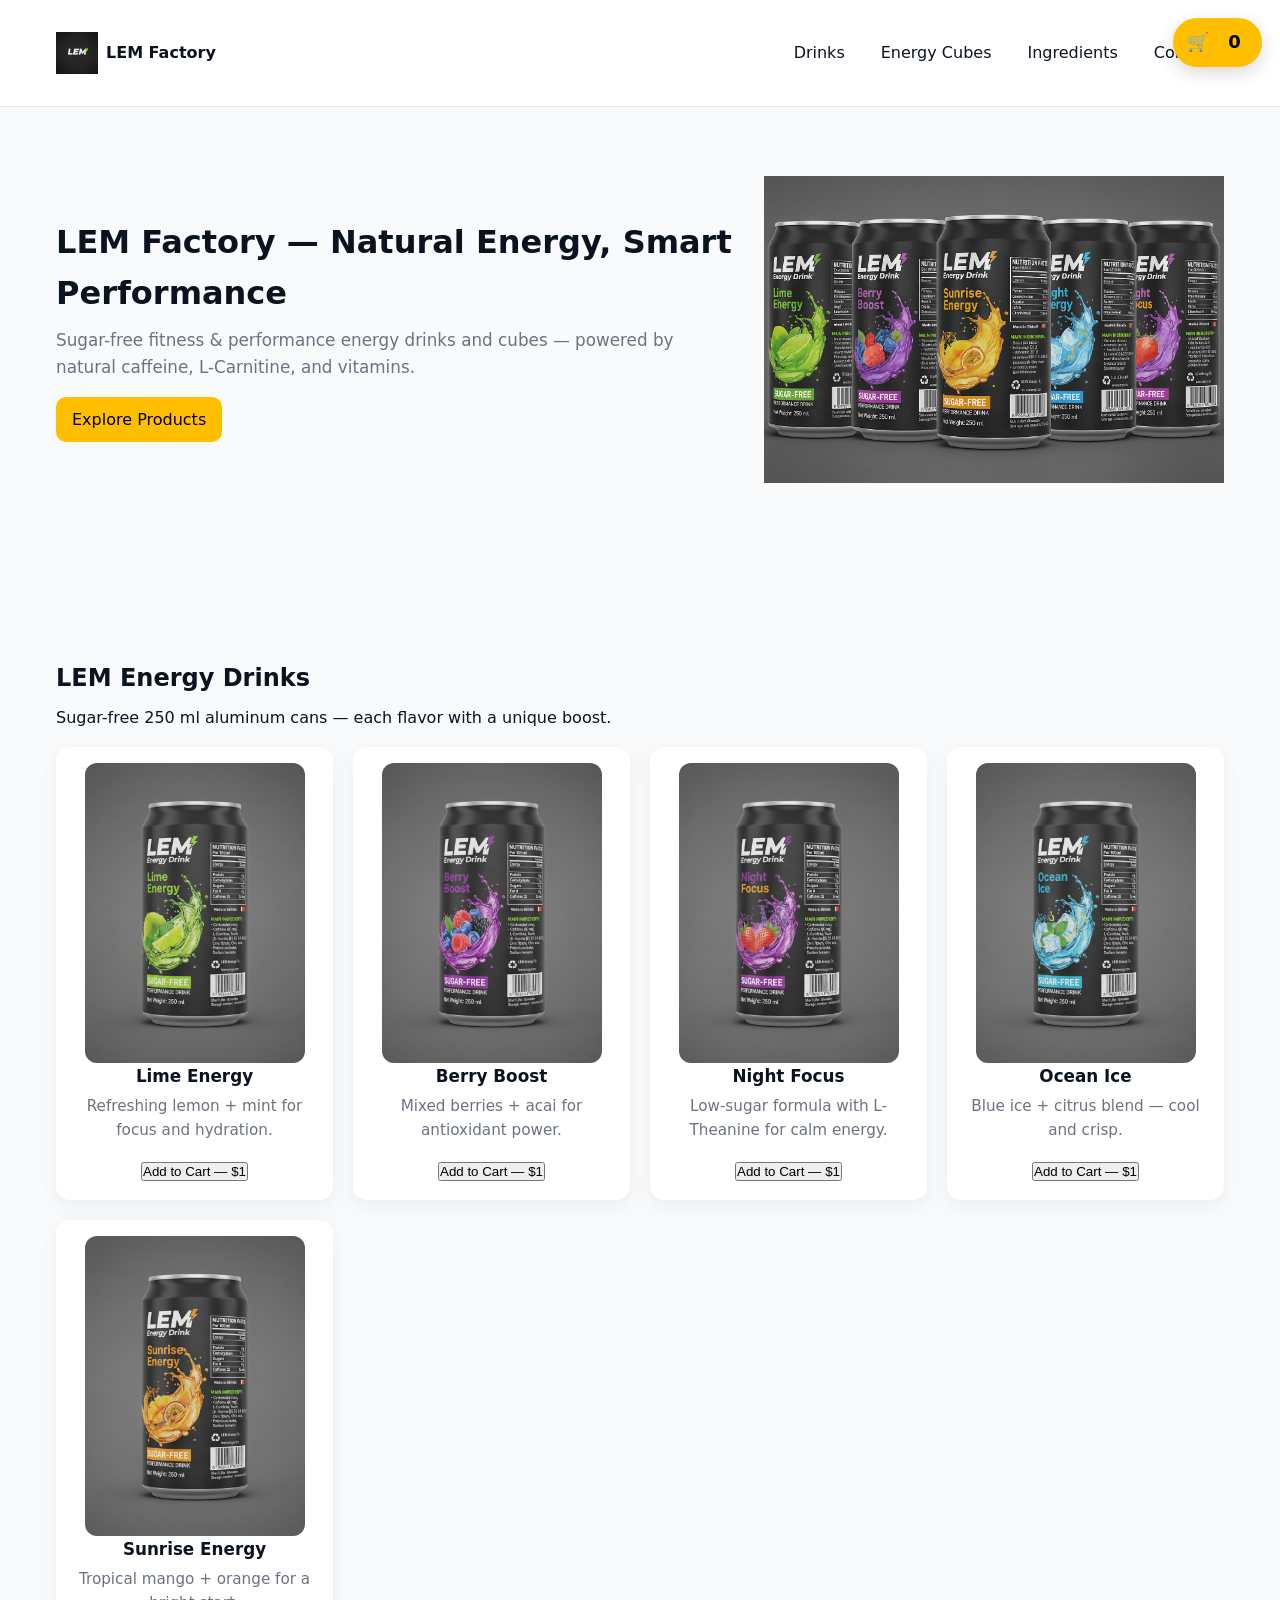
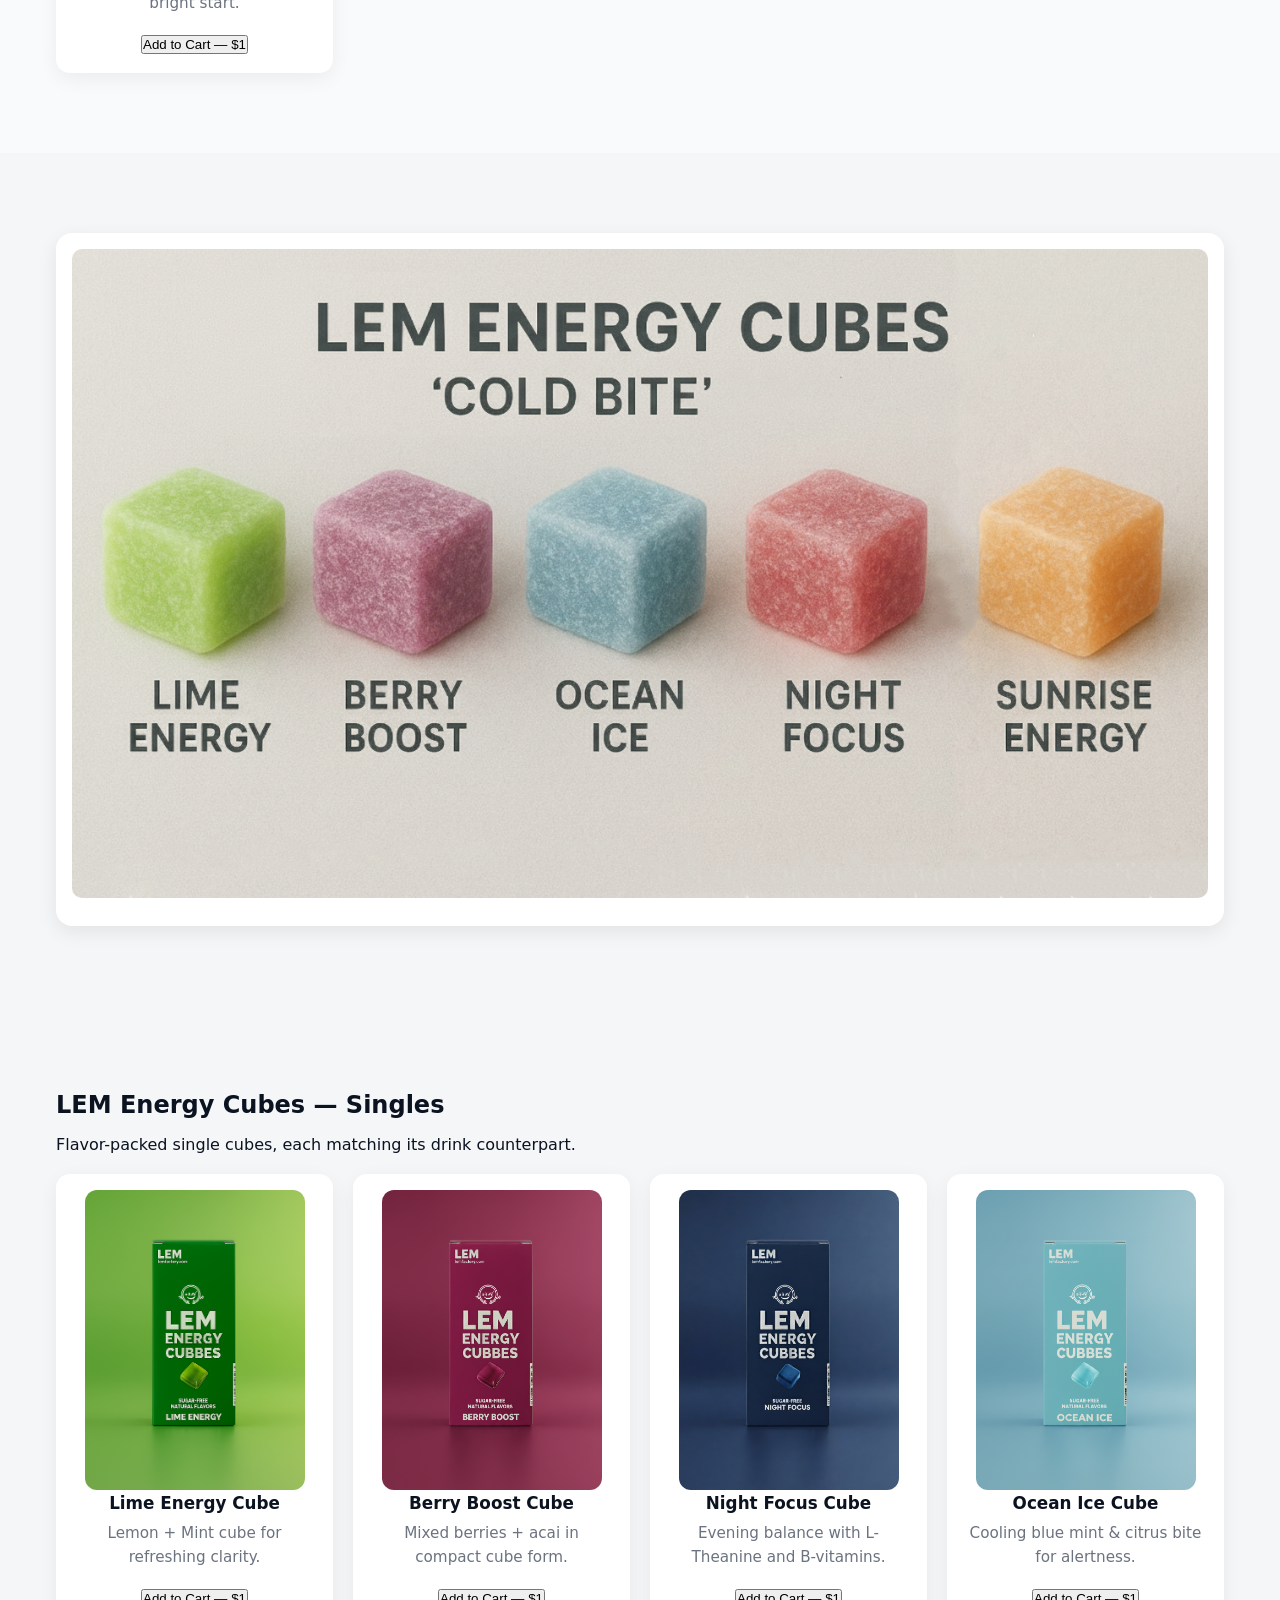
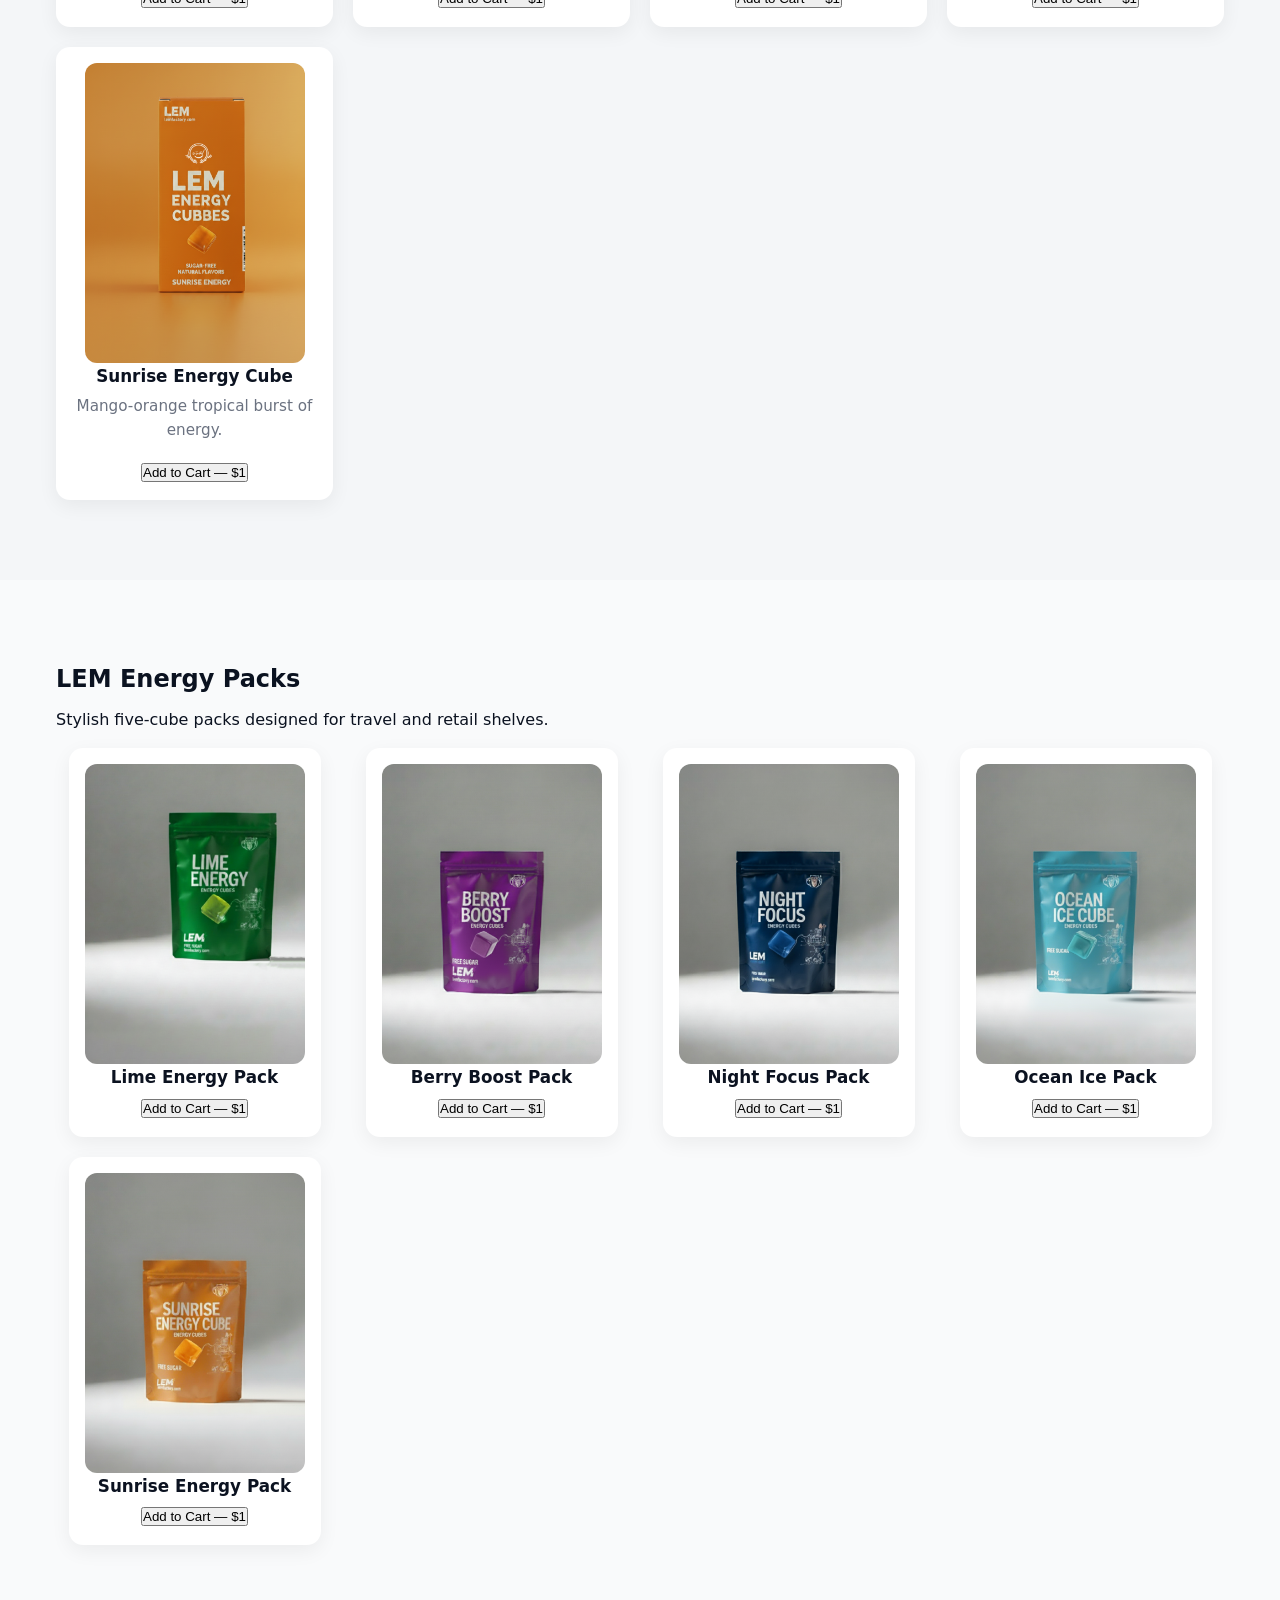
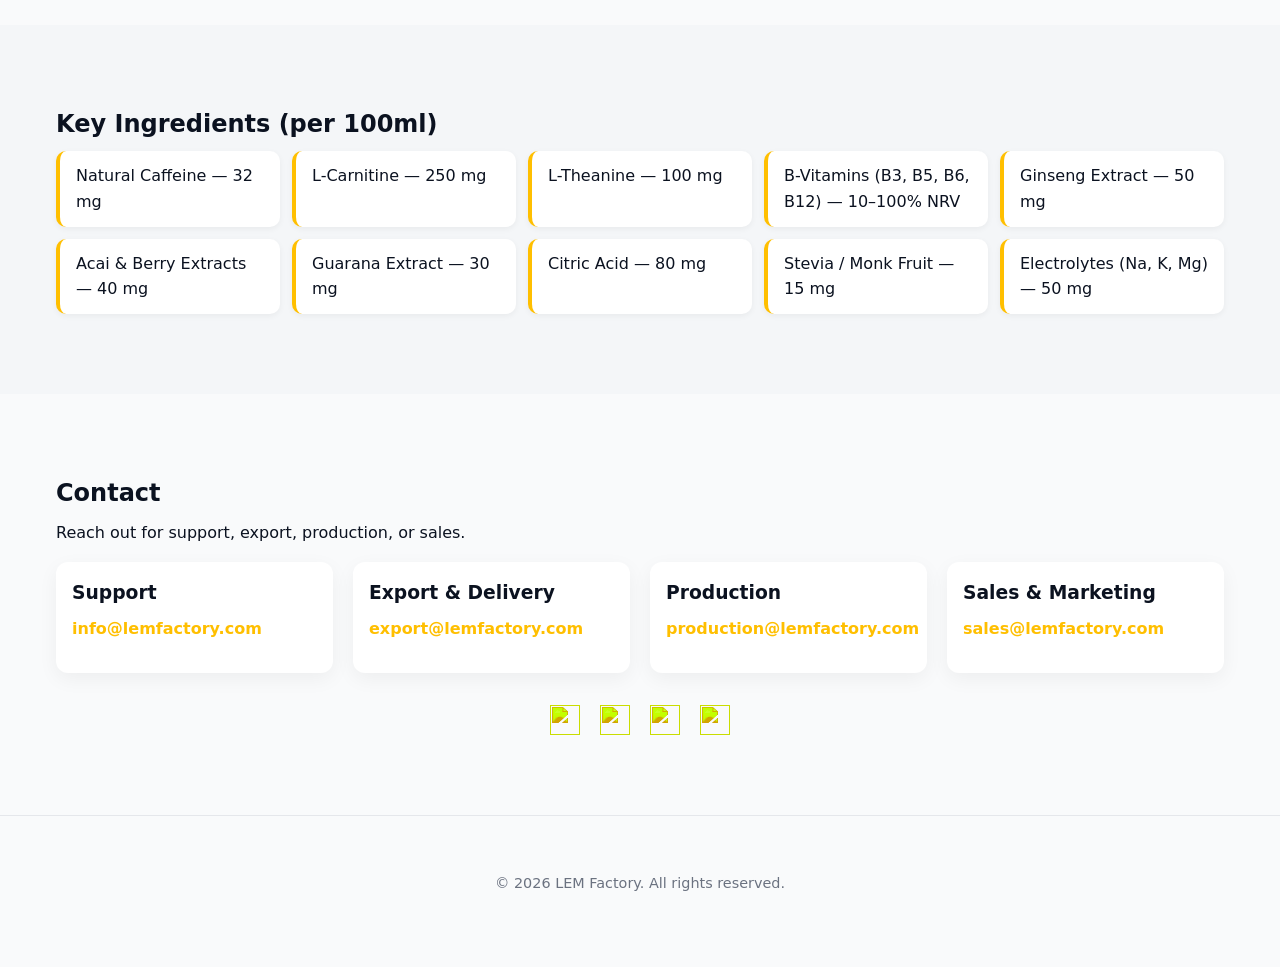
==== index.html @ 266d55ca "Update index.html" ====
<!doctype html>
<html lang="en">
<head>
  <meta charset="utf-8" />
  <meta name="viewport" content="width=device-width,initial-scale=1" />
  <title>LEM Factory — Energy Drinks & Cubes</title>
  <meta name="description" content="LEM Factory — sugar-free fitness & performance energy drinks and cubes. Natural energy powered by caffeine, L-Carnitine, and B-vitamins." />

  <!-- ===== META PIXEL (place in <head>) ===== -->
  <script>
  !function(f,b,e,v,n,t,s)
  {if(f.fbq)return;n=f.fbq=function(){n.callMethod?
  n.callMethod.apply(n,arguments):n.queue.push(arguments)};
  if(!f._fbq)f._fbq=n;n.push=n;n.loaded=!0;n.version='2.0';
  n.queue=[];t=b.createElement(e);t.async=!0;
  t.src=v;s=b.getElementsByTagName(e)[0];
  s.parentNode.insertBefore(t,s)}(window, document,'script',
  'https://connect.facebook.net/en_US/fbevents.js');
  fbq('init', '785081037921589'); 
  fbq('track', 'PageView');
  </script>
  <noscript>
    <img height="1" width="1" style="display:none"
      src="https://www.facebook.com/tr?id=785081037921589&ev=PageView&noscript=1"/>
  </noscript>
  <!-- ===== END META PIXEL ===== -->

  <!-- ===== GOOGLE ANALYTICS GA4 (CORRECT) ===== -->
  <script async src="https://www.googletagmanager.com/gtag/js?id=G-0323KWZJW9"></script>
  <script>
    window.dataLayer = window.dataLayer || [];
    function gtag(){dataLayer.push(arguments);}
    gtag('js', new Date());
    gtag('config', 'G-0323KWZJW9');
  </script>
  <!-- ===== END GA4 ===== -->

  <link rel="stylesheet" href="styles.css" />
</head>

<body>

  <!-- Floating Cart Counter -->
  <div id="cart-icon" title="View cart" style="position:fixed;right:18px;top:18px;z-index:1200;background:#ffbf00;padding:10px 14px;border-radius:24px;box-shadow:0 6px 18px rgba(0,0,0,0.15);cursor:pointer">
    🛒 <span id="cart-count">0</span>
  </div>

  <!-- Fixed Header -->
  <header class="site-header fixed">
    <div class="container header-inner">
      <a class="brand" href="#home">
        <img src="LemLogo.png" alt="LEM Factory logo" class="logo" />
        <span class="brand-text">LEM Factory</span>
      </a>
      <button id="nav-toggle" aria-expanded="false" aria-controls="main-nav" class="nav-toggle">☰</button>
      <nav id="main-nav" class="nav">
        <ul>
          <li><a href="#drinks">Drinks</a></li>
          <li><a href="#cubes">Energy Cubes</a></li>
          <li><a href="#ingredients">Ingredients</a></li>
          <li><a href="#contact">Contact</a></li>
        </ul>
      </nav>
    </div>
  </header>

  <main>

    <!-- Hero -->
    <section class="hero" id="home">
      <div class="container hero-grid">
        <div class="hero-copy">
          <h1>LEM Factory — Natural Energy, Smart Performance</h1>
          <p class="lead">Sugar-free fitness & performance energy drinks and cubes — powered by natural caffeine, L-Carnitine, and vitamins.</p>
          <a href="#drinks" class="btn primary">Explore Products</a>
        </div>
        <div class="hero-media">
          <img src="All.png" alt="All LEM Energy Drinks" />
        </div>
      </div>
    </section>

    <!-- Drinks -->
    <section class="section" id="drinks">
      <div class="container">
        <h2>LEM Energy Drinks</h2>
        <p class="muted">Sugar-free 250 ml aluminum cans — each flavor with a unique boost.</p>

        <div class="cards-grid center">

          <article class="card">
            <img src="Lime Energy.png" alt="Lime Energy"/>
            <h3>Lime Energy</h3>
            <p>Refreshing lemon + mint for focus and hydration.</p>
            <button class="add-btn" data-product="Lime Energy" data-price="1.00">Add to Cart — $1</button>
          </article>

          <article class="card">
            <img src="Berry Boost.png" alt="Berry Boost"/>
            <h3>Berry Boost</h3>
            <p>Mixed berries + acai for antioxidant power.</p>
            <button class="add-btn" data-product="Berry Boost" data-price="1.00">Add to Cart — $1</button>
          </article>

          <article class="card">
            <img src="Night Focus.png" alt="Night Focus"/>
            <h3>Night Focus</h3>
            <p>Low-sugar formula with L-Theanine for calm energy.</p>
            <button class="add-btn" data-product="Night Focus" data-price="1.00">Add to Cart — $1</button>
          </article>

          <article class="card">
            <img src="Ocean Ice.png" alt="Ocean Ice"/>
            <h3>Ocean Ice</h3>
            <p>Blue ice + citrus blend — cool and crisp.</p>
            <button class="add-btn" data-product="Ocean Ice" data-price="1.00">Add to Cart — $1</button>
          </article>

          <article class="card">
            <img src="Sunrise Energy.png" alt="Sunrise Energy"/>
            <h3>Sunrise Energy</h3>
            <p>Tropical mango + orange for a bright start.</p>
            <button class="add-btn" data-product="Sunrise Energy" data-price="1.00">Add to Cart — $1</button>
          </article>

        </div>
      </div>
    </section>

    <!-- Eaten Cube Banner -->
    <section class="section alt banner-section">
      <div class="container">
        <div class="card large">
          <img src="allflavours.png" alt="LEM Energy Cubes - All Flavours" />
        </div>
      </div>
    </section>

    <!-- Single Cubes -->
    <section class="section alt" id="cubes">
      <div class="container">
        <h2>LEM Energy Cubes — Singles</h2>
        <p class="muted">Flavor-packed single cubes, each matching its drink counterpart.</p>

        <div class="cards-grid center">

          <article class="card">
            <img src="single lime cubes.png" alt="Lime Cube"/>
            <h3>Lime Energy Cube</h3>
            <p>Lemon + Mint cube for refreshing clarity.</p>
            <button class="add-btn" data-product="Lime Energy Cube" data-price="1.00">Add to Cart — $1</button>
          </article>

          <article class="card">
            <img src="single berry cubes.png" alt="Berry Cube"/>
            <h3>Berry Boost Cube</h3>
            <p>Mixed berries + acai in compact cube form.</p>
            <button class="add-btn" data-product="Berry Boost Cube" data-price="1.00">Add to Cart — $1</button>
          </article>

          <article class="card">
            <img src="single night cubes.png" alt="Night Focus Cube"/>
            <h3>Night Focus Cube</h3>
            <p>Evening balance with L-Theanine and B-vitamins.</p>
            <button class="add-btn" data-product="Night Focus Cube" data-price="1.00">Add to Cart — $1</button>
          </article>

          <article class="card">
            <img src="single ocean ice cubes.png" alt="Ocean Ice Cube"/>
            <h3>Ocean Ice Cube</h3>
            <p>Cooling blue mint & citrus bite for alertness.</p>
            <button class="add-btn" data-product="Ocean Ice Cube" data-price="1.00">Add to Cart — $1</button>
          </article>

          <article class="card">
            <img src="single sun cubes.png" alt="Sunrise Cube"/>
            <h3>Sunrise Energy Cube</h3>
            <p>Mango-orange tropical burst of energy.</p>
            <button class="add-btn" data-product="Sunrise Energy Cube" data-price="1.00">Add to Cart — $1</button>
          </article>

        </div>
      </div>
    </section>

    <!-- Packs -->
    <section class="section" id="packs">
      <div class="container">
        <h2>LEM Energy Packs</h2>
        <p class="muted">Stylish five-cube packs designed for travel and retail shelves.</p>

        <div class="cards-grid center">

          <article class="card">
            <img src="Lim Energy Cube.png" alt="Lime Energy Pack"/>
            <h3>Lime Energy Pack</h3>
            <button class="add-btn" data-product="Lime Energy Pack" data-price="1.00">Add to Cart — $1</button>
          </article>

          <article class="card">
            <img src="Berry Boost Cube.png" alt="Berry Boost Pack"/>
            <h3>Berry Boost Pack</h3>
            <button class="add-btn" data-product="Berry Boost Pack" data-price="1.00">Add to Cart — $1</button>
          </article>

          <article class="card">
            <img src="Night Focus Cube.png" alt="Night Focus Pack"/>
            <h3>Night Focus Pack</h3>
            <button class="add-btn" data-product="Night Focus Pack" data-price="1.00">Add to Cart — $1</button>
          </article>

          <article class="card">
            <img src="Ocean Ice Cube.png" alt="Ocean Ice Pack"/>
            <h3>Ocean Ice Pack</h3>
            <button class="add-btn" data-product="Ocean Ice Pack" data-price="1.00">Add to Cart — $1</button>
          </article>

          <article class="card">
            <img src="Sunrise Energy Cube.png" alt="Sunrise Energy Pack"/>
            <h3>Sunrise Energy Pack</h3>
            <button class="add-btn" data-product="Sunrise Energy Pack" data-price="1.00">Add to Cart — $1</button>
          </article>

        </div>
      </div>
    </section>

    <!-- INGREDIENTS -->
    <section class="section alt" id="ingredients">
      <div class="container">
        <h2>Key Ingredients (per 100ml)</h2>
        <ul class="ingredients-list">
          <li>Natural Caffeine — 32 mg</li>
          <li>L-Carnitine — 250 mg</li>
          <li>L-Theanine — 100 mg</li>
          <li>B-Vitamins (B3, B5, B6, B12) — 10–100% NRV</li>
          <li>Ginseng Extract — 50 mg</li>
          <li>Acai & Berry Extracts — 40 mg</li>
          <li>Guarana Extract — 30 mg</li>
          <li>Citric Acid — 80 mg</li>
          <li>Stevia / Monk Fruit — 15 mg</li>
          <li>Electrolytes (Na, K, Mg) — 50 mg</li>
        </ul>
      </div>
    </section>

    <!-- CONTACT -->
    <section class="section" id="contact">
      <div class="container">
        <h2>Contact</h2>
        <p>Reach out for support, export, production, or sales.</p>

        <div class="contact-grid">
          <div class="contact-card">
            <h3>Support</h3>
            <p><a href="mailto:info@lemfactory.com">info@lemfactory.com</a></p>
          </div>

          <div class="contact-card">
            <h3>Export & Delivery</h3>
            <p><a href="mailto:export@lemfactory.com">export@lemfactory.com</a></p>
          </div>

          <div class="contact-card">
            <h3>Production</h3>
            <p><a href="mailto:production@lemfactory.com">production@lemfactory.com</a></p>
          </div>

          <div class="contact-card">
            <h3>Sales & Marketing</h3>
            <p><a href="mailto:sales@lemfactory.com">sales@lemfactory.com</a></p>
          </div>
        </div>

        <div class="social">
          <a href="https://www.tiktok.com/@lemfactory" target="_blank"><img src="https://cdn.jsdelivr.net/gh/simple-icons/simple-icons/icons/tiktok.svg"></a>
          <a href="https://www.instagram.com/lemfactory" target="_blank"><img src="https://cdn.jsdelivr.net/gh/simple-icons/simple-icons/icons/instagram.svg"></a>
          <a href="https://x.com/lemfactory" target="_blank"><img src="https://cdn.jsdelivr.net/gh/simple-icons/simple-icons/icons/x.svg"></a>
          <a href="https://www.youtube.com/@lem_factory" target="_blank"><img src="https://cdn.jsdelivr.net/gh/simple-icons/simple-icons/icons/youtube.svg"></a>
        </div>
      </div>
    </section>

  </main>

  <footer class="site-footer">
    <div class="container footer-inner">
      <p>&copy; <span id="year"></span> LEM Factory. All rights reserved.</p>
    </div>
  </footer>

  <div id="lightbox" class="lightbox">
    <img id="lightbox-img" src="" alt="">
  </div>

  <script src="script.js"></script>
</body>
</html>
---- styles.css ----
:root {
  --bg: #f9fafb;
  --card: #ffffff;
  --muted: #6b7280;
  --accent: #ffbf00;
  --text: #0b1220;
  --max-width: 1200px;
  --radius: 14px;
  --gap: 1.25rem;
}

/* === Base === */
* { box-sizing: border-box; margin: 0; padding: 0; }
body {
  font-family: 'Inter', system-ui, sans-serif;
  background: var(--bg);
  color: var(--text);
  line-height: 1.6;
  padding-top: 80px; /* prevent content hiding under header */
}
h1, h2, h3 { margin-bottom: 0.5rem; font-weight: 700; }
p { margin-bottom: 1rem; }
img { max-width: 100%; display: block; }

/* === Layout === */
.container {
  max-width: var(--max-width);
  margin: 0 auto;
  padding: 2rem 1rem;
}
.section { padding: 3rem 0; }
.section.alt { background: #f4f6f8; }
.cards-grid {
  display: grid;
  grid-template-columns: repeat(auto-fit, minmax(220px, 1fr));
  gap: var(--gap);
}

/* === Fixed Header === */
.site-header.fixed {
  position: fixed;
  top: 0;
  left: 0;
  width: 100%;
  background: #fff;
  border-bottom: 1px solid #e2e8f0;
  z-index: 1000;
}
.header-inner {
  display: flex;
  align-items: center;
  justify-content: space-between;
}
.brand {
  display: flex;
  align-items: center;
  text-decoration: none;
  color: var(--text);
  font-weight: 700;
  gap: 0.5rem;
}
.brand .logo { width: 42px; height: 42px; }
.nav ul {
  display: flex;
  list-style: none;
  gap: 1.25rem;
}
.nav a {
  text-decoration: none;
  color: var(--text);
  font-weight: 500;
  padding: 0.25rem 0.5rem;
  border-radius: 8px;
}
.nav a:hover { background: #f2f2f2; }
.nav-toggle { display: none; }

/* === Hero === */
.hero {
  padding: 4rem 0;
}
.hero-grid {
  display: grid;
  grid-template-columns: 1fr 460px;
  align-items: center;
  gap: 2rem;
}
.hero-copy h1 { font-size: 2rem; }
.lead { color: var(--muted); font-size: 1.05rem; }

/* === Cards === */
.card {
  background: var(--card);
  border-radius: var(--radius);
  padding: 1rem;
  box-shadow: 0 6px 20px rgba(0,0,0,0.06);
  text-align: center;
  transition: transform 0.3s ease, box-shadow 0.3s ease;
}
.card img {
  border-radius: 10px;
  margin-bottom: 0.75rem;
  height: 180px;
  object-fit: cover;
  transition: transform 0.3s ease, box-shadow 0.3s ease;
}
.card:hover img {
  transform: scale(1.08);
  box-shadow: 0 10px 30px rgba(0,0,0,0.1);
  cursor: pointer;
}
.card h3 { margin-bottom: 0.25rem; font-size: 1.05rem; }
.card p { color: var(--muted); font-size: 0.95rem; }

/* === Large Banner (Eaten Product Image) === */
.banner-section .card.large {
  width: 100%;
  border-radius: 16px;
  overflow: hidden;
  box-shadow: 0 6px 20px rgba(0,0,0,0.08);
}
.banner-section .card.large img {
  width: 100%;
  height: auto;
  object-fit: cover;
  display: block;
}

/* === Ingredients === */
.ingredients-list {
  list-style: none;
  padding: 0;
  display: grid;
  grid-template-columns: repeat(auto-fit, minmax(220px, 1fr));
  gap: 0.75rem;
}
.ingredients-list li {
  background: #fff;
  border-radius: 10px;
  padding: 0.75rem 1rem;
  box-shadow: 0 2px 6px rgba(0,0,0,0.05);
  border-left: 4px solid var(--accent);
  transition: transform 0.2s ease;
}
.ingredients-list li:hover {
  transform: translateY(-3px);
}

/* === Buttons === */
.btn {
  display: inline-block;
  padding: 0.6rem 1rem;
  border-radius: 10px;
  text-decoration: none;
  border: 0;
  cursor: pointer;
}
.btn.primary {
  background: var(--accent);
  color: #000;
}
.btn.primary:hover {
  background: #e0aa00;
}

/* === Contact & Social === */
.contact-grid {
  display: grid;
  grid-template-columns: repeat(auto-fit, minmax(220px, 1fr));
  gap: var(--gap);
  margin-top: 1rem;
}
.contact-card {
  background: #fff;
  border-radius: 12px;
  padding: 1rem;
  box-shadow: 0 6px 20px rgba(0,0,0,0.05);
}
.contact-card a {
  color: var(--accent);
  text-decoration: none;
  font-weight: 600;
}
.contact-card a:hover { text-decoration: underline; }

.social {
  margin-top: 2rem;
  display: flex;
  justify-content: center;
  gap: 1.25rem;
}
.social img {
  width: 30px;
  height: 30px;
  transition: transform 0.3s ease;
  filter: invert(0.1) sepia(1) saturate(6) hue-rotate(15deg);
}
.social img:hover {
  transform: scale(1.2);
  filter: brightness(1.1);
}

/* === Footer === */
.site-footer {
  background: #f9fafb;
  padding: 1.5rem 0;
  text-align: center;
  font-size: 0.9rem;
  color: var(--muted);
  border-top: 1px solid #e5e7eb;
}

/* === Responsive === */
@media (max-width: 900px) {
  .hero-grid { grid-template-columns: 1fr; text-align: center; }
  .hero-media img { max-width: 320px; margin: 0 auto; }
  .nav-toggle {
    display: block;
    background: none;
    border: 0;
    font-size: 1.5rem;
  }
  .nav {
    position: absolute;
    right: 1rem;
    top: 70px;
    background: #fff;
    padding: 1rem;
    border-radius: 12px;
    box-shadow: 0 10px 30px rgba(0,0,0,0.1);
    display: none;
  }
  .nav[aria-hidden="false"] { display: block; }
  .nav ul { flex-direction: column; gap: 0.75rem; }
}

/* Centered cards */
.cards-grid.center {
  justify-items: center;
  text-align: center;
}
.cards-grid.center .card img {
  margin: 0 auto;
  display: block;
  width: 220px;
  height: 300px;
  object-fit: cover;
  border-radius: 12px;
}

/* Lightbox (click-to-zoom preview) */
.lightbox {
  display: none;
  position: fixed;
  top: 0; left: 0;
  width: 100%; height: 100%;
  background: rgba(0,0,0,0.85);
  justify-content: center;
  align-items: center;
  z-index: 2000;
}
.lightbox img {
  max-width: 90%;
  max-height: 90%;
  border-radius: 16px;
  box-shadow: 0 10px 40px rgba(0,0,0,0.3);
  animation: fadeIn 0.3s ease;
}
@keyframes fadeIn { from { opacity: 0; } to { opacity: 1; } }
/* Fix allflavours.png large display */
.banner-box {
  width: 100%;
  height: 420px;
  display: flex;
  justify-content: center;
  align-items: center;
  overflow: hidden;
}

.banner-box img {
  width: 100%;
  height: 100%;
  object-fit: cover;
}
/* Cart button in header */
.header-controls { display:flex; align-items:center; gap:1rem; }
.cart-btn {
  background: transparent;
  border: 0;
  font-size: 1.05rem;
  cursor: pointer;
  position: relative;
}
#cart-count {
  background: var(--accent);
  color: #000;
  padding: 0 .45rem;
  border-radius: 10px;
  margin-left: .35rem;
  font-weight:700;
}

/* Cart modal */
.cart-modal {
  display: none;
  position: fixed;
  inset: 0;
  background: rgba(0,0,0,0.45);
  justify-content: center;
  align-items: center;
  z-index: 3000;
}
.cart-modal .cart-panel {
  width: 420px;
  max-width: calc(100% - 40px);
  background: #fff;
  border-radius: 12px;
  padding: 1rem 1.25rem;
  box-shadow: 0 20px 60px rgba(0,0,0,0.2);
}
.cart-close { float: right; border: 0; background: none; font-size: 1.1rem; cursor: pointer; }
.cart-row { display:flex; justify-content:space-between; align-items:center; padding: .5rem 0; border-bottom: 1px solid #f1f1f1; }
.cart-row-left { max-width:60%; }
.cart-title { font-weight:700; }
.cart-sku { font-size: .85rem; color: var(--muted); }
.cart-row-right { display:flex; align-items:center; gap:.6rem; }
.qty { min-width: 28px; text-align:center; display:inline-block; }
.qty-plus, .qty-minus {
  background:#eee; border:0; border-radius:6px; padding:4px 8px; cursor:pointer;
}
.line-price { font-weight:700; margin-left:.5rem; }

/* Cart summary and actions */
.cart-summary { margin-top: .75rem; display:flex; justify-content:space-between; font-weight:600; color:var(--muted); }
.cart-actions { margin-top: .75rem; display:flex; gap:.5rem; justify-content:flex-end; }
/* Floating Cart Icon */
#cart-icon {
  position: fixed;
  top: 110px;
  right: 20px;
  background: #ffbf00;
  padding: 10px 15px;
  border-radius: 40px;
  font-size: 18px;
  font-weight: bold;
  cursor: pointer;
  z-index: 2000;
  box-shadow: 0 4px 12px rgba(0,0,0,0.2);
}

#cart-icon:hover {
  background: #e0aa00;
}

#cart-count {
  font-weight: 700;
  margin-left: 5px;
}
/* Floating Cart Icon */
#cart-icon {
  position: fixed;
  top: 110px;
  right: 20px;
  background: #ffbf00;
  padding: 10px 15px;
  border-radius: 40px;
  font-size: 18px;
  font-weight: bold;
  cursor: pointer;
  z-index: 3000;
  box-shadow: 0 4px 12px rgba(0,0,0,0.2);
}

#cart-icon:hover {
  background: #e0aa00;
}

#cart-count {
  font-weight: bold;
  margin-left: 5px;
}
/* Floating Cart Icon (ensure visible) */
#cart-icon {
  position: fixed;
  top: 110px;
  right: 20px;
  background: #ffbf00;
  padding: 10px 15px;
  border-radius: 40px;
  font-size: 18px;
  font-weight: bold;
  cursor: pointer;
  z-index: 3000;
  box-shadow: 0 4px 12px rgba(0,0,0,0.18);
}
#cart-icon:hover { background: #e0aa00; }
#cart-count { font-weight: 700; margin-left: 6px; }

/* Small toast style (optional) */
.temp-toast { pointer-events: none; }
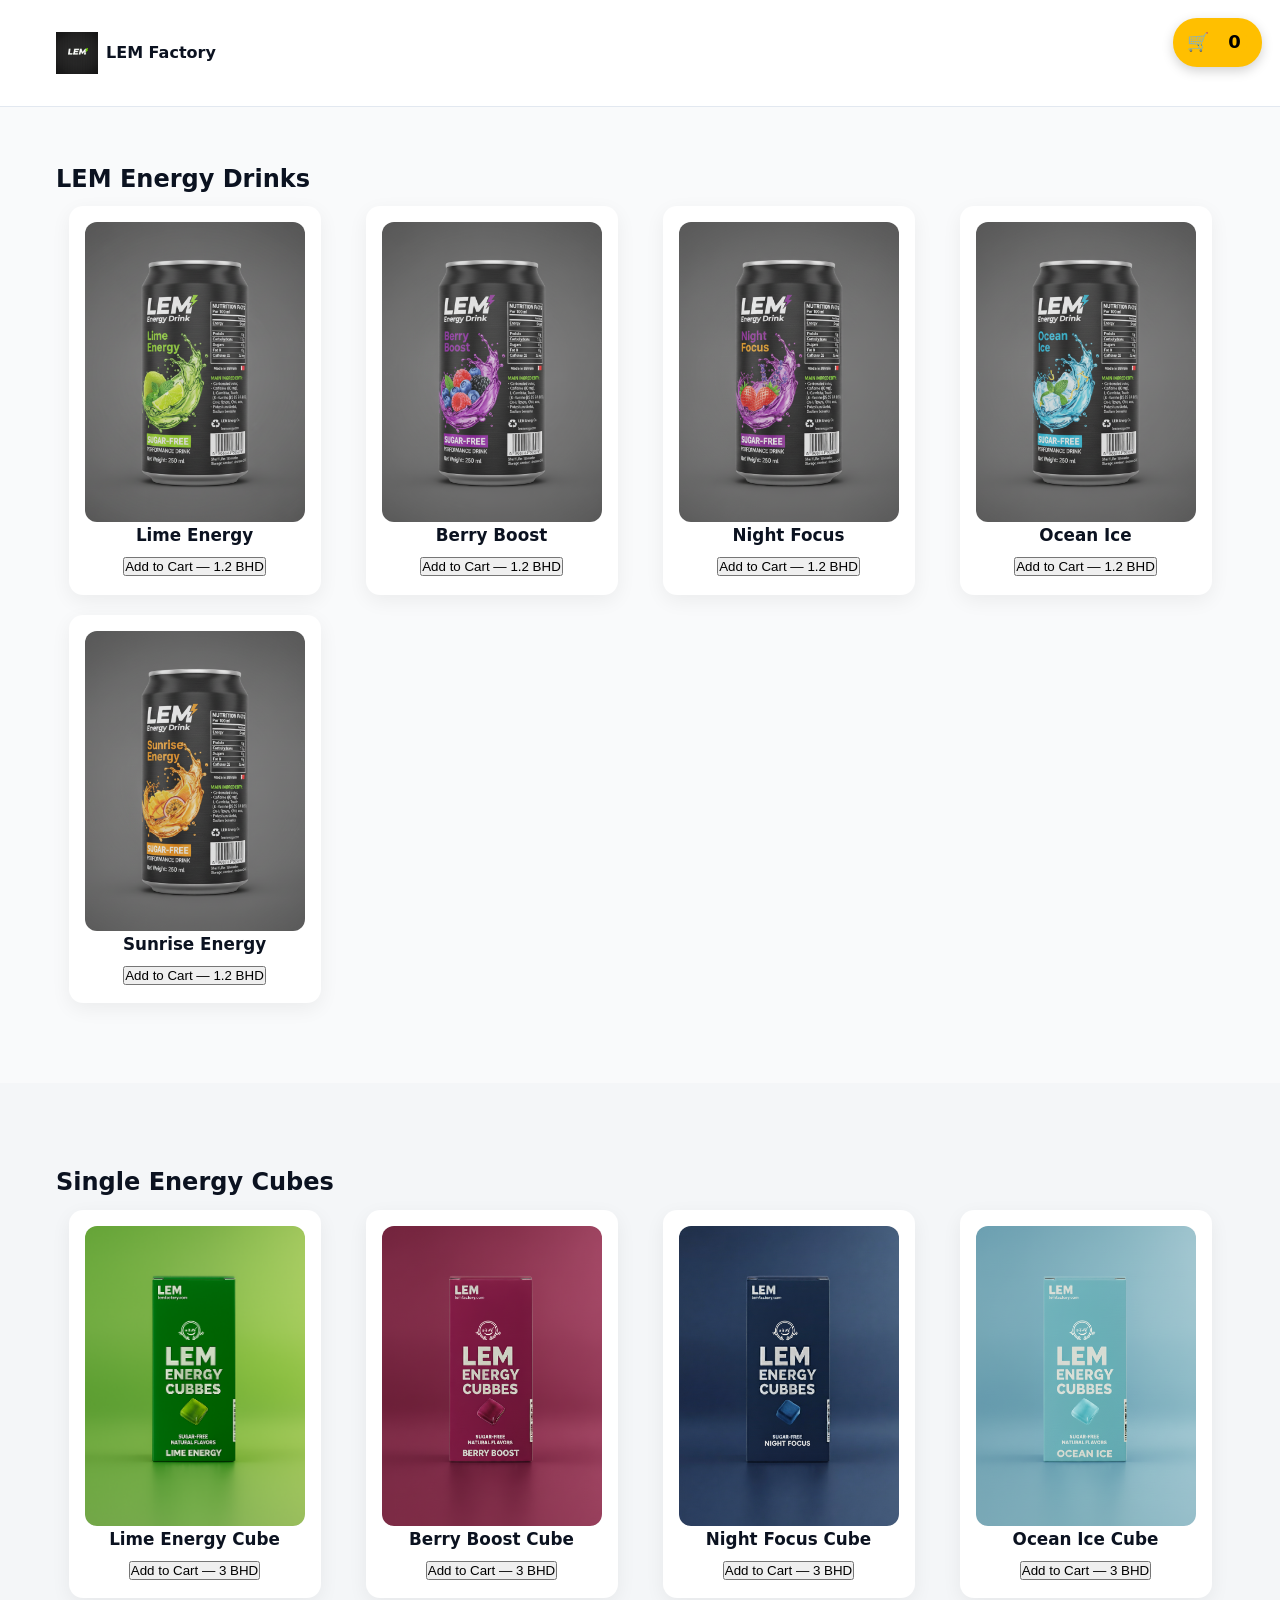
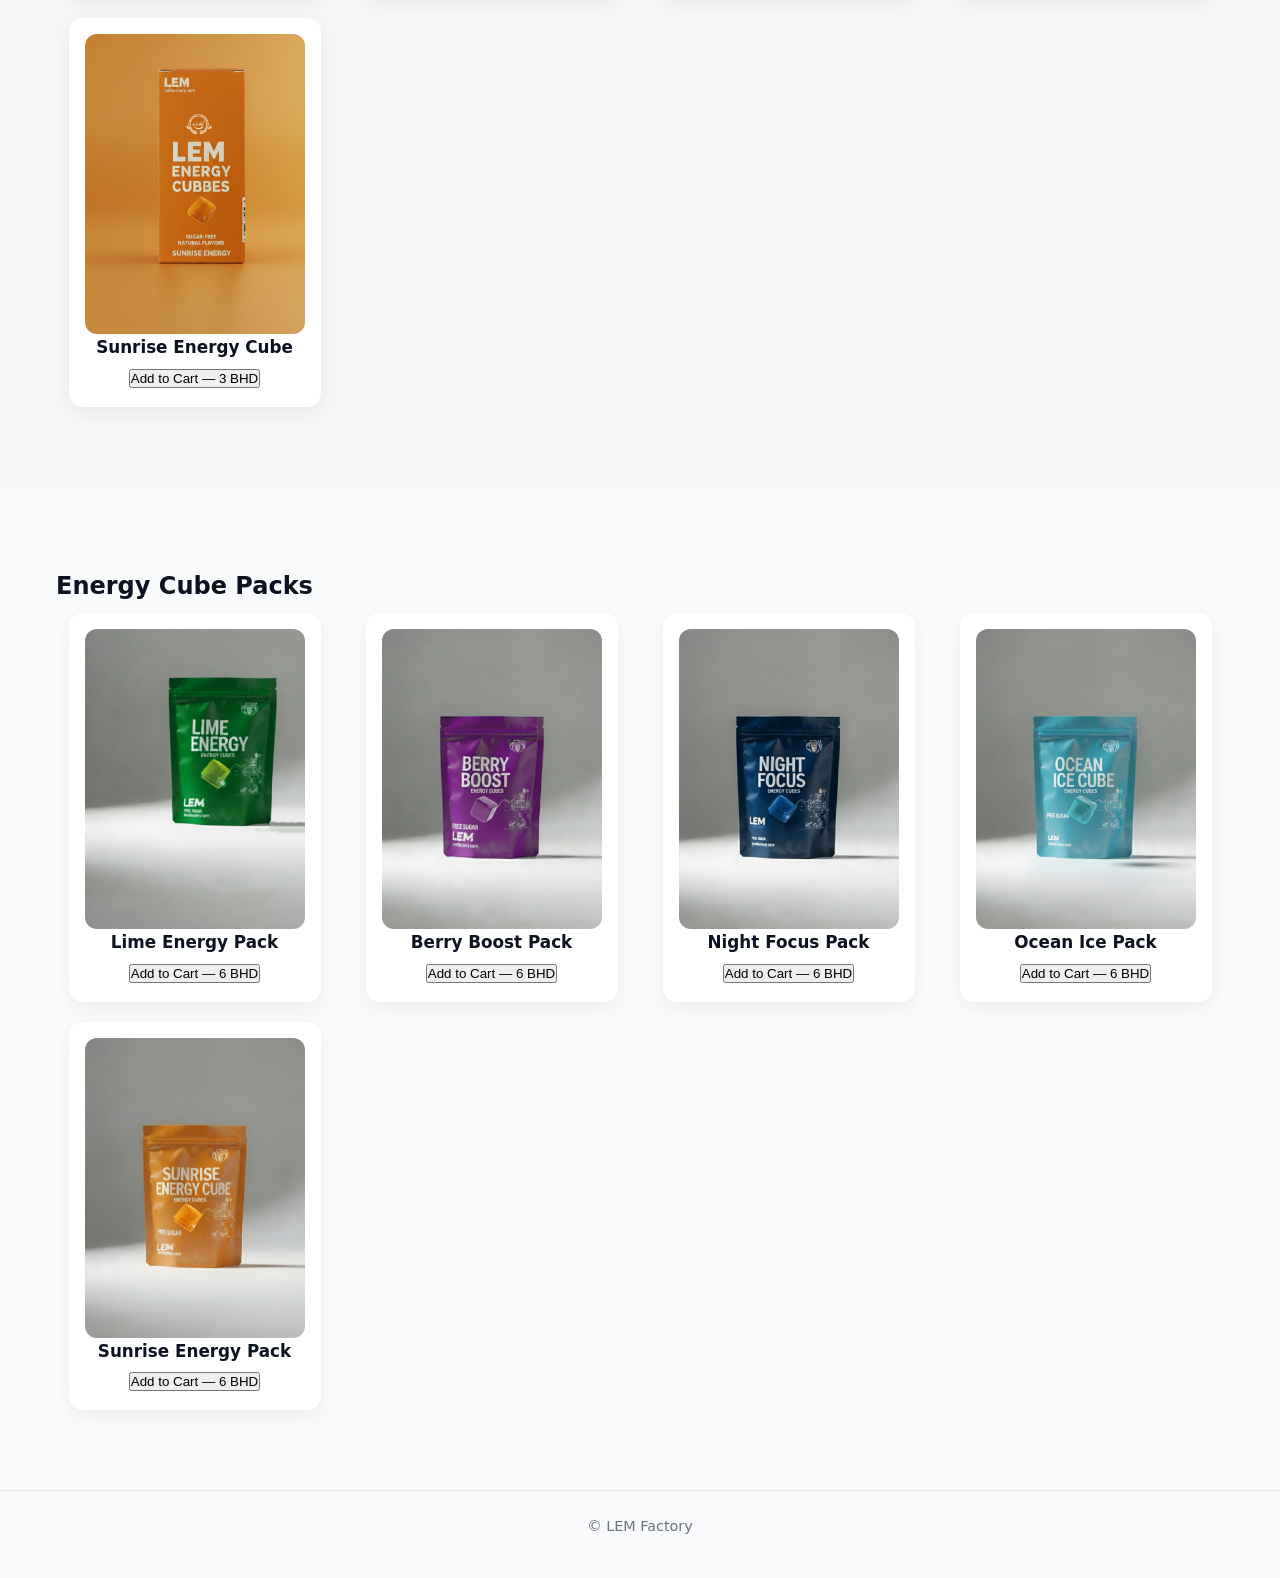
==== commit 122fb084: "Refactor index.html structure and update meta description Updated the description meta tag and modif" ====
--- a/index.html
+++ b/index.html
@@ -4,9 +4,10 @@
   <meta charset="utf-8" />
   <meta name="viewport" content="width=device-width,initial-scale=1" />
   <title>LEM Factory — Energy Drinks & Cubes</title>
-  <meta name="description" content="LEM Factory — sugar-free fitness & performance energy drinks and cubes. Natural energy powered by caffeine, L-Carnitine, and B-vitamins." />
-
-  <!-- ===== META PIXEL (place in <head>) ===== -->
+
+  <meta name="description" content="LEM Factory — sugar-free fitness & performance energy drinks and cubes." />
+
+  <!-- ===== META PIXEL ===== -->
   <script>
   !function(f,b,e,v,n,t,s)
   {if(f.fbq)return;n=f.fbq=function(){n.callMethod?
@@ -16,283 +17,200 @@
   t.src=v;s=b.getElementsByTagName(e)[0];
   s.parentNode.insertBefore(t,s)}(window, document,'script',
   'https://connect.facebook.net/en_US/fbevents.js');
-  fbq('init', '785081037921589'); 
+  fbq('init', '785081037921589');
   fbq('track', 'PageView');
   </script>
-  <noscript>
-    <img height="1" width="1" style="display:none"
-      src="https://www.facebook.com/tr?id=785081037921589&ev=PageView&noscript=1"/>
-  </noscript>
-  <!-- ===== END META PIXEL ===== -->
-
-  <!-- ===== GOOGLE ANALYTICS GA4 (CORRECT) ===== -->
+
+  <!-- ===== GA4 ===== -->
   <script async src="https://www.googletagmanager.com/gtag/js?id=G-0323KWZJW9"></script>
   <script>
     window.dataLayer = window.dataLayer || [];
     function gtag(){dataLayer.push(arguments);}
     gtag('js', new Date());
-    gtag('config', 'G-0323KWZJW9');
+    gtag('config', 'G-0323KWZJW9', { currency: 'BHD' });
   </script>
-  <!-- ===== END GA4 ===== -->
 
   <link rel="stylesheet" href="styles.css" />
 </head>
 
 <body>
 
-  <!-- Floating Cart Counter -->
-  <div id="cart-icon" title="View cart" style="position:fixed;right:18px;top:18px;z-index:1200;background:#ffbf00;padding:10px 14px;border-radius:24px;box-shadow:0 6px 18px rgba(0,0,0,0.15);cursor:pointer">
-    🛒 <span id="cart-count">0</span>
+<!-- CART ICON -->
+<div id="cart-icon" style="position:fixed;right:18px;top:18px;background:#ffbf00;padding:10px 14px;border-radius:24px;cursor:pointer;z-index:1200">
+  🛒 <span id="cart-count">0</span>
+</div>
+
+<header class="site-header fixed">
+  <div class="container header-inner">
+    <a class="brand" href="#home">
+      <img src="LemLogo.png" class="logo" />
+      <span class="brand-text">LEM Factory</span>
+    </a>
   </div>
-
-  <!-- Fixed Header -->
-  <header class="site-header fixed">
-    <div class="container header-inner">
-      <a class="brand" href="#home">
-        <img src="LemLogo.png" alt="LEM Factory logo" class="logo" />
-        <span class="brand-text">LEM Factory</span>
-      </a>
-      <button id="nav-toggle" aria-expanded="false" aria-controls="main-nav" class="nav-toggle">☰</button>
-      <nav id="main-nav" class="nav">
-        <ul>
-          <li><a href="#drinks">Drinks</a></li>
-          <li><a href="#cubes">Energy Cubes</a></li>
-          <li><a href="#ingredients">Ingredients</a></li>
-          <li><a href="#contact">Contact</a></li>
-        </ul>
-      </nav>
-    </div>
-  </header>
-
-  <main>
-
-    <!-- Hero -->
-    <section class="hero" id="home">
-      <div class="container hero-grid">
-        <div class="hero-copy">
-          <h1>LEM Factory — Natural Energy, Smart Performance</h1>
-          <p class="lead">Sugar-free fitness & performance energy drinks and cubes — powered by natural caffeine, L-Carnitine, and vitamins.</p>
-          <a href="#drinks" class="btn primary">Explore Products</a>
-        </div>
-        <div class="hero-media">
-          <img src="All.png" alt="All LEM Energy Drinks" />
-        </div>
-      </div>
-    </section>
-
-    <!-- Drinks -->
-    <section class="section" id="drinks">
-      <div class="container">
-        <h2>LEM Energy Drinks</h2>
-        <p class="muted">Sugar-free 250 ml aluminum cans — each flavor with a unique boost.</p>
-
-        <div class="cards-grid center">
-
-          <article class="card">
-            <img src="Lime Energy.png" alt="Lime Energy"/>
-            <h3>Lime Energy</h3>
-            <p>Refreshing lemon + mint for focus and hydration.</p>
-            <button class="add-btn" data-product="Lime Energy" data-price="1.00">Add to Cart — $1</button>
-          </article>
-
-          <article class="card">
-            <img src="Berry Boost.png" alt="Berry Boost"/>
-            <h3>Berry Boost</h3>
-            <p>Mixed berries + acai for antioxidant power.</p>
-            <button class="add-btn" data-product="Berry Boost" data-price="1.00">Add to Cart — $1</button>
-          </article>
-
-          <article class="card">
-            <img src="Night Focus.png" alt="Night Focus"/>
-            <h3>Night Focus</h3>
-            <p>Low-sugar formula with L-Theanine for calm energy.</p>
-            <button class="add-btn" data-product="Night Focus" data-price="1.00">Add to Cart — $1</button>
-          </article>
-
-          <article class="card">
-            <img src="Ocean Ice.png" alt="Ocean Ice"/>
-            <h3>Ocean Ice</h3>
-            <p>Blue ice + citrus blend — cool and crisp.</p>
-            <button class="add-btn" data-product="Ocean Ice" data-price="1.00">Add to Cart — $1</button>
-          </article>
-
-          <article class="card">
-            <img src="Sunrise Energy.png" alt="Sunrise Energy"/>
-            <h3>Sunrise Energy</h3>
-            <p>Tropical mango + orange for a bright start.</p>
-            <button class="add-btn" data-product="Sunrise Energy" data-price="1.00">Add to Cart — $1</button>
-          </article>
-
-        </div>
-      </div>
-    </section>
-
-    <!-- Eaten Cube Banner -->
-    <section class="section alt banner-section">
-      <div class="container">
-        <div class="card large">
-          <img src="allflavours.png" alt="LEM Energy Cubes - All Flavours" />
-        </div>
-      </div>
-    </section>
-
-    <!-- Single Cubes -->
-    <section class="section alt" id="cubes">
-      <div class="container">
-        <h2>LEM Energy Cubes — Singles</h2>
-        <p class="muted">Flavor-packed single cubes, each matching its drink counterpart.</p>
-
-        <div class="cards-grid center">
-
-          <article class="card">
-            <img src="single lime cubes.png" alt="Lime Cube"/>
-            <h3>Lime Energy Cube</h3>
-            <p>Lemon + Mint cube for refreshing clarity.</p>
-            <button class="add-btn" data-product="Lime Energy Cube" data-price="1.00">Add to Cart — $1</button>
-          </article>
-
-          <article class="card">
-            <img src="single berry cubes.png" alt="Berry Cube"/>
-            <h3>Berry Boost Cube</h3>
-            <p>Mixed berries + acai in compact cube form.</p>
-            <button class="add-btn" data-product="Berry Boost Cube" data-price="1.00">Add to Cart — $1</button>
-          </article>
-
-          <article class="card">
-            <img src="single night cubes.png" alt="Night Focus Cube"/>
-            <h3>Night Focus Cube</h3>
-            <p>Evening balance with L-Theanine and B-vitamins.</p>
-            <button class="add-btn" data-product="Night Focus Cube" data-price="1.00">Add to Cart — $1</button>
-          </article>
-
-          <article class="card">
-            <img src="single ocean ice cubes.png" alt="Ocean Ice Cube"/>
-            <h3>Ocean Ice Cube</h3>
-            <p>Cooling blue mint & citrus bite for alertness.</p>
-            <button class="add-btn" data-product="Ocean Ice Cube" data-price="1.00">Add to Cart — $1</button>
-          </article>
-
-          <article class="card">
-            <img src="single sun cubes.png" alt="Sunrise Cube"/>
-            <h3>Sunrise Energy Cube</h3>
-            <p>Mango-orange tropical burst of energy.</p>
-            <button class="add-btn" data-product="Sunrise Energy Cube" data-price="1.00">Add to Cart — $1</button>
-          </article>
-
-        </div>
-      </div>
-    </section>
-
-    <!-- Packs -->
-    <section class="section" id="packs">
-      <div class="container">
-        <h2>LEM Energy Packs</h2>
-        <p class="muted">Stylish five-cube packs designed for travel and retail shelves.</p>
-
-        <div class="cards-grid center">
-
-          <article class="card">
-            <img src="Lim Energy Cube.png" alt="Lime Energy Pack"/>
-            <h3>Lime Energy Pack</h3>
-            <button class="add-btn" data-product="Lime Energy Pack" data-price="1.00">Add to Cart — $1</button>
-          </article>
-
-          <article class="card">
-            <img src="Berry Boost Cube.png" alt="Berry Boost Pack"/>
-            <h3>Berry Boost Pack</h3>
-            <button class="add-btn" data-product="Berry Boost Pack" data-price="1.00">Add to Cart — $1</button>
-          </article>
-
-          <article class="card">
-            <img src="Night Focus Cube.png" alt="Night Focus Pack"/>
-            <h3>Night Focus Pack</h3>
-            <button class="add-btn" data-product="Night Focus Pack" data-price="1.00">Add to Cart — $1</button>
-          </article>
-
-          <article class="card">
-            <img src="Ocean Ice Cube.png" alt="Ocean Ice Pack"/>
-            <h3>Ocean Ice Pack</h3>
-            <button class="add-btn" data-product="Ocean Ice Pack" data-price="1.00">Add to Cart — $1</button>
-          </article>
-
-          <article class="card">
-            <img src="Sunrise Energy Cube.png" alt="Sunrise Energy Pack"/>
-            <h3>Sunrise Energy Pack</h3>
-            <button class="add-btn" data-product="Sunrise Energy Pack" data-price="1.00">Add to Cart — $1</button>
-          </article>
-
-        </div>
-      </div>
-    </section>
-
-    <!-- INGREDIENTS -->
-    <section class="section alt" id="ingredients">
-      <div class="container">
-        <h2>Key Ingredients (per 100ml)</h2>
-        <ul class="ingredients-list">
-          <li>Natural Caffeine — 32 mg</li>
-          <li>L-Carnitine — 250 mg</li>
-          <li>L-Theanine — 100 mg</li>
-          <li>B-Vitamins (B3, B5, B6, B12) — 10–100% NRV</li>
-          <li>Ginseng Extract — 50 mg</li>
-          <li>Acai & Berry Extracts — 40 mg</li>
-          <li>Guarana Extract — 30 mg</li>
-          <li>Citric Acid — 80 mg</li>
-          <li>Stevia / Monk Fruit — 15 mg</li>
-          <li>Electrolytes (Na, K, Mg) — 50 mg</li>
-        </ul>
-      </div>
-    </section>
-
-    <!-- CONTACT -->
-    <section class="section" id="contact">
-      <div class="container">
-        <h2>Contact</h2>
-        <p>Reach out for support, export, production, or sales.</p>
-
-        <div class="contact-grid">
-          <div class="contact-card">
-            <h3>Support</h3>
-            <p><a href="mailto:info@lemfactory.com">info@lemfactory.com</a></p>
-          </div>
-
-          <div class="contact-card">
-            <h3>Export & Delivery</h3>
-            <p><a href="mailto:export@lemfactory.com">export@lemfactory.com</a></p>
-          </div>
-
-          <div class="contact-card">
-            <h3>Production</h3>
-            <p><a href="mailto:production@lemfactory.com">production@lemfactory.com</a></p>
-          </div>
-
-          <div class="contact-card">
-            <h3>Sales & Marketing</h3>
-            <p><a href="mailto:sales@lemfactory.com">sales@lemfactory.com</a></p>
-          </div>
-        </div>
-
-        <div class="social">
-          <a href="https://www.tiktok.com/@lemfactory" target="_blank"><img src="https://cdn.jsdelivr.net/gh/simple-icons/simple-icons/icons/tiktok.svg"></a>
-          <a href="https://www.instagram.com/lemfactory" target="_blank"><img src="https://cdn.jsdelivr.net/gh/simple-icons/simple-icons/icons/instagram.svg"></a>
-          <a href="https://x.com/lemfactory" target="_blank"><img src="https://cdn.jsdelivr.net/gh/simple-icons/simple-icons/icons/x.svg"></a>
-          <a href="https://www.youtube.com/@lem_factory" target="_blank"><img src="https://cdn.jsdelivr.net/gh/simple-icons/simple-icons/icons/youtube.svg"></a>
-        </div>
-      </div>
-    </section>
-
-  </main>
-
-  <footer class="site-footer">
-    <div class="container footer-inner">
-      <p>&copy; <span id="year"></span> LEM Factory. All rights reserved.</p>
-    </div>
-  </footer>
-
-  <div id="lightbox" class="lightbox">
-    <img id="lightbox-img" src="" alt="">
-  </div>
-
-  <script src="script.js"></script>
+</header>
+
+<main>
+
+<!-- ================= DRINKS ================= -->
+<section class="section" id="drinks">
+<div class="container">
+<h2>LEM Energy Drinks</h2>
+
+<div class="cards-grid center">
+
+<article class="card">
+<img src="Lime Energy.png">
+<h3>Lime Energy</h3>
+<button class="add-btn" data-product="Lime Energy" data-price="1.2">
+Add to Cart — 1.2 BHD
+</button>
+</article>
+
+<article class="card">
+<img src="Berry Boost.png">
+<h3>Berry Boost</h3>
+<button class="add-btn" data-product="Berry Boost" data-price="1.2">
+Add to Cart — 1.2 BHD
+</button>
+</article>
+
+<article class="card">
+<img src="Night Focus.png">
+<h3>Night Focus</h3>
+<button class="add-btn" data-product="Night Focus" data-price="1.2">
+Add to Cart — 1.2 BHD
+</button>
+</article>
+
+<article class="card">
+<img src="Ocean Ice.png">
+<h3>Ocean Ice</h3>
+<button class="add-btn" data-product="Ocean Ice" data-price="1.2">
+Add to Cart — 1.2 BHD
+</button>
+</article>
+
+<article class="card">
+<img src="Sunrise Energy.png">
+<h3>Sunrise Energy</h3>
+<button class="add-btn" data-product="Sunrise Energy" data-price="1.2">
+Add to Cart — 1.2 BHD
+</button>
+</article>
+
+</div>
+</div>
+</section>
+
+<!-- ================= SINGLE CUBES ================= -->
+<section class="section alt" id="cubes">
+<div class="container">
+<h2>Single Energy Cubes</h2>
+
+<div class="cards-grid center">
+
+<article class="card">
+<img src="single lime cubes.png">
+<h3>Lime Energy Cube</h3>
+<button class="add-btn" data-product="Lime Energy Cube" data-price="3">
+Add to Cart — 3 BHD
+</button>
+</article>
+
+<article class="card">
+<img src="single berry cubes.png">
+<h3>Berry Boost Cube</h3>
+<button class="add-btn" data-product="Berry Boost Cube" data-price="3">
+Add to Cart — 3 BHD
+</button>
+</article>
+
+<article class="card">
+<img src="single night cubes.png">
+<h3>Night Focus Cube</h3>
+<button class="add-btn" data-product="Night Focus Cube" data-price="3">
+Add to Cart — 3 BHD
+</button>
+</article>
+
+<article class="card">
+<img src="single ocean ice cubes.png">
+<h3>Ocean Ice Cube</h3>
+<button class="add-btn" data-product="Ocean Ice Cube" data-price="3">
+Add to Cart — 3 BHD
+</button>
+</article>
+
+<article class="card">
+<img src="single sun cubes.png">
+<h3>Sunrise Energy Cube</h3>
+<button class="add-btn" data-product="Sunrise Energy Cube" data-price="3">
+Add to Cart — 3 BHD
+</button>
+</article>
+
+</div>
+</div>
+</section>
+
+<!-- ================= PACKS ================= -->
+<section class="section" id="packs">
+<div class="container">
+<h2>Energy Cube Packs</h2>
+
+<div class="cards-grid center">
+
+<article class="card">
+<img src="Lim Energy Cube.png">
+<h3>Lime Energy Pack</h3>
+<button class="add-btn" data-product="Lime Energy Pack" data-price="6">
+Add to Cart — 6 BHD
+</button>
+</article>
+
+<article class="card">
+<img src="Berry Boost Cube.png">
+<h3>Berry Boost Pack</h3>
+<button class="add-btn" data-product="Berry Boost Pack" data-price="6">
+Add to Cart — 6 BHD
+</button>
+</article>
+
+<article class="card">
+<img src="Night Focus Cube.png">
+<h3>Night Focus Pack</h3>
+<button class="add-btn" data-product="Night Focus Pack" data-price="6">
+Add to Cart — 6 BHD
+</button>
+</article>
+
+<article class="card">
+<img src="Ocean Ice Cube.png">
+<h3>Ocean Ice Pack</h3>
+<button class="add-btn" data-product="Ocean Ice Pack" data-price="6">
+Add to Cart — 6 BHD
+</button>
+</article>
+
+<article class="card">
+<img src="Sunrise Energy Cube.png">
+<h3>Sunrise Energy Pack</h3>
+<button class="add-btn" data-product="Sunrise Energy Pack" data-price="6">
+Add to Cart — 6 BHD
+</button>
+</article>
+
+</div>
+</div>
+</section>
+
+</main>
+
+<footer class="site-footer">
+<p>© LEM Factory</p>
+</footer>
+
+<script src="script.js"></script>
+
 </body>
 </html>
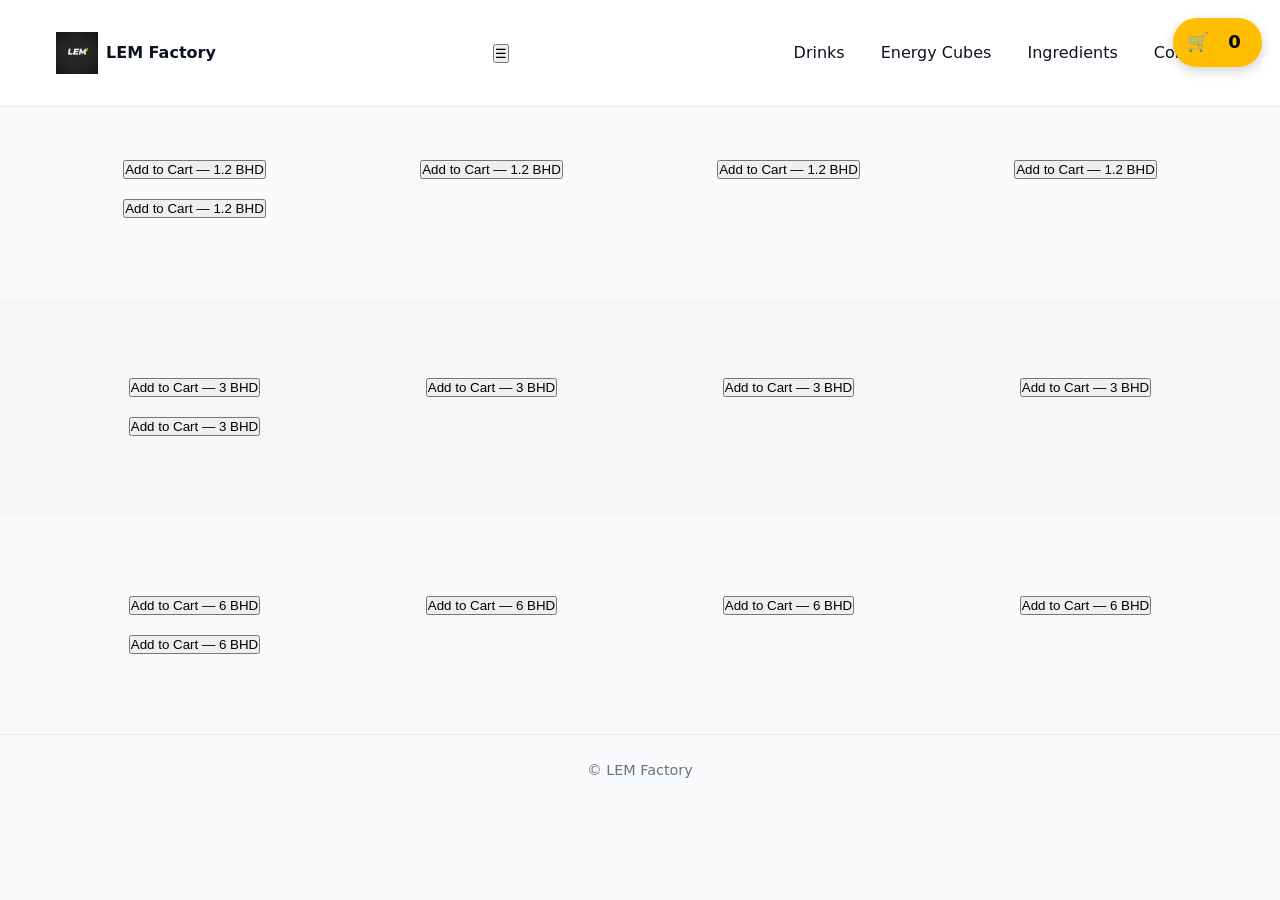
==== commit f1c76096: "Update index.html" ====
--- a/index.html
+++ b/index.html
@@ -4,10 +4,9 @@
   <meta charset="utf-8" />
   <meta name="viewport" content="width=device-width,initial-scale=1" />
   <title>LEM Factory — Energy Drinks & Cubes</title>
+  <meta name="description" content="LEM Factory — sugar-free fitness & performance energy drinks and cubes. Natural energy powered by caffeine, L-Carnitine, and B-vitamins." />
 
-  <meta name="description" content="LEM Factory — sugar-free fitness & performance energy drinks and cubes." />
-
-  <!-- ===== META PIXEL ===== -->
+  <!-- META PIXEL -->
   <script>
   !function(f,b,e,v,n,t,s)
   {if(f.fbq)return;n=f.fbq=function(){n.callMethod?
@@ -21,13 +20,13 @@
   fbq('track', 'PageView');
   </script>
 
-  <!-- ===== GA4 ===== -->
+  <!-- GA4 -->
   <script async src="https://www.googletagmanager.com/gtag/js?id=G-0323KWZJW9"></script>
   <script>
     window.dataLayer = window.dataLayer || [];
     function gtag(){dataLayer.push(arguments);}
     gtag('js', new Date());
-    gtag('config', 'G-0323KWZJW9', { currency: 'BHD' });
+    gtag('config', 'G-0323KWZJW9');
   </script>
 
   <link rel="stylesheet" href="styles.css" />
@@ -35,9 +34,8 @@
 
 <body>
 
-<!-- CART ICON -->
-<div id="cart-icon" style="position:fixed;right:18px;top:18px;background:#ffbf00;padding:10px 14px;border-radius:24px;cursor:pointer;z-index:1200">
-  🛒 <span id="cart-count">0</span>
+<div id="cart-icon" style="position:fixed;right:18px;top:18px;z-index:1200;background:#ffbf00;padding:10px 14px;border-radius:24px;cursor:pointer">
+🛒 <span id="cart-count">0</span>
 </div>
 
 <header class="site-header fixed">
@@ -46,161 +44,56 @@
       <img src="LemLogo.png" class="logo" />
       <span class="brand-text">LEM Factory</span>
     </a>
+    <button id="nav-toggle">☰</button>
+    <nav class="nav">
+      <ul>
+        <li><a href="#drinks">Drinks</a></li>
+        <li><a href="#cubes">Energy Cubes</a></li>
+        <li><a href="#ingredients">Ingredients</a></li>
+        <li><a href="#contact">Contact</a></li>
+      </ul>
+    </nav>
   </div>
 </header>
 
 <main>
 
-<!-- ================= DRINKS ================= -->
+<!-- DRINKS -->
 <section class="section" id="drinks">
-<div class="container">
-<h2>LEM Energy Drinks</h2>
+<div class="container cards-grid center">
 
-<div class="cards-grid center">
+<button class="add-btn" data-product="Lime Energy" data-price="1.2">Add to Cart — 1.2 BHD</button>
+<button class="add-btn" data-product="Berry Boost" data-price="1.2">Add to Cart — 1.2 BHD</button>
+<button class="add-btn" data-product="Night Focus" data-price="1.2">Add to Cart — 1.2 BHD</button>
+<button class="add-btn" data-product="Ocean Ice" data-price="1.2">Add to Cart — 1.2 BHD</button>
+<button class="add-btn" data-product="Sunrise Energy" data-price="1.2">Add to Cart — 1.2 BHD</button>
 
-<article class="card">
-<img src="Lime Energy.png">
-<h3>Lime Energy</h3>
-<button class="add-btn" data-product="Lime Energy" data-price="1.2">
-Add to Cart — 1.2 BHD
-</button>
-</article>
-
-<article class="card">
-<img src="Berry Boost.png">
-<h3>Berry Boost</h3>
-<button class="add-btn" data-product="Berry Boost" data-price="1.2">
-Add to Cart — 1.2 BHD
-</button>
-</article>
-
-<article class="card">
-<img src="Night Focus.png">
-<h3>Night Focus</h3>
-<button class="add-btn" data-product="Night Focus" data-price="1.2">
-Add to Cart — 1.2 BHD
-</button>
-</article>
-
-<article class="card">
-<img src="Ocean Ice.png">
-<h3>Ocean Ice</h3>
-<button class="add-btn" data-product="Ocean Ice" data-price="1.2">
-Add to Cart — 1.2 BHD
-</button>
-</article>
-
-<article class="card">
-<img src="Sunrise Energy.png">
-<h3>Sunrise Energy</h3>
-<button class="add-btn" data-product="Sunrise Energy" data-price="1.2">
-Add to Cart — 1.2 BHD
-</button>
-</article>
-
-</div>
 </div>
 </section>
 
-<!-- ================= SINGLE CUBES ================= -->
+<!-- SINGLE CUBES -->
 <section class="section alt" id="cubes">
-<div class="container">
-<h2>Single Energy Cubes</h2>
+<div class="container cards-grid center">
 
-<div class="cards-grid center">
+<button class="add-btn" data-product="Lime Energy Cube" data-price="3">Add to Cart — 3 BHD</button>
+<button class="add-btn" data-product="Berry Boost Cube" data-price="3">Add to Cart — 3 BHD</button>
+<button class="add-btn" data-product="Night Focus Cube" data-price="3">Add to Cart — 3 BHD</button>
+<button class="add-btn" data-product="Ocean Ice Cube" data-price="3">Add to Cart — 3 BHD</button>
+<button class="add-btn" data-product="Sunrise Energy Cube" data-price="3">Add to Cart — 3 BHD</button>
 
-<article class="card">
-<img src="single lime cubes.png">
-<h3>Lime Energy Cube</h3>
-<button class="add-btn" data-product="Lime Energy Cube" data-price="3">
-Add to Cart — 3 BHD
-</button>
-</article>
-
-<article class="card">
-<img src="single berry cubes.png">
-<h3>Berry Boost Cube</h3>
-<button class="add-btn" data-product="Berry Boost Cube" data-price="3">
-Add to Cart — 3 BHD
-</button>
-</article>
-
-<article class="card">
-<img src="single night cubes.png">
-<h3>Night Focus Cube</h3>
-<button class="add-btn" data-product="Night Focus Cube" data-price="3">
-Add to Cart — 3 BHD
-</button>
-</article>
-
-<article class="card">
-<img src="single ocean ice cubes.png">
-<h3>Ocean Ice Cube</h3>
-<button class="add-btn" data-product="Ocean Ice Cube" data-price="3">
-Add to Cart — 3 BHD
-</button>
-</article>
-
-<article class="card">
-<img src="single sun cubes.png">
-<h3>Sunrise Energy Cube</h3>
-<button class="add-btn" data-product="Sunrise Energy Cube" data-price="3">
-Add to Cart — 3 BHD
-</button>
-</article>
-
-</div>
 </div>
 </section>
 
-<!-- ================= PACKS ================= -->
+<!-- PACKS -->
 <section class="section" id="packs">
-<div class="container">
-<h2>Energy Cube Packs</h2>
+<div class="container cards-grid center">
 
-<div class="cards-grid center">
+<button class="add-btn" data-product="Lime Energy Pack" data-price="6">Add to Cart — 6 BHD</button>
+<button class="add-btn" data-product="Berry Boost Pack" data-price="6">Add to Cart — 6 BHD</button>
+<button class="add-btn" data-product="Night Focus Pack" data-price="6">Add to Cart — 6 BHD</button>
+<button class="add-btn" data-product="Ocean Ice Pack" data-price="6">Add to Cart — 6 BHD</button>
+<button class="add-btn" data-product="Sunrise Energy Pack" data-price="6">Add to Cart — 6 BHD</button>
 
-<article class="card">
-<img src="Lim Energy Cube.png">
-<h3>Lime Energy Pack</h3>
-<button class="add-btn" data-product="Lime Energy Pack" data-price="6">
-Add to Cart — 6 BHD
-</button>
-</article>
-
-<article class="card">
-<img src="Berry Boost Cube.png">
-<h3>Berry Boost Pack</h3>
-<button class="add-btn" data-product="Berry Boost Pack" data-price="6">
-Add to Cart — 6 BHD
-</button>
-</article>
-
-<article class="card">
-<img src="Night Focus Cube.png">
-<h3>Night Focus Pack</h3>
-<button class="add-btn" data-product="Night Focus Pack" data-price="6">
-Add to Cart — 6 BHD
-</button>
-</article>
-
-<article class="card">
-<img src="Ocean Ice Cube.png">
-<h3>Ocean Ice Pack</h3>
-<button class="add-btn" data-product="Ocean Ice Pack" data-price="6">
-Add to Cart — 6 BHD
-</button>
-</article>
-
-<article class="card">
-<img src="Sunrise Energy Cube.png">
-<h3>Sunrise Energy Pack</h3>
-<button class="add-btn" data-product="Sunrise Energy Pack" data-price="6">
-Add to Cart — 6 BHD
-</button>
-</article>
-
-</div>
 </div>
 </section>
 
@@ -211,6 +104,5 @@
 </footer>
 
 <script src="script.js"></script>
-
 </body>
 </html>
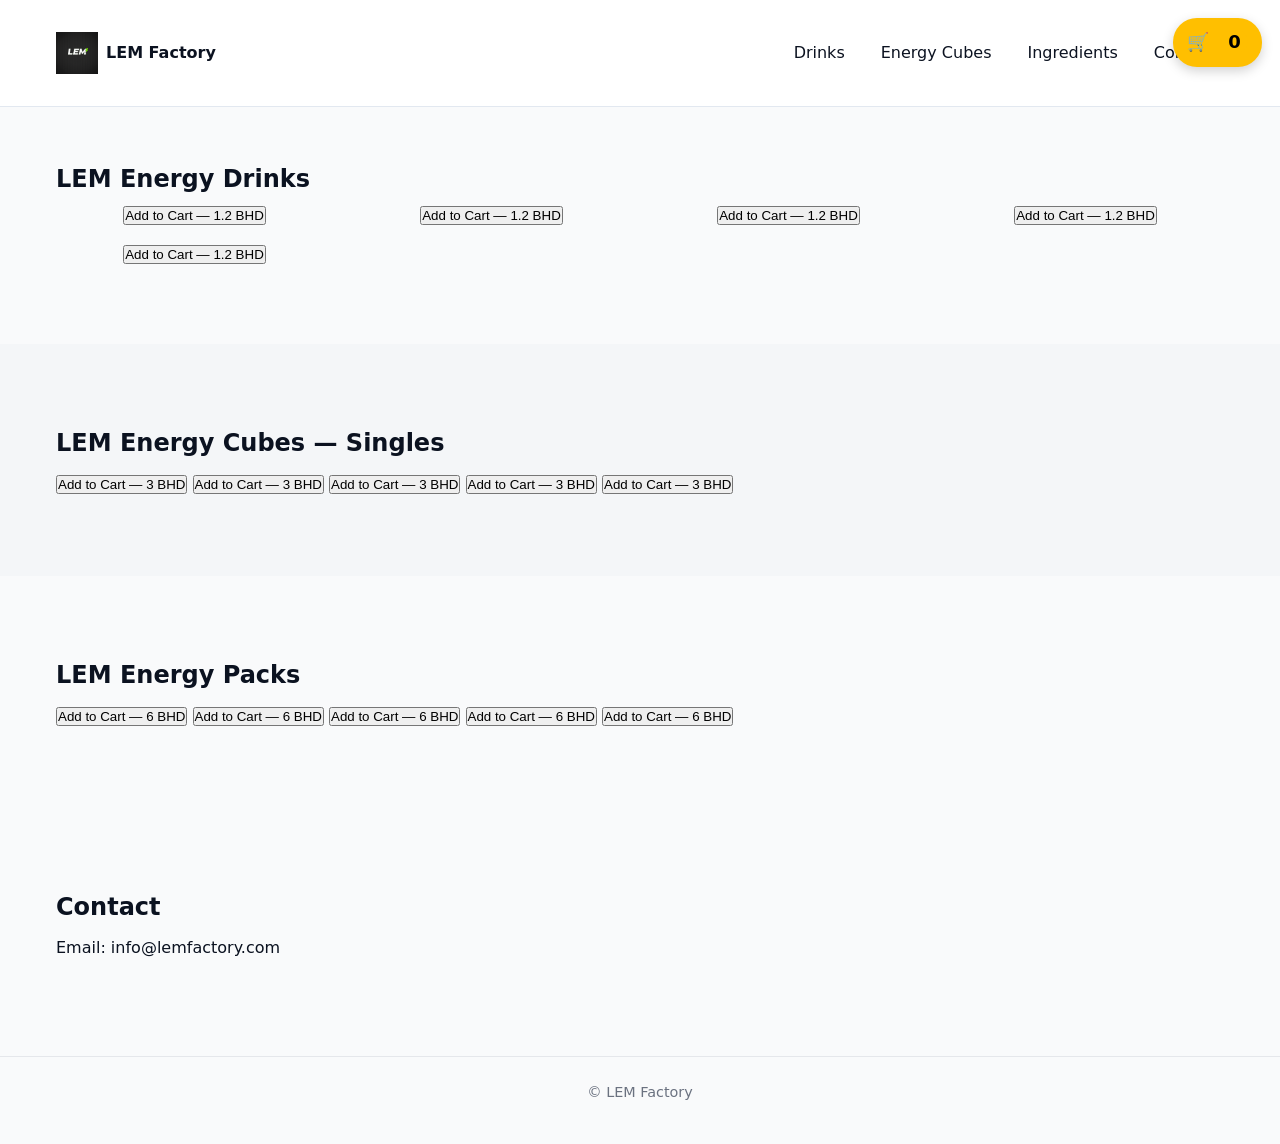
==== commit c8836a27: "Update index.html" ====
--- a/index.html
+++ b/index.html
@@ -6,7 +6,7 @@
   <title>LEM Factory — Energy Drinks & Cubes</title>
   <meta name="description" content="LEM Factory — sugar-free fitness & performance energy drinks and cubes. Natural energy powered by caffeine, L-Carnitine, and B-vitamins." />
 
-  <!-- META PIXEL -->
+  <!-- ===== META PIXEL ===== -->
   <script>
   !function(f,b,e,v,n,t,s)
   {if(f.fbq)return;n=f.fbq=function(){n.callMethod?
@@ -20,7 +20,7 @@
   fbq('track', 'PageView');
   </script>
 
-  <!-- GA4 -->
+  <!-- ===== GA4 ===== -->
   <script async src="https://www.googletagmanager.com/gtag/js?id=G-0323KWZJW9"></script>
   <script>
     window.dataLayer = window.dataLayer || [];
@@ -34,7 +34,7 @@
 
 <body>
 
-<div id="cart-icon" style="position:fixed;right:18px;top:18px;z-index:1200;background:#ffbf00;padding:10px 14px;border-radius:24px;cursor:pointer">
+<div id="cart-icon" style="position:fixed;right:18px;top:18px;z-index:1200;background:#ffbf00;padding:10px 14px;border-radius:24px;">
 🛒 <span id="cart-count">0</span>
 </div>
 
@@ -44,7 +44,6 @@
       <img src="LemLogo.png" class="logo" />
       <span class="brand-text">LEM Factory</span>
     </a>
-    <button id="nav-toggle">☰</button>
     <nav class="nav">
       <ul>
         <li><a href="#drinks">Drinks</a></li>
@@ -60,7 +59,9 @@
 
 <!-- DRINKS -->
 <section class="section" id="drinks">
-<div class="container cards-grid center">
+<div class="container">
+<h2>LEM Energy Drinks</h2>
+<div class="cards-grid center">
 
 <button class="add-btn" data-product="Lime Energy" data-price="1.2">Add to Cart — 1.2 BHD</button>
 <button class="add-btn" data-product="Berry Boost" data-price="1.2">Add to Cart — 1.2 BHD</button>
@@ -69,11 +70,13 @@
 <button class="add-btn" data-product="Sunrise Energy" data-price="1.2">Add to Cart — 1.2 BHD</button>
 
 </div>
+</div>
 </section>
 
 <!-- SINGLE CUBES -->
 <section class="section alt" id="cubes">
-<div class="container cards-grid center">
+<div class="container">
+<h2>LEM Energy Cubes — Singles</h2>
 
 <button class="add-btn" data-product="Lime Energy Cube" data-price="3">Add to Cart — 3 BHD</button>
 <button class="add-btn" data-product="Berry Boost Cube" data-price="3">Add to Cart — 3 BHD</button>
@@ -86,7 +89,8 @@
 
 <!-- PACKS -->
 <section class="section" id="packs">
-<div class="container cards-grid center">
+<div class="container">
+<h2>LEM Energy Packs</h2>
 
 <button class="add-btn" data-product="Lime Energy Pack" data-price="6">Add to Cart — 6 BHD</button>
 <button class="add-btn" data-product="Berry Boost Pack" data-price="6">Add to Cart — 6 BHD</button>
@@ -94,6 +98,14 @@
 <button class="add-btn" data-product="Ocean Ice Pack" data-price="6">Add to Cart — 6 BHD</button>
 <button class="add-btn" data-product="Sunrise Energy Pack" data-price="6">Add to Cart — 6 BHD</button>
 
+</div>
+</section>
+
+<!-- CONTACT -->
+<section class="section" id="contact">
+<div class="container">
+<h2>Contact</h2>
+<p>Email: info@lemfactory.com</p>
 </div>
 </section>
 
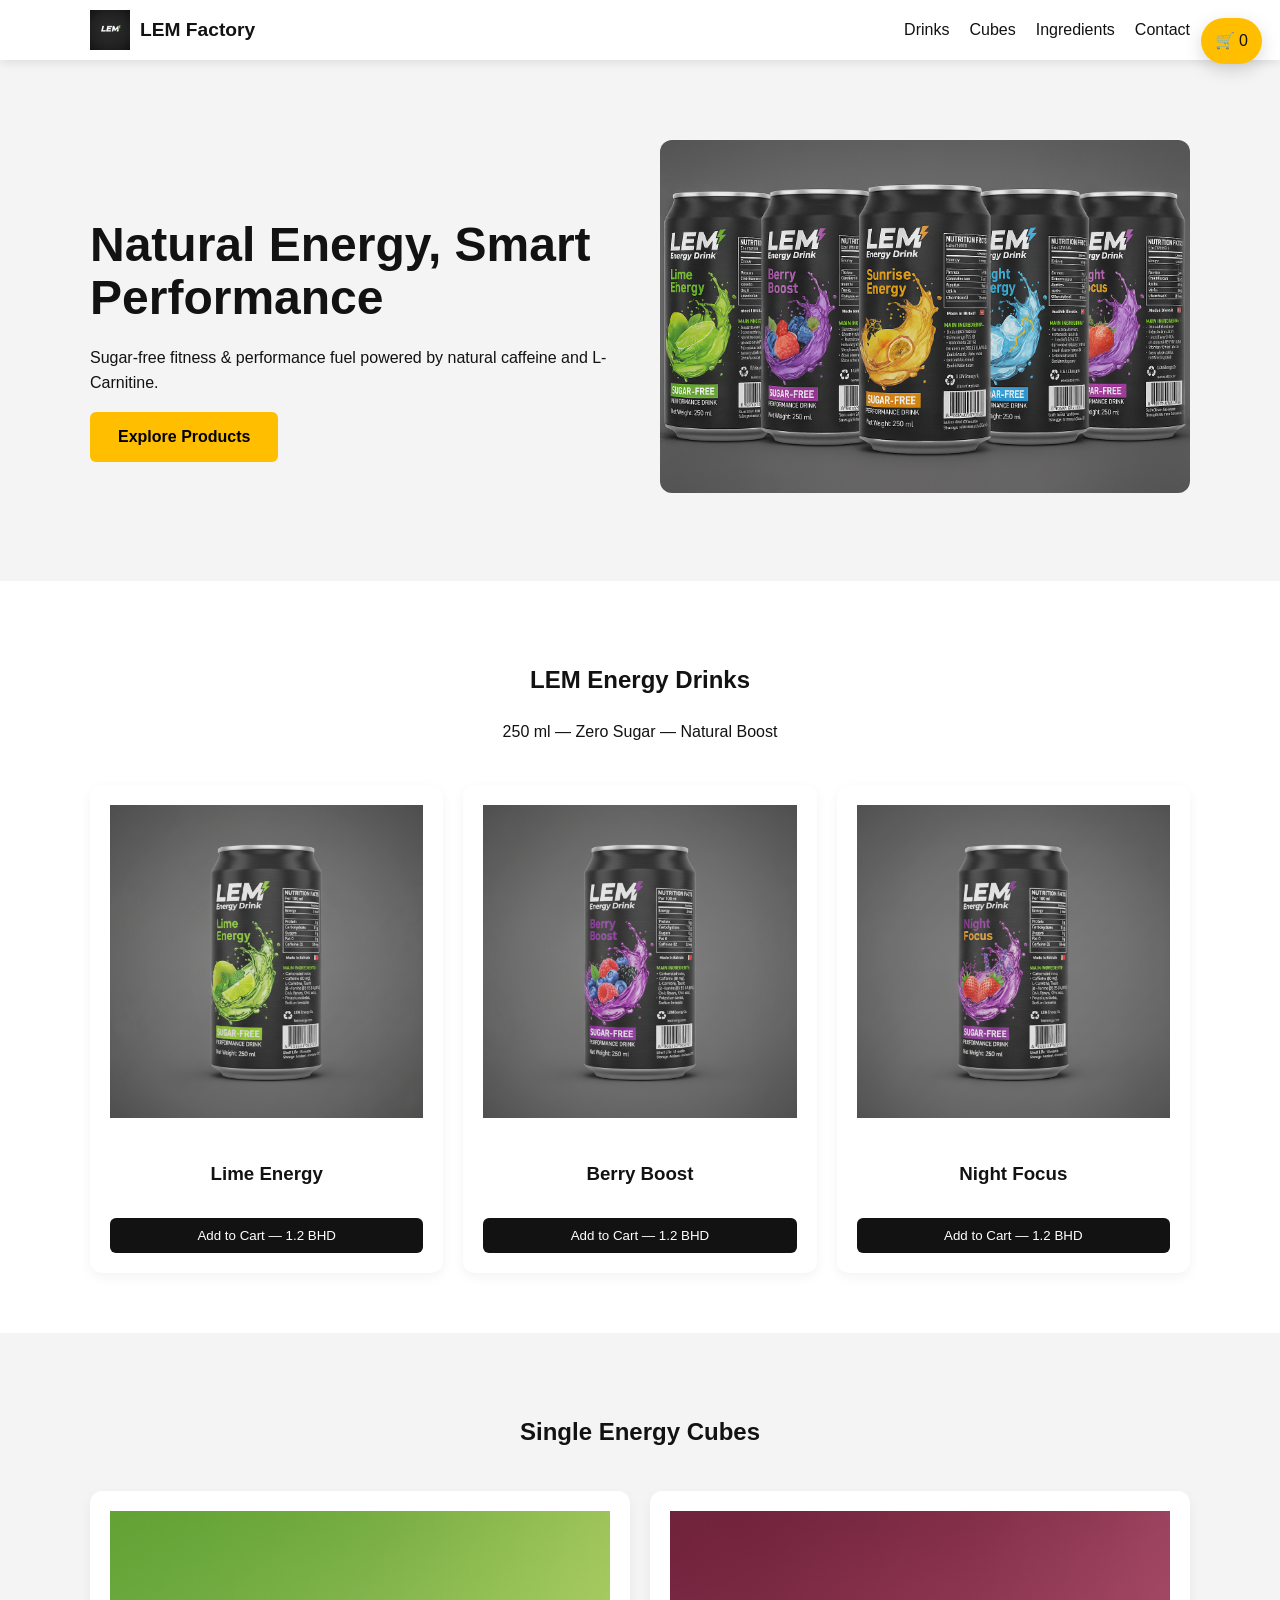
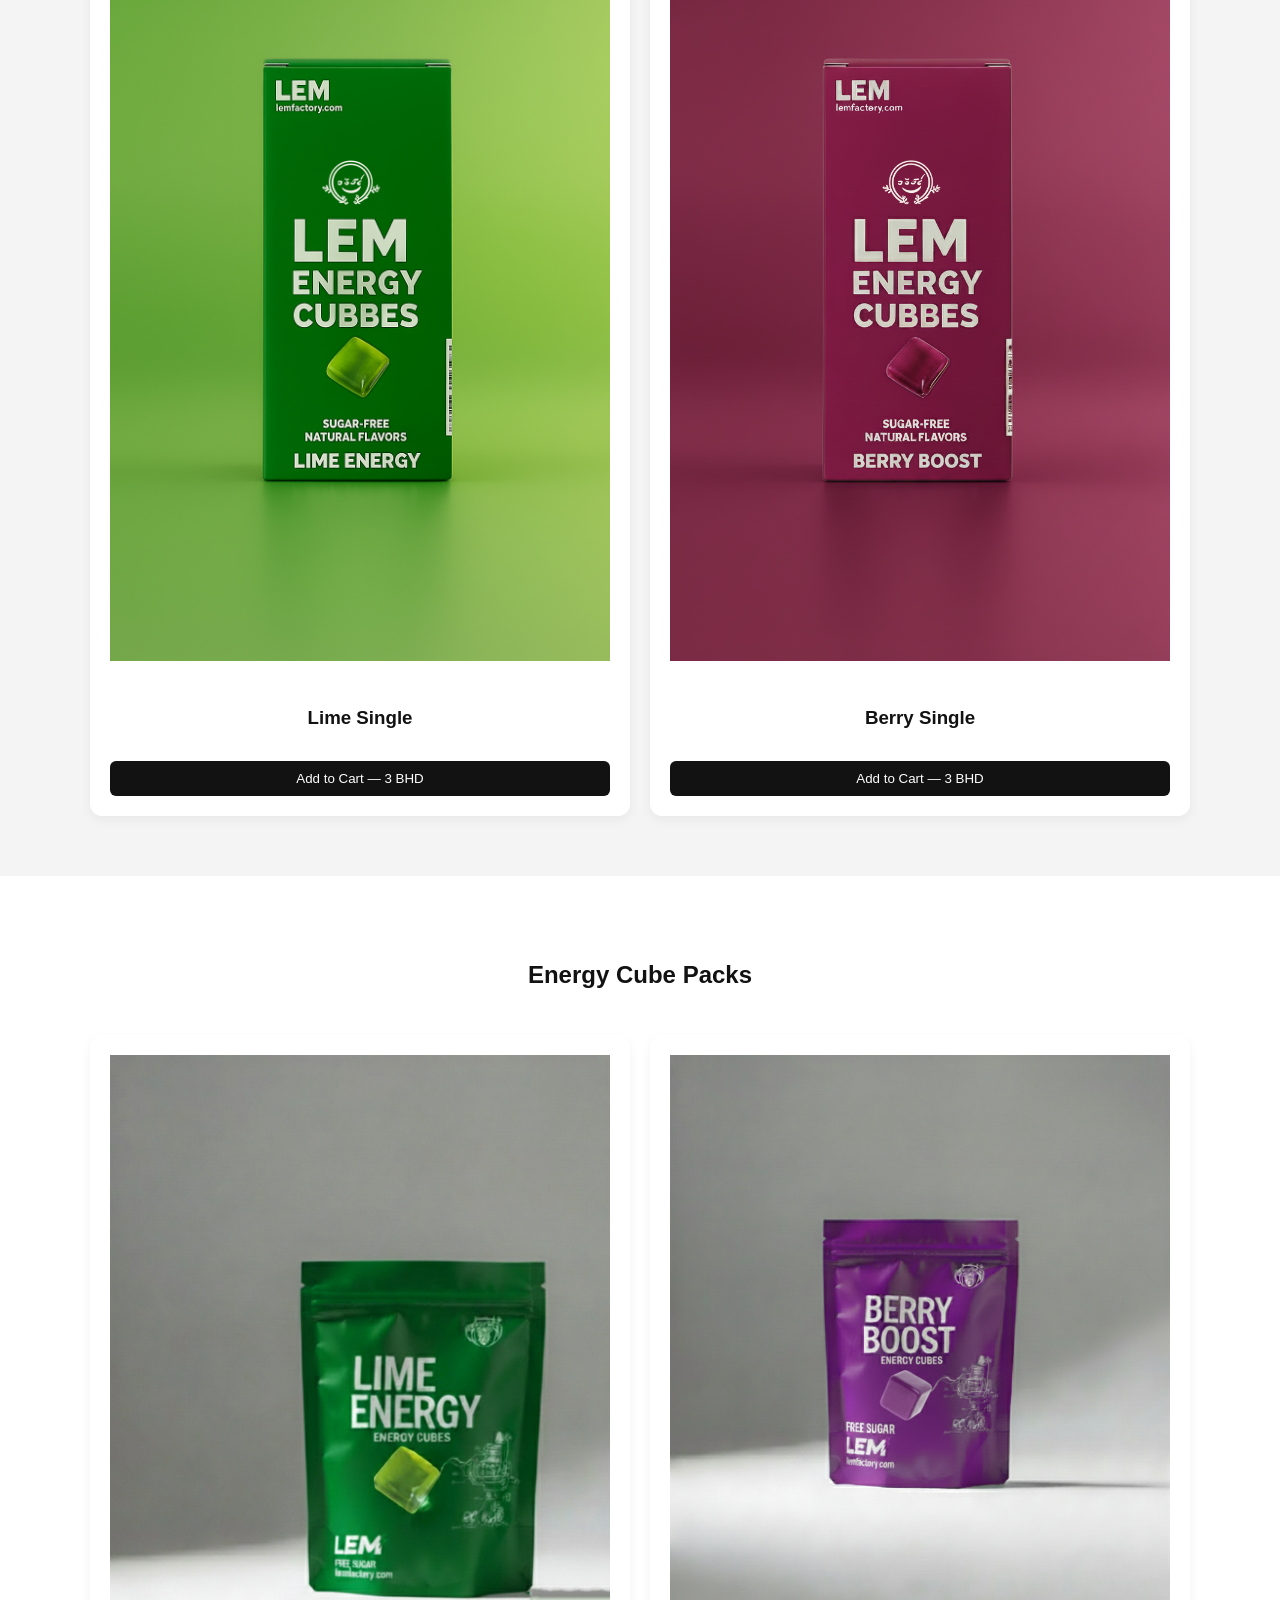
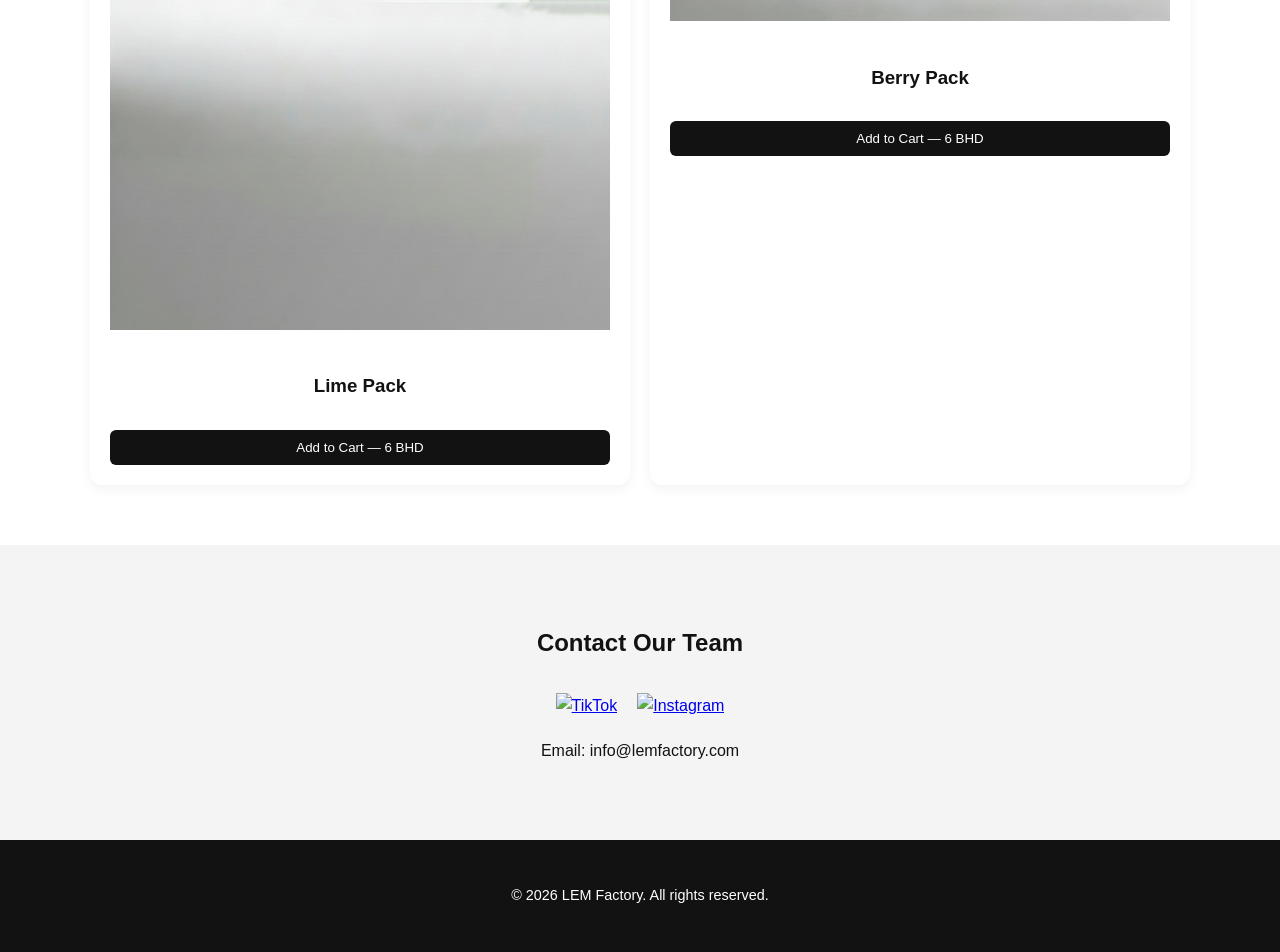
==== commit 8f3fd4b3: "Update index.html" ====
--- a/index.html
+++ b/index.html
@@ -6,21 +6,23 @@
   <title>LEM Factory — Energy Drinks & Cubes</title>
   <meta name="description" content="LEM Factory — sugar-free fitness & performance energy drinks and cubes. Natural energy powered by caffeine, L-Carnitine, and B-vitamins." />
 
-  <!-- ===== META PIXEL ===== -->
   <script>
-  !function(f,b,e,v,n,t,s)
-  {if(f.fbq)return;n=f.fbq=function(){n.callMethod?
-  n.callMethod.apply(n,arguments):n.queue.push(arguments)};
-  if(!f._fbq)f._fbq=n;n.push=n;n.loaded=!0;n.version='2.0';
-  n.queue=[];t=b.createElement(e);t.async=!0;
-  t.src=v;s=b.getElementsByTagName(e)[0];
-  s.parentNode.insertBefore(t,s)}(window, document,'script',
-  'https://connect.facebook.net/en_US/fbevents.js');
-  fbq('init', '785081037921589');
-  fbq('track', 'PageView');
+    !function(f,b,e,v,n,t,s)
+    {if(f.fbq)return;n=f.fbq=function(){n.callMethod?
+    n.callMethod.apply(n,arguments):n.queue.push(arguments)};
+    if(!f._fbq)f._fbq=n;n.push=n;n.loaded=!0;n.version='2.0';
+    n.queue=[];t=b.createElement(e);t.async=!0;
+    t.src=v;s=b.getElementsByTagName(e)[0];
+    s.parentNode.insertBefore(t,s)}(window, document,'script',
+    'https://connect.facebook.net/en_US/fbevents.js');
+    fbq('init', '785081037921589'); 
+    fbq('track', 'PageView');
   </script>
-
-  <!-- ===== GA4 ===== -->
+  <noscript>
+    <img height="1" width="1" style="display:none"
+      src="https://www.facebook.com/tr?id=785081037921589&ev=PageView&noscript=1"/>
+  </noscript>
+
   <script async src="https://www.googletagmanager.com/gtag/js?id=G-0323KWZJW9"></script>
   <script>
     window.dataLayer = window.dataLayer || [];
@@ -29,92 +31,202 @@
     gtag('config', 'G-0323KWZJW9');
   </script>
 
-  <link rel="stylesheet" href="styles.css" />
+  <style>
+    /* BASIC STYLING */
+    :root { --primary: #ffbf00; --dark: #121212; --light: #ffffff; --gray: #f4f4f4; }
+    body { font-family: 'Segoe UI', Tahoma, Geneva, Verdana, sans-serif; margin: 0; color: var(--dark); line-height: 1.6; overflow-x: hidden; }
+    .container { max-width: 1100px; margin: 0 auto; padding: 0 20px; }
+    
+    /* HEADER & NAV */
+    header { background: #fff; box-shadow: 0 2px 10px rgba(0,0,0,0.1); position: sticky; top: 0; z-index: 1000; }
+    .header-inner { display: flex; justify-content: space-between; align-items: center; padding: 10px 0; }
+    .brand { display: flex; align-items: center; text-decoration: none; color: var(--dark); font-weight: bold; font-size: 1.2rem; }
+    .logo { height: 40px; margin-right: 10px; }
+    nav ul { list-style: none; display: flex; gap: 20px; margin: 0; padding: 0; }
+    nav a { text-decoration: none; color: var(--dark); font-weight: 500; transition: color 0.3s; }
+    nav a:hover { color: var(--primary); }
+    .nav-toggle { display: none; background: none; border: none; font-size: 1.5rem; cursor: pointer; }
+
+    /* HERO */
+    .hero { padding: 80px 0; background: var(--gray); }
+    .hero-grid { display: grid; grid-template-columns: 1fr 1fr; gap: 40px; align-items: center; }
+    .hero-copy h1 { font-size: 3rem; line-height: 1.1; margin-bottom: 20px; }
+    .hero-media img { width: 100%; border-radius: 12px; }
+    .btn { display: inline-block; padding: 12px 28px; border-radius: 6px; text-decoration: none; font-weight: bold; transition: 0.3s; cursor: pointer; border: none; }
+    .btn.primary { background: var(--primary); color: #000; }
+
+    /* CARDS */
+    .section { padding: 60px 0; text-align: center; }
+    .section.alt { background: var(--gray); }
+    .cards-grid { display: grid; grid-template-columns: repeat(auto-fit, minmax(200px, 1fr)); gap: 20px; margin-top: 40px; }
+    .card { background: #fff; padding: 20px; border-radius: 12px; box-shadow: 0 4px 12px rgba(0,0,0,0.05); transition: transform 0.3s; }
+    .card:hover { transform: translateY(-5px); }
+    .card img { width: 100%; height: auto; margin-bottom: 15px; }
+    .add-btn { width: 100%; background: var(--dark); color: #fff; border: none; padding: 10px; border-radius: 6px; cursor: pointer; margin-top: 10px; }
+    .add-btn:hover { background: var(--primary); color: #000; }
+
+    /* SOCIAL & FOOTER */
+    .social { display: flex; justify-content: center; gap: 20px; margin-top: 30px; }
+    .social img { width: 24px; height: 24px; }
+    footer { background: var(--dark); color: #fff; padding: 30px 0; text-align: center; font-size: 0.9rem; }
+
+    /* MOBILE NAV */
+    @media (max-width: 768px) {
+      .hero-grid { grid-template-columns: 1fr; text-align: center; }
+      .nav-toggle { display: block; }
+      .nav { display: none; position: absolute; top: 100%; left: 0; width: 100%; background: #fff; padding: 20px; box-shadow: 0 5px 10px rgba(0,0,0,0.1); }
+      .nav.active { display: block; }
+      nav ul { flex-direction: column; text-align: center; }
+    }
+  </style>
 </head>
 
 <body>
 
-<div id="cart-icon" style="position:fixed;right:18px;top:18px;z-index:1200;background:#ffbf00;padding:10px 14px;border-radius:24px;">
-🛒 <span id="cart-count">0</span>
-</div>
-
-<header class="site-header fixed">
-  <div class="container header-inner">
-    <a class="brand" href="#home">
-      <img src="LemLogo.png" class="logo" />
-      <span class="brand-text">LEM Factory</span>
-    </a>
-    <nav class="nav">
-      <ul>
-        <li><a href="#drinks">Drinks</a></li>
-        <li><a href="#cubes">Energy Cubes</a></li>
-        <li><a href="#ingredients">Ingredients</a></li>
-        <li><a href="#contact">Contact</a></li>
-      </ul>
-    </nav>
+  <div id="cart-icon" title="View cart" style="position:fixed;right:18px;top:18px;z-index:1200;background:#ffbf00;padding:10px 14px;border-radius:24px;box-shadow:0 6px 18px rgba(0,0,0,0.15);cursor:pointer">
+    🛒 <span id="cart-count">0</span>
   </div>
-</header>
-
-<main>
-
-<!-- DRINKS -->
-<section class="section" id="drinks">
-<div class="container">
-<h2>LEM Energy Drinks</h2>
-<div class="cards-grid center">
-
-<button class="add-btn" data-product="Lime Energy" data-price="1.2">Add to Cart — 1.2 BHD</button>
-<button class="add-btn" data-product="Berry Boost" data-price="1.2">Add to Cart — 1.2 BHD</button>
-<button class="add-btn" data-product="Night Focus" data-price="1.2">Add to Cart — 1.2 BHD</button>
-<button class="add-btn" data-product="Ocean Ice" data-price="1.2">Add to Cart — 1.2 BHD</button>
-<button class="add-btn" data-product="Sunrise Energy" data-price="1.2">Add to Cart — 1.2 BHD</button>
-
-</div>
-</div>
-</section>
-
-<!-- SINGLE CUBES -->
-<section class="section alt" id="cubes">
-<div class="container">
-<h2>LEM Energy Cubes — Singles</h2>
-
-<button class="add-btn" data-product="Lime Energy Cube" data-price="3">Add to Cart — 3 BHD</button>
-<button class="add-btn" data-product="Berry Boost Cube" data-price="3">Add to Cart — 3 BHD</button>
-<button class="add-btn" data-product="Night Focus Cube" data-price="3">Add to Cart — 3 BHD</button>
-<button class="add-btn" data-product="Ocean Ice Cube" data-price="3">Add to Cart — 3 BHD</button>
-<button class="add-btn" data-product="Sunrise Energy Cube" data-price="3">Add to Cart — 3 BHD</button>
-
-</div>
-</section>
-
-<!-- PACKS -->
-<section class="section" id="packs">
-<div class="container">
-<h2>LEM Energy Packs</h2>
-
-<button class="add-btn" data-product="Lime Energy Pack" data-price="6">Add to Cart — 6 BHD</button>
-<button class="add-btn" data-product="Berry Boost Pack" data-price="6">Add to Cart — 6 BHD</button>
-<button class="add-btn" data-product="Night Focus Pack" data-price="6">Add to Cart — 6 BHD</button>
-<button class="add-btn" data-product="Ocean Ice Pack" data-price="6">Add to Cart — 6 BHD</button>
-<button class="add-btn" data-product="Sunrise Energy Pack" data-price="6">Add to Cart — 6 BHD</button>
-
-</div>
-</section>
-
-<!-- CONTACT -->
-<section class="section" id="contact">
-<div class="container">
-<h2>Contact</h2>
-<p>Email: info@lemfactory.com</p>
-</div>
-</section>
-
-</main>
-
-<footer class="site-footer">
-<p>© LEM Factory</p>
-</footer>
-
-<script src="script.js"></script>
+
+  <header class="site-header">
+    <div class="container header-inner">
+      <a class="brand" href="#home">
+        <img src="LemLogo.png" alt="LEM Factory logo" class="logo" />
+        <span class="brand-text">LEM Factory</span>
+      </a>
+      <button id="nav-toggle" class="nav-toggle">☰</button>
+      <nav id="main-nav" class="nav">
+        <ul>
+          <li><a href="#drinks">Drinks</a></li>
+          <li><a href="#cubes">Cubes</a></li>
+          <li><a href="#ingredients">Ingredients</a></li>
+          <li><a href="#contact">Contact</a></li>
+        </ul>
+      </nav>
+    </div>
+  </header>
+
+  <main>
+    <section class="hero" id="home">
+      <div class="container hero-grid">
+        <div class="hero-copy">
+          <h1>Natural Energy, Smart Performance</h1>
+          <p class="lead">Sugar-free fitness & performance fuel powered by natural caffeine and L-Carnitine.</p>
+          <a href="#drinks" class="btn primary">Explore Products</a>
+        </div>
+        <div class="hero-media">
+          <img src="All.png" alt="All LEM Energy Drinks" />
+        </div>
+      </div>
+    </section>
+
+    <section class="section" id="drinks">
+      <div class="container">
+        <h2>LEM Energy Drinks</h2>
+        <p class="muted">250 ml — Zero Sugar — Natural Boost</p>
+        <div class="cards-grid">
+          <article class="card">
+            <img src="Lime Energy.png" alt="Lime Energy"/>
+            <h3>Lime Energy</h3>
+            <button class="add-btn" data-product="Lime Drink" data-price="1.2">Add to Cart — 1.2 BHD</button>
+          </article>
+          <article class="card">
+            <img src="Berry Boost.png" alt="Berry Boost"/>
+            <h3>Berry Boost</h3>
+            <button class="add-btn" data-product="Berry Drink" data-price="1.2">Add to Cart — 1.2 BHD</button>
+          </article>
+          <article class="card">
+            <img src="Night Focus.png" alt="Night Focus"/>
+            <h3>Night Focus</h3>
+            <button class="add-btn" data-product="Night Drink" data-price="1.2">Add to Cart — 1.2 BHD</button>
+          </article>
+        </div>
+      </div>
+    </section>
+
+    <section class="section alt" id="cubes">
+      <div class="container">
+        <h2>Single Energy Cubes</h2>
+        <div class="cards-grid">
+          <article class="card">
+            <img src="single lime cubes.png" alt="Lime Cube"/>
+            <h3>Lime Single</h3>
+            <button class="add-btn" data-product="Lime Single" data-price="3">Add to Cart — 3 BHD</button>
+          </article>
+          <article class="card">
+            <img src="single berry cubes.png" alt="Berry Cube"/>
+            <h3>Berry Single</h3>
+            <button class="add-btn" data-product="Berry Single" data-price="3">Add to Cart — 3 BHD</button>
+          </article>
+        </div>
+      </div>
+    </section>
+
+    <section class="section" id="packs">
+      <div class="container">
+        <h2>Energy Cube Packs</h2>
+        <div class="cards-grid">
+          <article class="card">
+            <img src="Lim Energy Cube.png" alt="Lime Energy Pack"/>
+            <h3>Lime Pack</h3>
+            <button class="add-btn" data-product="Lime Pack" data-price="6">Add to Cart — 6 BHD</button>
+          </article>
+          <article class="card">
+            <img src="Berry Boost Cube.png" alt="Berry Boost Pack"/>
+            <h3>Berry Pack</h3>
+            <button class="add-btn" data-product="Berry Pack" data-price="6">Add to Cart — 6 BHD</button>
+          </article>
+        </div>
+      </div>
+    </section>
+
+    <section class="section alt" id="contact">
+      <div class="container">
+        <h2>Contact Our Team</h2>
+        <div class="social">
+          <a href="https://www.tiktok.com/@lemfactory"><img src="https://cdn.jsdelivr.net/gh/simple-icons/simple-icons/icons/tiktok.svg" alt="TikTok"></a>
+          <a href="https://www.instagram.com/lemfactory"><img src="https://cdn.jsdelivr.net/gh/simple-icons/simple-icons/icons/instagram.svg" alt="Instagram"></a>
+        </div>
+        <p style="margin-top:20px;">Email: info@lemfactory.com</p>
+      </div>
+    </section>
+  </main>
+
+  <footer class="site-footer">
+    <div class="container">
+      <p>&copy; <span id="year"></span> LEM Factory. All rights reserved.</p>
+    </div>
+  </footer>
+
+  <script>
+    // 1. Update Year
+    document.getElementById('year').textContent = new Date().getFullYear();
+
+    // 2. Mobile Nav Toggle
+    const navToggle = document.getElementById('nav-toggle');
+    const mainNav = document.getElementById('main-nav');
+    navToggle.addEventListener('click', () => {
+      mainNav.classList.toggle('active');
+    });
+
+    // 3. Simple Cart Logic
+    let cartCount = 0;
+    const cartDisplay = document.getElementById('cart-count');
+    document.querySelectorAll('.add-btn').forEach(button => {
+      button.addEventListener('click', () => {
+        cartCount++;
+        cartDisplay.textContent = cartCount;
+        
+        // Track Pixel Event
+        if(typeof fbq !== 'undefined') {
+            fbq('track', 'AddToCart', {
+                content_name: button.getAttribute('data-product'),
+                value: button.getAttribute('data-price'),
+                currency: 'BHD'
+            });
+        }
+        alert(button.getAttribute('data-product') + ' added to cart!');
+      });
+    });
+  </script>
 </body>
 </html>
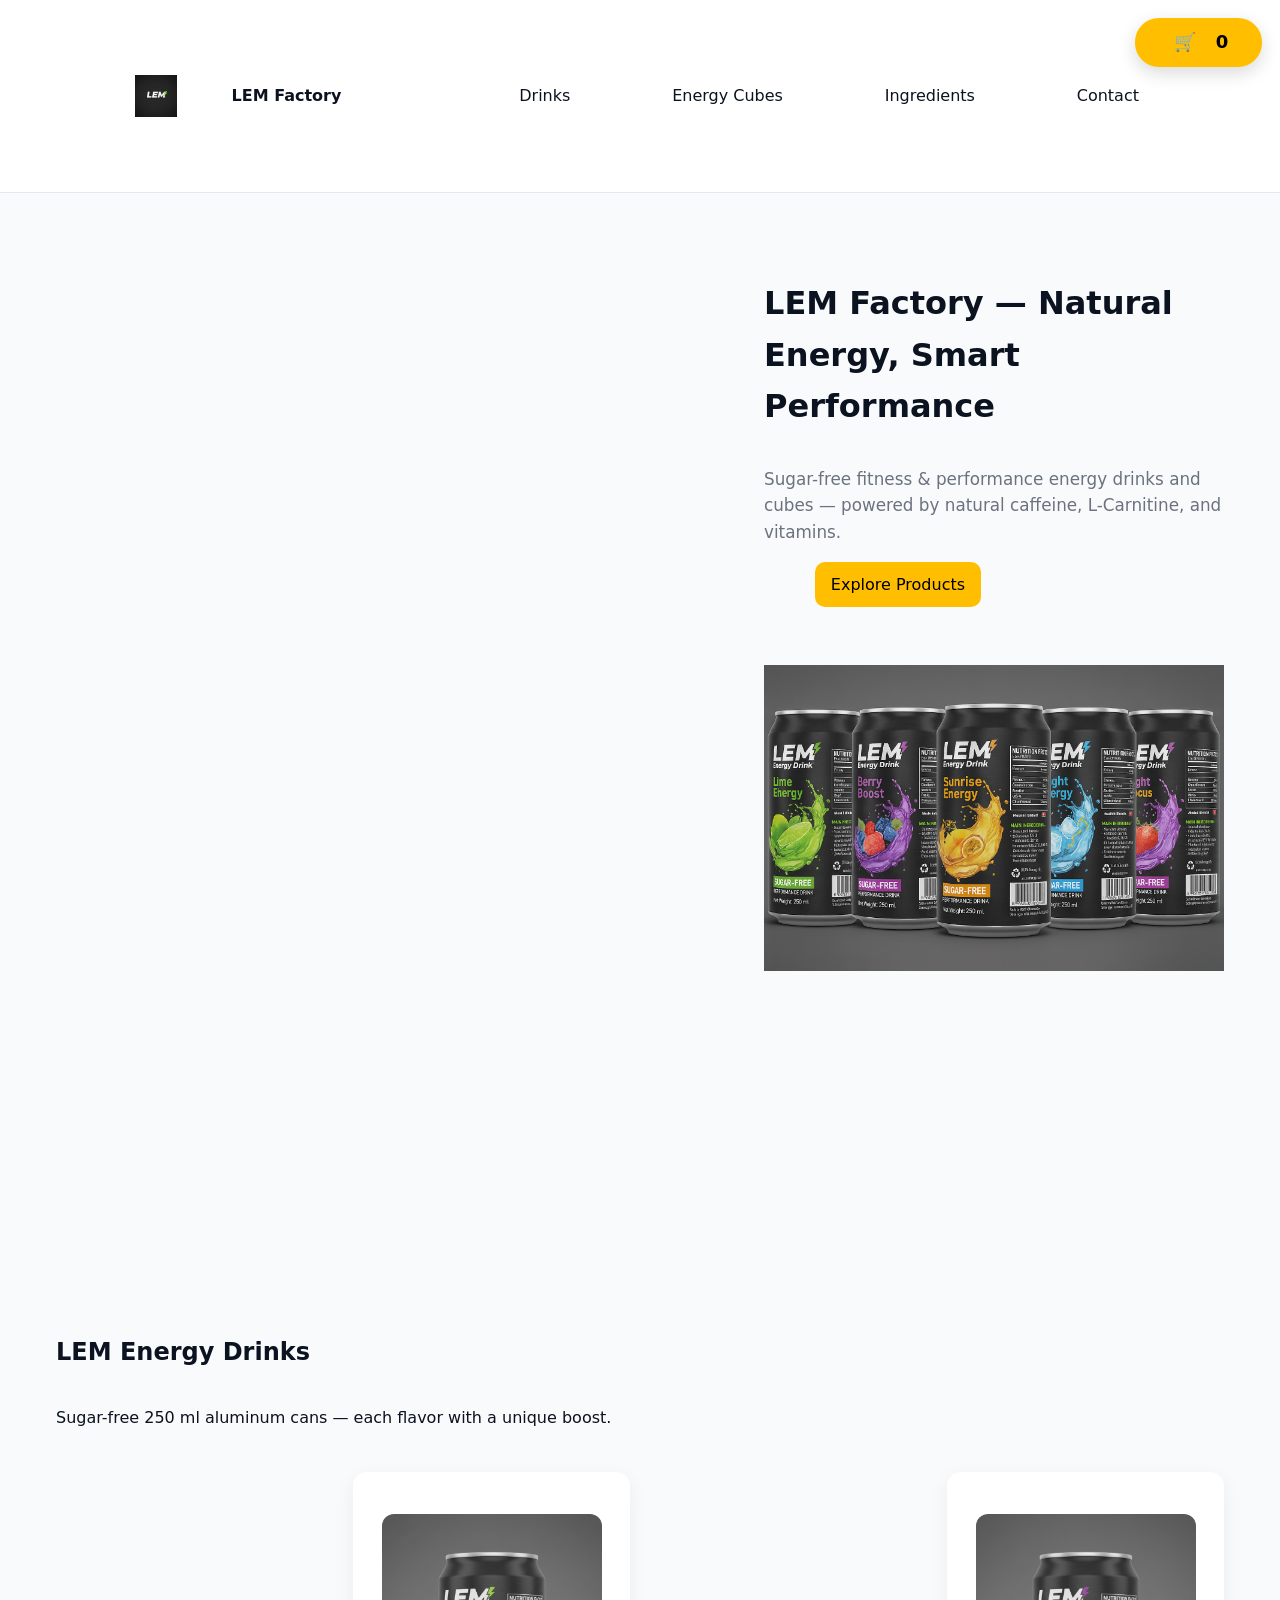
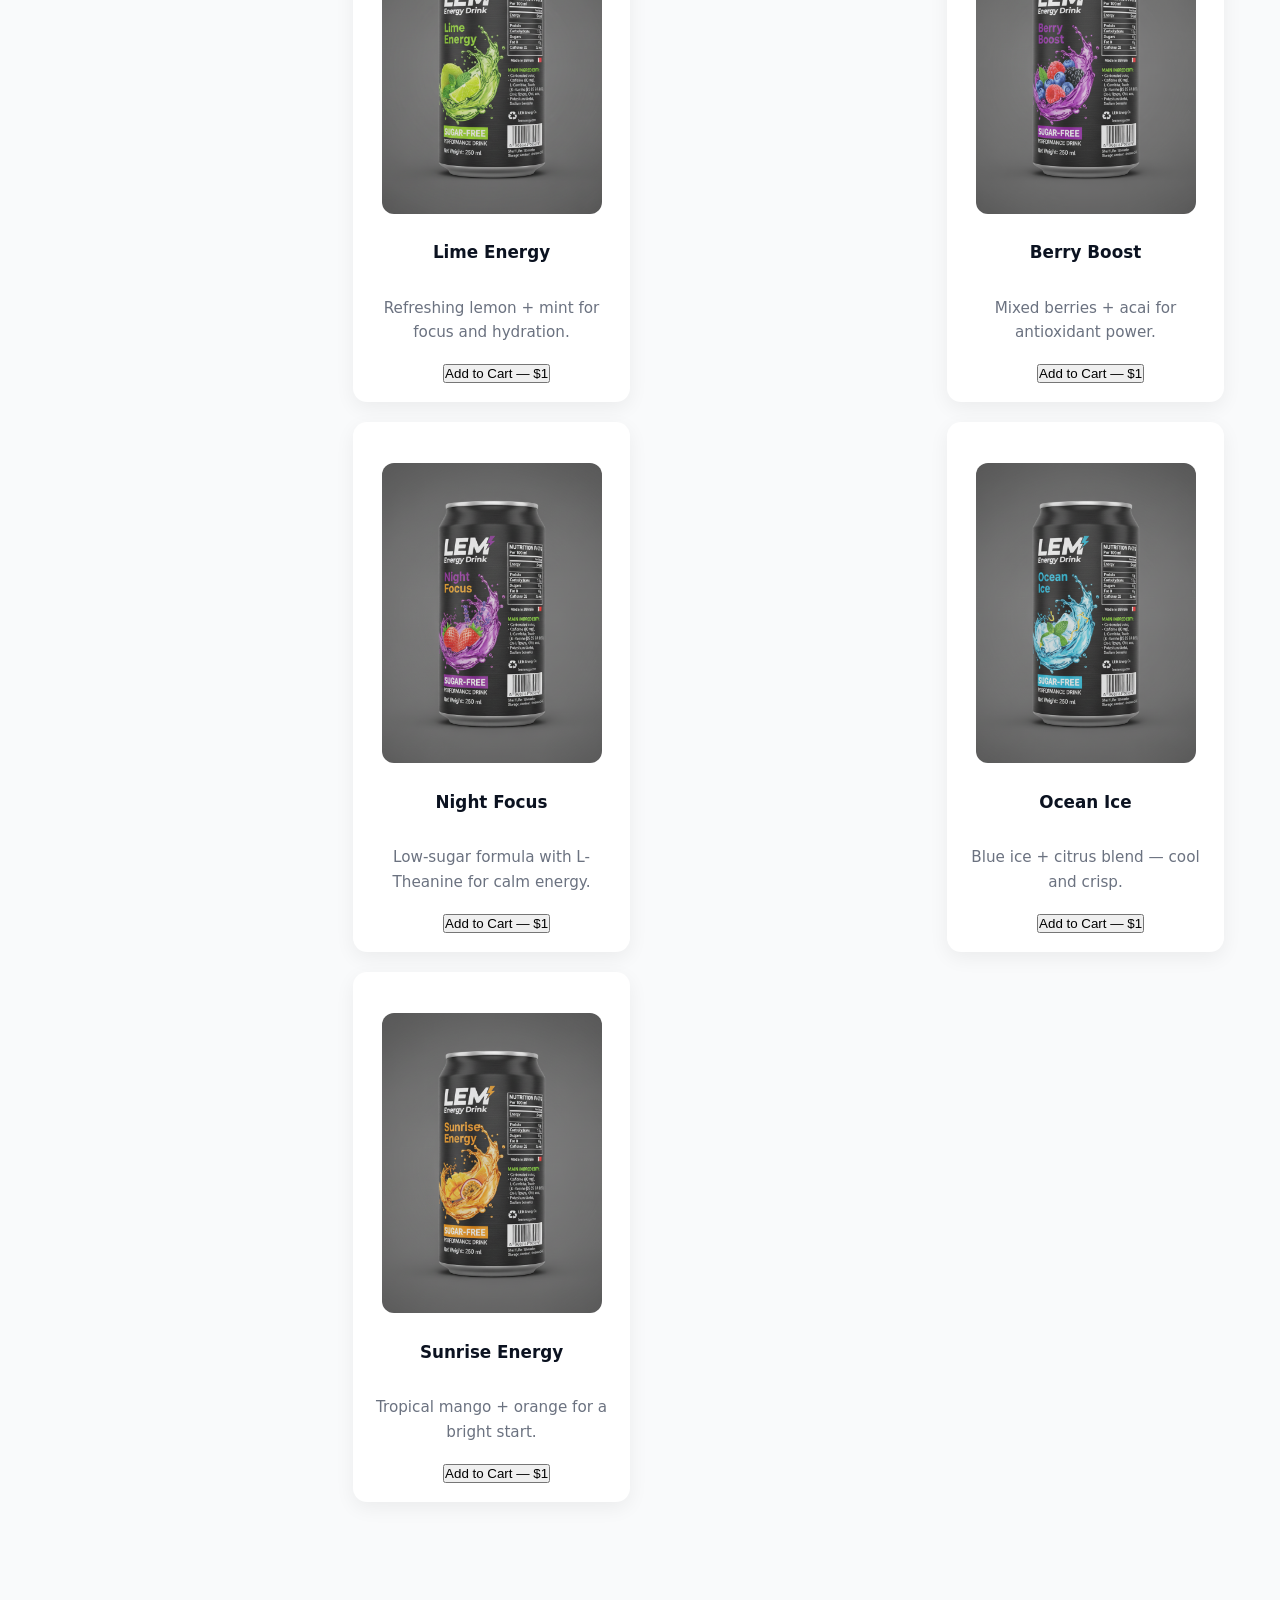
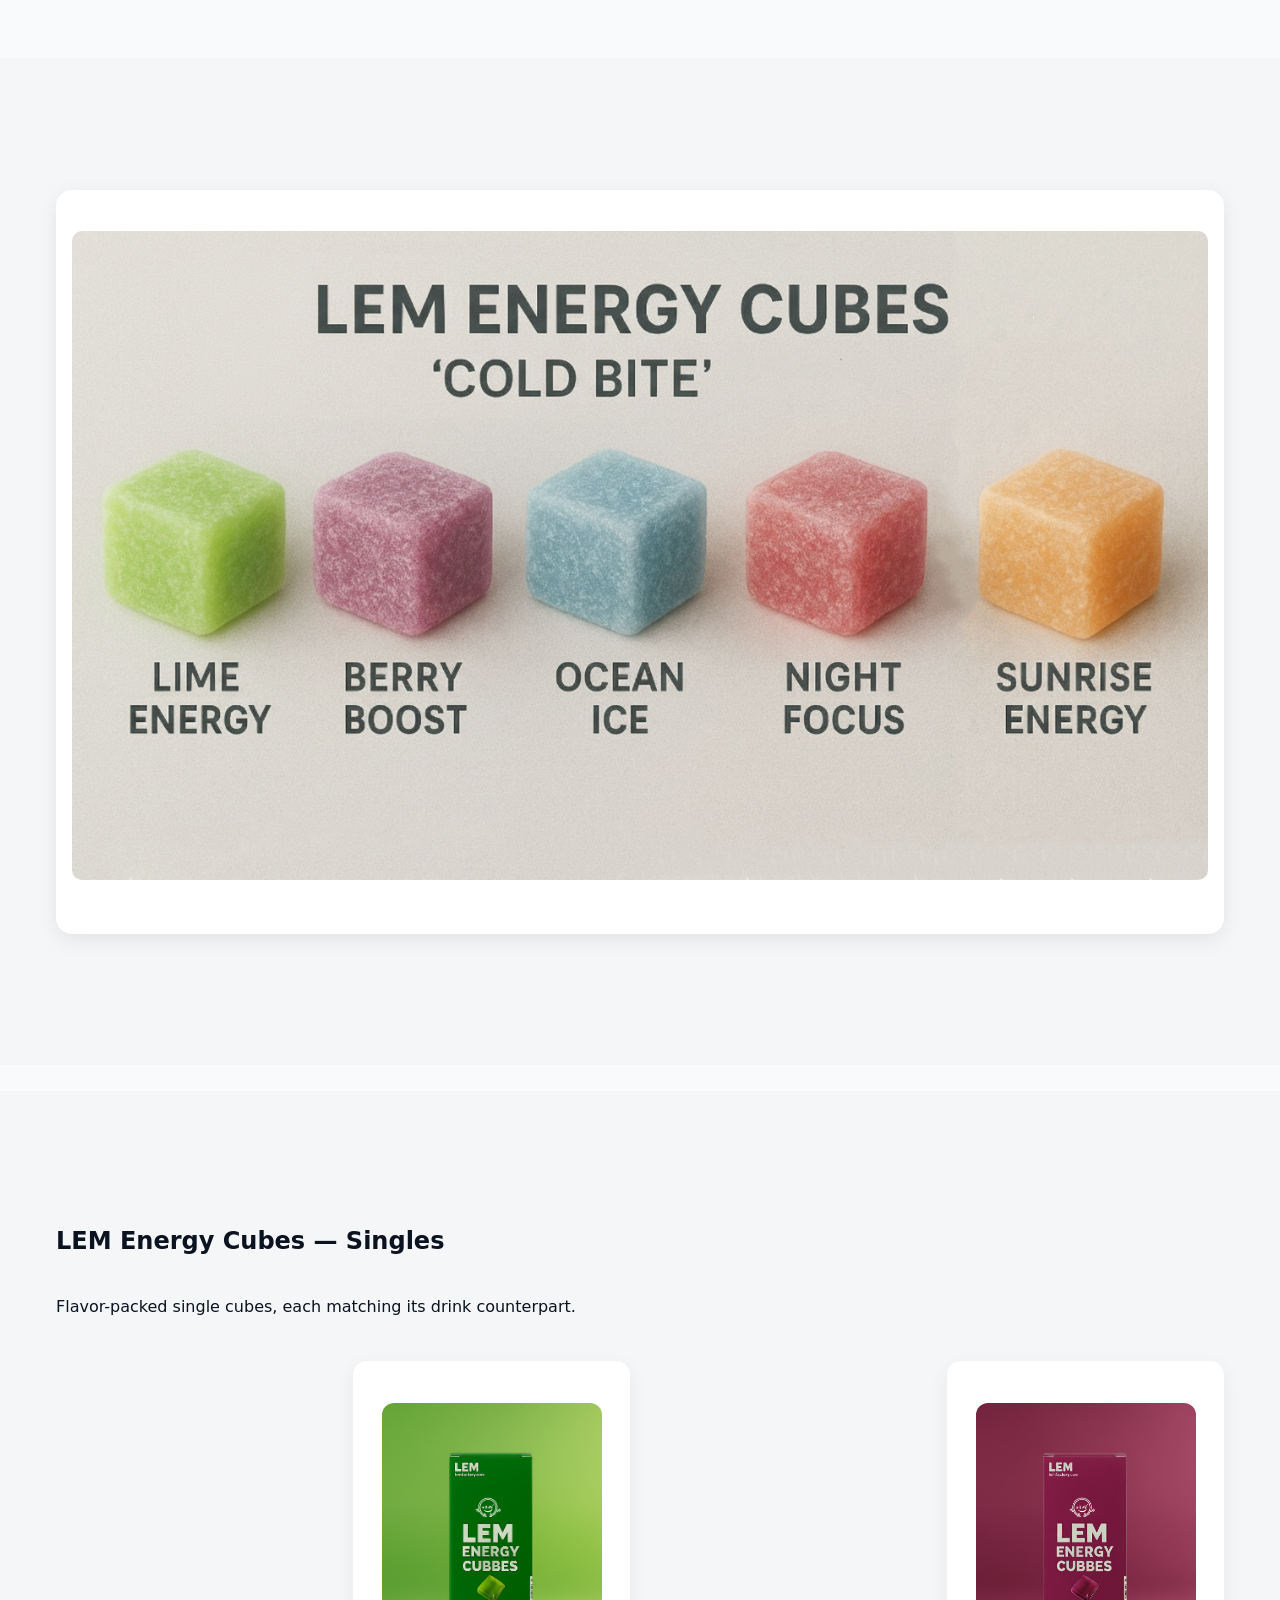
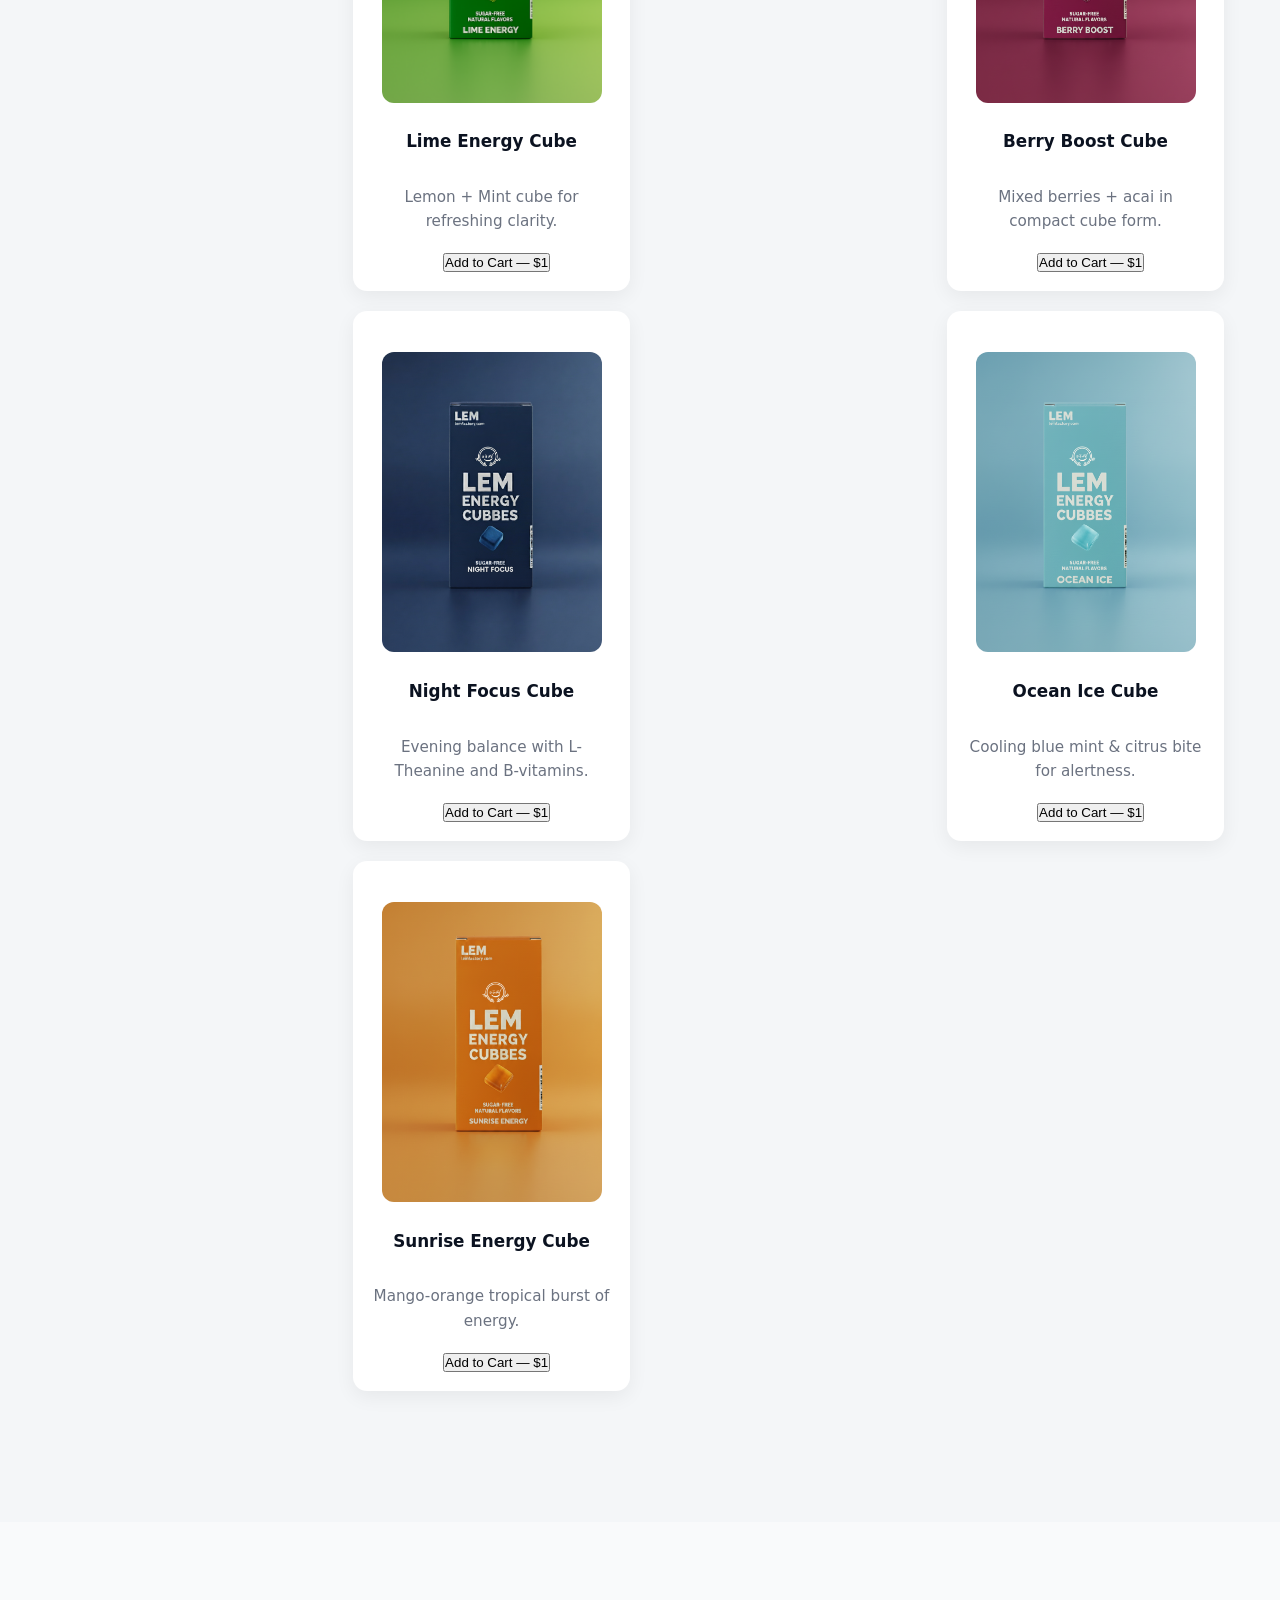
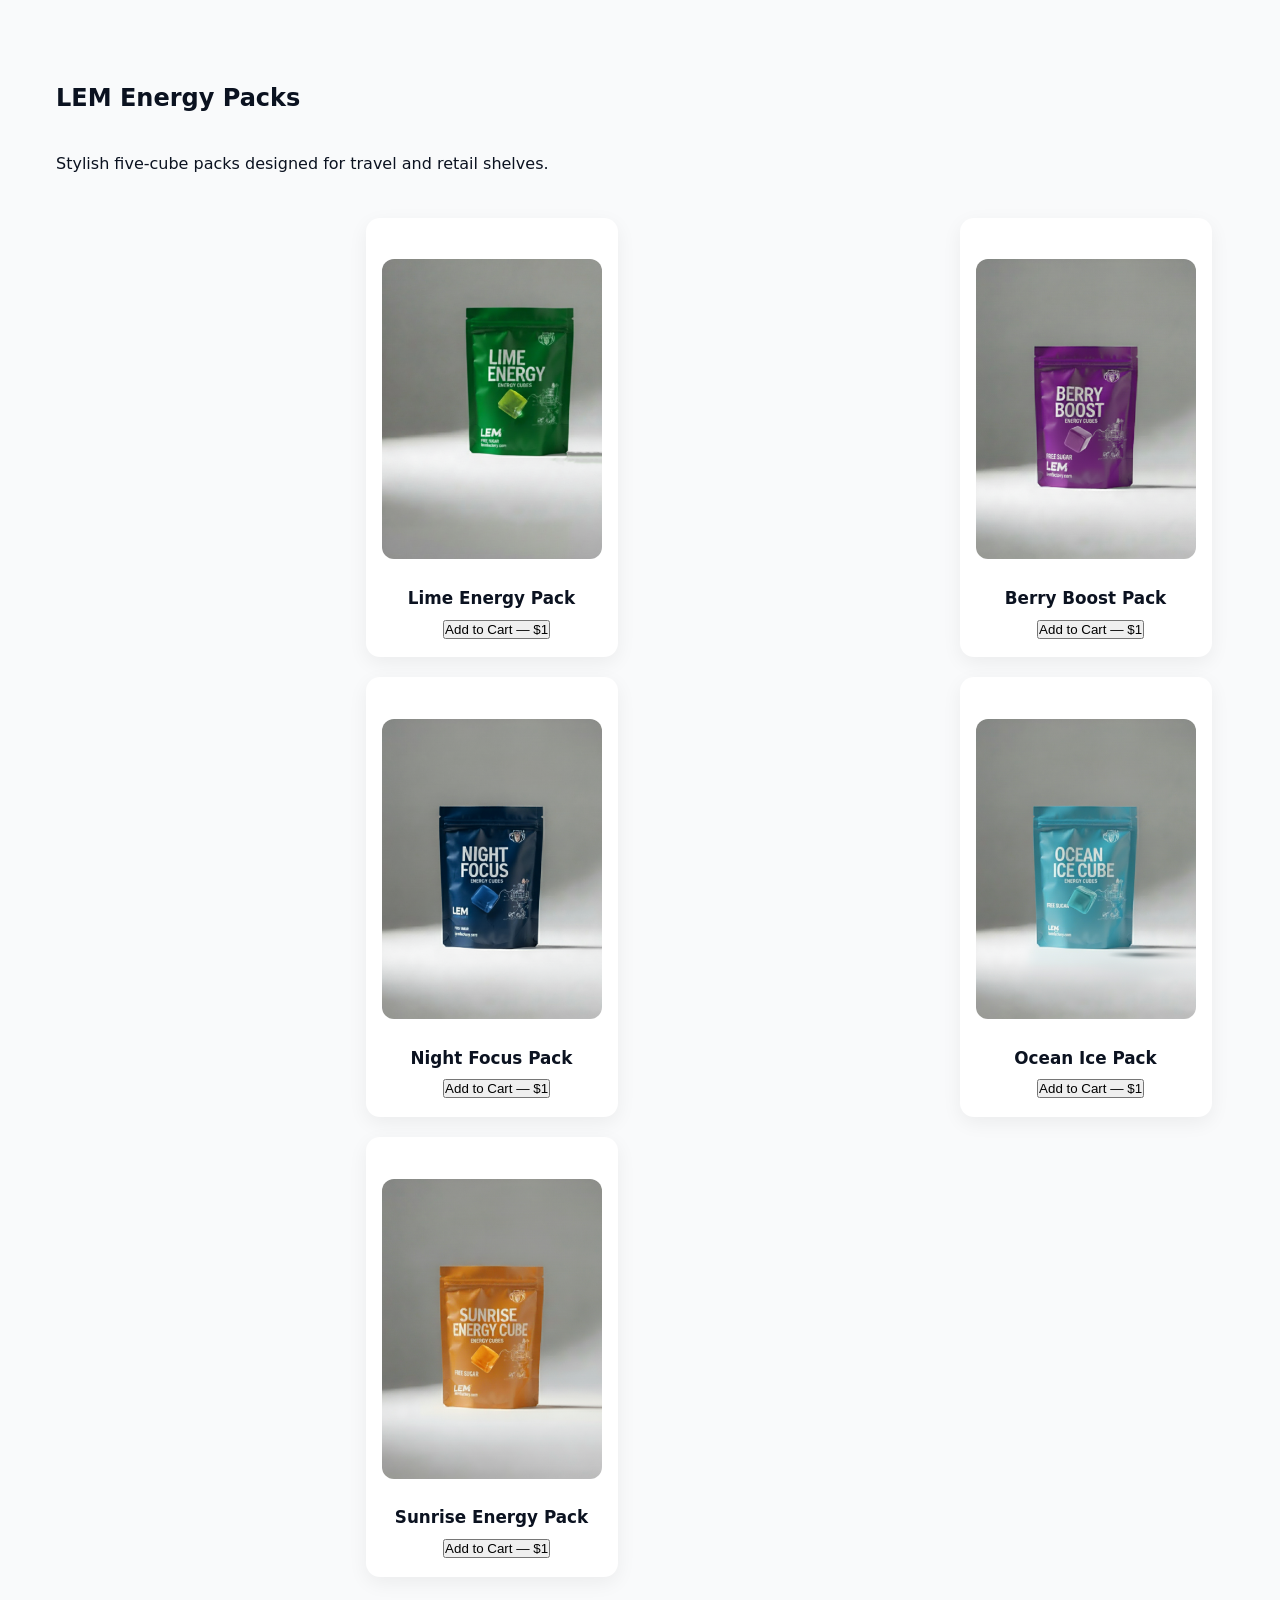
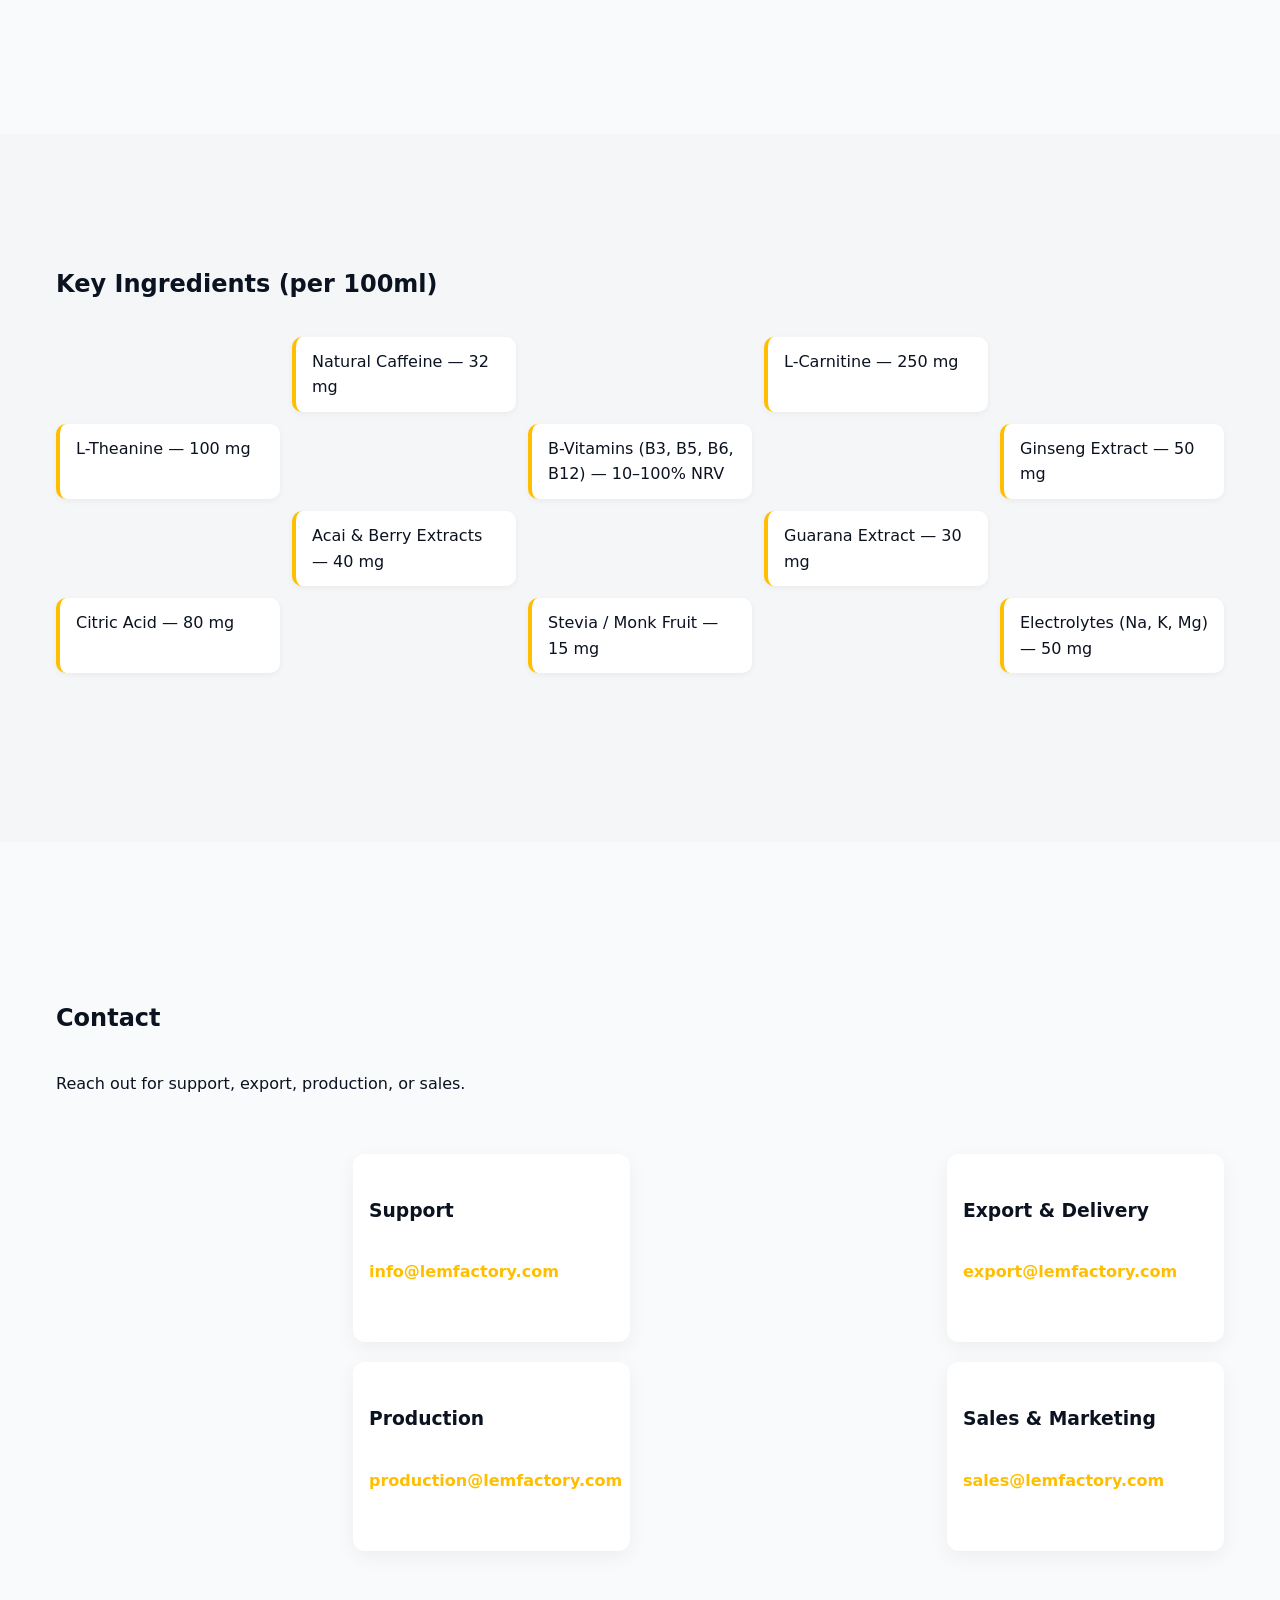
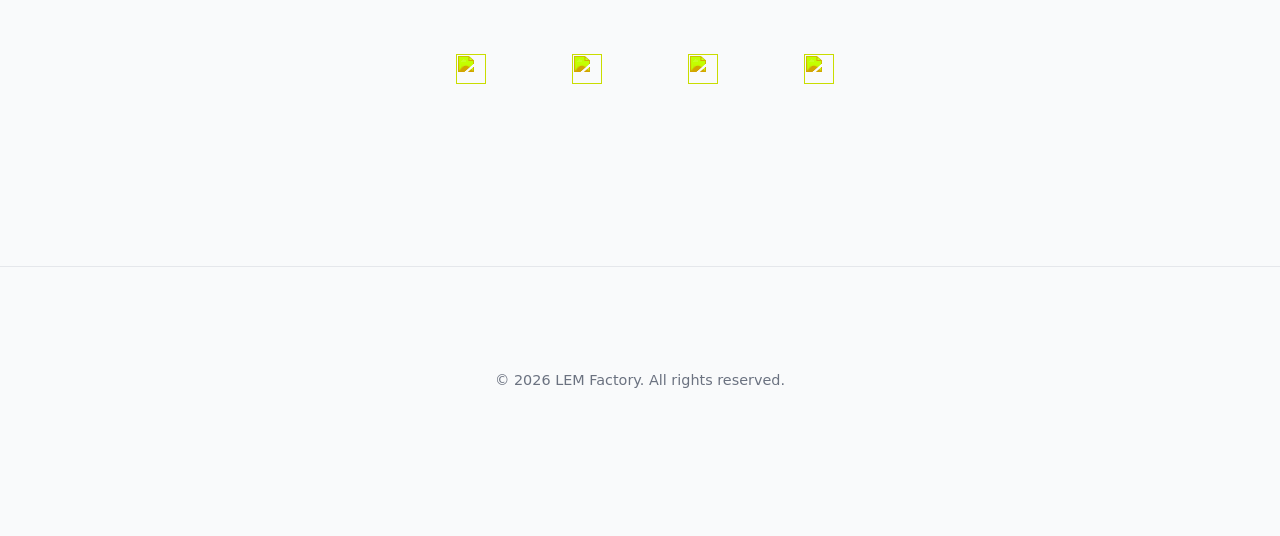
==== commit 96ffbc4d: "Update index.html" ====
--- a/index.html
+++ b/index.html
@@ -1,232 +1,298 @@
 <!doctype html>
 <html lang="en">
 <head>
-  <meta charset="utf-8" />
-  <meta name="viewport" content="width=device-width,initial-scale=1" />
-  <title>LEM Factory — Energy Drinks & Cubes</title>
-  <meta name="description" content="LEM Factory — sugar-free fitness & performance energy drinks and cubes. Natural energy powered by caffeine, L-Carnitine, and B-vitamins." />
-
-  <script>
-    !function(f,b,e,v,n,t,s)
-    {if(f.fbq)return;n=f.fbq=function(){n.callMethod?
-    n.callMethod.apply(n,arguments):n.queue.push(arguments)};
-    if(!f._fbq)f._fbq=n;n.push=n;n.loaded=!0;n.version='2.0';
-    n.queue=[];t=b.createElement(e);t.async=!0;
-    t.src=v;s=b.getElementsByTagName(e)[0];
-    s.parentNode.insertBefore(t,s)}(window, document,'script',
-    'https://connect.facebook.net/en_US/fbevents.js');
-    fbq('init', '785081037921589'); 
-    fbq('track', 'PageView');
-  </script>
-  <noscript>
-    <img height="1" width="1" style="display:none"
-      src="https://www.facebook.com/tr?id=785081037921589&ev=PageView&noscript=1"/>
-  </noscript>
-
-  <script async src="https://www.googletagmanager.com/gtag/js?id=G-0323KWZJW9"></script>
-  <script>
-    window.dataLayer = window.dataLayer || [];
-    function gtag(){dataLayer.push(arguments);}
-    gtag('js', new Date());
-    gtag('config', 'G-0323KWZJW9');
-  </script>
-
-  <style>
-    /* BASIC STYLING */
-    :root { --primary: #ffbf00; --dark: #121212; --light: #ffffff; --gray: #f4f4f4; }
-    body { font-family: 'Segoe UI', Tahoma, Geneva, Verdana, sans-serif; margin: 0; color: var(--dark); line-height: 1.6; overflow-x: hidden; }
-    .container { max-width: 1100px; margin: 0 auto; padding: 0 20px; }
-    
-    /* HEADER & NAV */
-    header { background: #fff; box-shadow: 0 2px 10px rgba(0,0,0,0.1); position: sticky; top: 0; z-index: 1000; }
-    .header-inner { display: flex; justify-content: space-between; align-items: center; padding: 10px 0; }
-    .brand { display: flex; align-items: center; text-decoration: none; color: var(--dark); font-weight: bold; font-size: 1.2rem; }
-    .logo { height: 40px; margin-right: 10px; }
-    nav ul { list-style: none; display: flex; gap: 20px; margin: 0; padding: 0; }
-    nav a { text-decoration: none; color: var(--dark); font-weight: 500; transition: color 0.3s; }
-    nav a:hover { color: var(--primary); }
-    .nav-toggle { display: none; background: none; border: none; font-size: 1.5rem; cursor: pointer; }
-
-    /* HERO */
-    .hero { padding: 80px 0; background: var(--gray); }
-    .hero-grid { display: grid; grid-template-columns: 1fr 1fr; gap: 40px; align-items: center; }
-    .hero-copy h1 { font-size: 3rem; line-height: 1.1; margin-bottom: 20px; }
-    .hero-media img { width: 100%; border-radius: 12px; }
-    .btn { display: inline-block; padding: 12px 28px; border-radius: 6px; text-decoration: none; font-weight: bold; transition: 0.3s; cursor: pointer; border: none; }
-    .btn.primary { background: var(--primary); color: #000; }
-
-    /* CARDS */
-    .section { padding: 60px 0; text-align: center; }
-    .section.alt { background: var(--gray); }
-    .cards-grid { display: grid; grid-template-columns: repeat(auto-fit, minmax(200px, 1fr)); gap: 20px; margin-top: 40px; }
-    .card { background: #fff; padding: 20px; border-radius: 12px; box-shadow: 0 4px 12px rgba(0,0,0,0.05); transition: transform 0.3s; }
-    .card:hover { transform: translateY(-5px); }
-    .card img { width: 100%; height: auto; margin-bottom: 15px; }
-    .add-btn { width: 100%; background: var(--dark); color: #fff; border: none; padding: 10px; border-radius: 6px; cursor: pointer; margin-top: 10px; }
-    .add-btn:hover { background: var(--primary); color: #000; }
-
-    /* SOCIAL & FOOTER */
-    .social { display: flex; justify-content: center; gap: 20px; margin-top: 30px; }
-    .social img { width: 24px; height: 24px; }
-    footer { background: var(--dark); color: #fff; padding: 30px 0; text-align: center; font-size: 0.9rem; }
-
-    /* MOBILE NAV */
-    @media (max-width: 768px) {
-      .hero-grid { grid-template-columns: 1fr; text-align: center; }
-      .nav-toggle { display: block; }
-      .nav { display: none; position: absolute; top: 100%; left: 0; width: 100%; background: #fff; padding: 20px; box-shadow: 0 5px 10px rgba(0,0,0,0.1); }
-      .nav.active { display: block; }
-      nav ul { flex-direction: column; text-align: center; }
-    }
-  </style>
+  <meta charset="utf-8" />
+  <meta name="viewport" content="width=device-width,initial-scale=1" />
+  <title>LEM Factory — Energy Drinks & Cubes</title>
+  <meta name="description" content="LEM Factory — sugar-free fitness & performance energy drinks and cubes. Natural energy powered by caffeine, L-Carnitine, and B-vitamins." />
+
+  <!-- ===== META PIXEL (place in <head>) ===== -->
+  <script>
+  !function(f,b,e,v,n,t,s)
+  {if(f.fbq)return;n=f.fbq=function(){n.callMethod?
+  n.callMethod.apply(n,arguments):n.queue.push(arguments)};
+  if(!f._fbq)f._fbq=n;n.push=n;n.loaded=!0;n.version='2.0';
+  n.queue=[];t=b.createElement(e);t.async=!0;
+  t.src=v;s=b.getElementsByTagName(e)[0];
+  s.parentNode.insertBefore(t,s)}(window, document,'script',
+  'https://connect.facebook.net/en_US/fbevents.js');
+  fbq('init', '785081037921589'); 
+  fbq('track', 'PageView');
+  </script>
+  <noscript>
+    <img height="1" width="1" style="display:none"
+      src="https://www.facebook.com/tr?id=785081037921589&ev=PageView&noscript=1"/>
+  </noscript>
+  <!-- ===== END META PIXEL ===== -->
+
+  <!-- ===== GOOGLE ANALYTICS GA4 (CORRECT) ===== -->
+  <script async src="https://www.googletagmanager.com/gtag/js?id=G-0323KWZJW9"></script>
+  <script>
+    window.dataLayer = window.dataLayer || [];
+    function gtag(){dataLayer.push(arguments);}
+    gtag('js', new Date());
+    gtag('config', 'G-0323KWZJW9');
+  </script>
+  <!-- ===== END GA4 ===== -->
+
+  <link rel="stylesheet" href="styles.css" />
 </head>
 
 <body>
 
-  <div id="cart-icon" title="View cart" style="position:fixed;right:18px;top:18px;z-index:1200;background:#ffbf00;padding:10px 14px;border-radius:24px;box-shadow:0 6px 18px rgba(0,0,0,0.15);cursor:pointer">
-    🛒 <span id="cart-count">0</span>
-  </div>
-
-  <header class="site-header">
-    <div class="container header-inner">
-      <a class="brand" href="#home">
-        <img src="LemLogo.png" alt="LEM Factory logo" class="logo" />
-        <span class="brand-text">LEM Factory</span>
-      </a>
-      <button id="nav-toggle" class="nav-toggle">☰</button>
-      <nav id="main-nav" class="nav">
-        <ul>
-          <li><a href="#drinks">Drinks</a></li>
-          <li><a href="#cubes">Cubes</a></li>
-          <li><a href="#ingredients">Ingredients</a></li>
-          <li><a href="#contact">Contact</a></li>
-        </ul>
-      </nav>
-    </div>
-  </header>
-
-  <main>
-    <section class="hero" id="home">
-      <div class="container hero-grid">
-        <div class="hero-copy">
-          <h1>Natural Energy, Smart Performance</h1>
-          <p class="lead">Sugar-free fitness & performance fuel powered by natural caffeine and L-Carnitine.</p>
-          <a href="#drinks" class="btn primary">Explore Products</a>
-        </div>
-        <div class="hero-media">
-          <img src="All.png" alt="All LEM Energy Drinks" />
-        </div>
-      </div>
-    </section>
-
-    <section class="section" id="drinks">
-      <div class="container">
-        <h2>LEM Energy Drinks</h2>
-        <p class="muted">250 ml — Zero Sugar — Natural Boost</p>
-        <div class="cards-grid">
-          <article class="card">
-            <img src="Lime Energy.png" alt="Lime Energy"/>
-            <h3>Lime Energy</h3>
-            <button class="add-btn" data-product="Lime Drink" data-price="1.2">Add to Cart — 1.2 BHD</button>
-          </article>
-          <article class="card">
-            <img src="Berry Boost.png" alt="Berry Boost"/>
-            <h3>Berry Boost</h3>
-            <button class="add-btn" data-product="Berry Drink" data-price="1.2">Add to Cart — 1.2 BHD</button>
-          </article>
-          <article class="card">
-            <img src="Night Focus.png" alt="Night Focus"/>
-            <h3>Night Focus</h3>
-            <button class="add-btn" data-product="Night Drink" data-price="1.2">Add to Cart — 1.2 BHD</button>
-          </article>
-        </div>
-      </div>
-    </section>
-
-    <section class="section alt" id="cubes">
-      <div class="container">
-        <h2>Single Energy Cubes</h2>
-        <div class="cards-grid">
-          <article class="card">
-            <img src="single lime cubes.png" alt="Lime Cube"/>
-            <h3>Lime Single</h3>
-            <button class="add-btn" data-product="Lime Single" data-price="3">Add to Cart — 3 BHD</button>
-          </article>
-          <article class="card">
-            <img src="single berry cubes.png" alt="Berry Cube"/>
-            <h3>Berry Single</h3>
-            <button class="add-btn" data-product="Berry Single" data-price="3">Add to Cart — 3 BHD</button>
-          </article>
-        </div>
-      </div>
-    </section>
-
-    <section class="section" id="packs">
-      <div class="container">
-        <h2>Energy Cube Packs</h2>
-        <div class="cards-grid">
-          <article class="card">
-            <img src="Lim Energy Cube.png" alt="Lime Energy Pack"/>
-            <h3>Lime Pack</h3>
-            <button class="add-btn" data-product="Lime Pack" data-price="6">Add to Cart — 6 BHD</button>
-          </article>
-          <article class="card">
-            <img src="Berry Boost Cube.png" alt="Berry Boost Pack"/>
-            <h3>Berry Pack</h3>
-            <button class="add-btn" data-product="Berry Pack" data-price="6">Add to Cart — 6 BHD</button>
-          </article>
-        </div>
-      </div>
-    </section>
-
-    <section class="section alt" id="contact">
-      <div class="container">
-        <h2>Contact Our Team</h2>
-        <div class="social">
-          <a href="https://www.tiktok.com/@lemfactory"><img src="https://cdn.jsdelivr.net/gh/simple-icons/simple-icons/icons/tiktok.svg" alt="TikTok"></a>
-          <a href="https://www.instagram.com/lemfactory"><img src="https://cdn.jsdelivr.net/gh/simple-icons/simple-icons/icons/instagram.svg" alt="Instagram"></a>
-        </div>
-        <p style="margin-top:20px;">Email: info@lemfactory.com</p>
-      </div>
-    </section>
-  </main>
-
-  <footer class="site-footer">
-    <div class="container">
-      <p>&copy; <span id="year"></span> LEM Factory. All rights reserved.</p>
-    </div>
-  </footer>
-
-  <script>
-    // 1. Update Year
-    document.getElementById('year').textContent = new Date().getFullYear();
-
-    // 2. Mobile Nav Toggle
-    const navToggle = document.getElementById('nav-toggle');
-    const mainNav = document.getElementById('main-nav');
-    navToggle.addEventListener('click', () => {
-      mainNav.classList.toggle('active');
-    });
-
-    // 3. Simple Cart Logic
-    let cartCount = 0;
-    const cartDisplay = document.getElementById('cart-count');
-    document.querySelectorAll('.add-btn').forEach(button => {
-      button.addEventListener('click', () => {
-        cartCount++;
-        cartDisplay.textContent = cartCount;
-        
-        // Track Pixel Event
-        if(typeof fbq !== 'undefined') {
-            fbq('track', 'AddToCart', {
-                content_name: button.getAttribute('data-product'),
-                value: button.getAttribute('data-price'),
-                currency: 'BHD'
-            });
-        }
-        alert(button.getAttribute('data-product') + ' added to cart!');
-      });
-    });
-  </script>
+  <!-- Floating Cart Counter -->
+  <div id="cart-icon" title="View cart" style="position:fixed;right:18px;top:18px;z-index:1200;background:#ffbf00;padding:10px 14px;border-radius:24px;box-shadow:0 6px 18px rgba(0,0,0,0.15);cursor:pointer">
+    🛒 <span id="cart-count">0</span>
+  </div>
+
+  <!-- Fixed Header -->
+  <header class="site-header fixed">
+    <div class="container header-inner">
+      <a class="brand" href="#home">
+        <img src="LemLogo.png" alt="LEM Factory logo" class="logo" />
+        <span class="brand-text">LEM Factory</span>
+      </a>
+      <button id="nav-toggle" aria-expanded="false" aria-controls="main-nav" class="nav-toggle">☰</button>
+      <nav id="main-nav" class="nav">
+        <ul>
+          <li><a href="#drinks">Drinks</a></li>
+          <li><a href="#cubes">Energy Cubes</a></li>
+          <li><a href="#ingredients">Ingredients</a></li>
+          <li><a href="#contact">Contact</a></li>
+        </ul>
+      </nav>
+    </div>
+  </header>
+
+  <main>
+
+    <!-- Hero -->
+    <section class="hero" id="home">
+      <div class="container hero-grid">
+        <div class="hero-copy">
+          <h1>LEM Factory — Natural Energy, Smart Performance</h1>
+          <p class="lead">Sugar-free fitness & performance energy drinks and cubes — powered by natural caffeine, L-Carnitine, and vitamins.</p>
+          <a href="#drinks" class="btn primary">Explore Products</a>
+        </div>
+        <div class="hero-media">
+          <img src="All.png" alt="All LEM Energy Drinks" />
+        </div>
+      </div>
+    </section>
+
+    <!-- Drinks -->
+    <section class="section" id="drinks">
+      <div class="container">
+        <h2>LEM Energy Drinks</h2>
+        <p class="muted">Sugar-free 250 ml aluminum cans — each flavor with a unique boost.</p>
+
+        <div class="cards-grid center">
+
+          <article class="card">
+            <img src="Lime Energy.png" alt="Lime Energy"/>
+            <h3>Lime Energy</h3>
+            <p>Refreshing lemon + mint for focus and hydration.</p>
+            <button class="add-btn" data-product="Lime Energy" data-price="1.00">Add to Cart — $1</button>
+          </article>
+
+          <article class="card">
+            <img src="Berry Boost.png" alt="Berry Boost"/>
+            <h3>Berry Boost</h3>
+            <p>Mixed berries + acai for antioxidant power.</p>
+            <button class="add-btn" data-product="Berry Boost" data-price="1.00">Add to Cart — $1</button>
+          </article>
+
+          <article class="card">
+            <img src="Night Focus.png" alt="Night Focus"/>
+            <h3>Night Focus</h3>
+            <p>Low-sugar formula with L-Theanine for calm energy.</p>
+            <button class="add-btn" data-product="Night Focus" data-price="1.00">Add to Cart — $1</button>
+          </article>
+
+          <article class="card">
+            <img src="Ocean Ice.png" alt="Ocean Ice"/>
+            <h3>Ocean Ice</h3>
+            <p>Blue ice + citrus blend — cool and crisp.</p>
+            <button class="add-btn" data-product="Ocean Ice" data-price="1.00">Add to Cart — $1</button>
+          </article>
+
+          <article class="card">
+            <img src="Sunrise Energy.png" alt="Sunrise Energy"/>
+            <h3>Sunrise Energy</h3>
+            <p>Tropical mango + orange for a bright start.</p>
+            <button class="add-btn" data-product="Sunrise Energy" data-price="1.00">Add to Cart — $1</button>
+          </article>
+
+        </div>
+      </div>
+    </section>
+
+    <!-- Eaten Cube Banner -->
+    <section class="section alt banner-section">
+      <div class="container">
+        <div class="card large">
+          <img src="allflavours.png" alt="LEM Energy Cubes - All Flavours" />
+        </div>
+      </div>
+    </section>
+
+    <!-- Single Cubes -->
+    <section class="section alt" id="cubes">
+      <div class="container">
+        <h2>LEM Energy Cubes — Singles</h2>
+        <p class="muted">Flavor-packed single cubes, each matching its drink counterpart.</p>
+
+        <div class="cards-grid center">
+
+          <article class="card">
+            <img src="single lime cubes.png" alt="Lime Cube"/>
+            <h3>Lime Energy Cube</h3>
+            <p>Lemon + Mint cube for refreshing clarity.</p>
+            <button class="add-btn" data-product="Lime Energy Cube" data-price="1.00">Add to Cart — $1</button>
+          </article>
+
+          <article class="card">
+            <img src="single berry cubes.png" alt="Berry Cube"/>
+            <h3>Berry Boost Cube</h3>
+            <p>Mixed berries + acai in compact cube form.</p>
+            <button class="add-btn" data-product="Berry Boost Cube" data-price="1.00">Add to Cart — $1</button>
+          </article>
+
+          <article class="card">
+            <img src="single night cubes.png" alt="Night Focus Cube"/>
+            <h3>Night Focus Cube</h3>
+            <p>Evening balance with L-Theanine and B-vitamins.</p>
+            <button class="add-btn" data-product="Night Focus Cube" data-price="1.00">Add to Cart — $1</button>
+          </article>
+
+          <article class="card">
+            <img src="single ocean ice cubes.png" alt="Ocean Ice Cube"/>
+            <h3>Ocean Ice Cube</h3>
+            <p>Cooling blue mint & citrus bite for alertness.</p>
+            <button class="add-btn" data-product="Ocean Ice Cube" data-price="1.00">Add to Cart — $1</button>
+          </article>
+
+          <article class="card">
+            <img src="single sun cubes.png" alt="Sunrise Cube"/>
+            <h3>Sunrise Energy Cube</h3>
+            <p>Mango-orange tropical burst of energy.</p>
+            <button class="add-btn" data-product="Sunrise Energy Cube" data-price="1.00">Add to Cart — $1</button>
+          </article>
+
+        </div>
+      </div>
+    </section>
+
+    <!-- Packs -->
+    <section class="section" id="packs">
+      <div class="container">
+        <h2>LEM Energy Packs</h2>
+        <p class="muted">Stylish five-cube packs designed for travel and retail shelves.</p>
+
+        <div class="cards-grid center">
+
+          <article class="card">
+            <img src="Lim Energy Cube.png" alt="Lime Energy Pack"/>
+            <h3>Lime Energy Pack</h3>
+            <button class="add-btn" data-product="Lime Energy Pack" data-price="1.00">Add to Cart — $1</button>
+          </article>
+
+          <article class="card">
+            <img src="Berry Boost Cube.png" alt="Berry Boost Pack"/>
+            <h3>Berry Boost Pack</h3>
+            <button class="add-btn" data-product="Berry Boost Pack" data-price="1.00">Add to Cart — $1</button>
+          </article>
+
+          <article class="card">
+            <img src="Night Focus Cube.png" alt="Night Focus Pack"/>
+            <h3>Night Focus Pack</h3>
+            <button class="add-btn" data-product="Night Focus Pack" data-price="1.00">Add to Cart — $1</button>
+          </article>
+
+          <article class="card">
+            <img src="Ocean Ice Cube.png" alt="Ocean Ice Pack"/>
+            <h3>Ocean Ice Pack</h3>
+            <button class="add-btn" data-product="Ocean Ice Pack" data-price="1.00">Add to Cart — $1</button>
+          </article>
+
+          <article class="card">
+            <img src="Sunrise Energy Cube.png" alt="Sunrise Energy Pack"/>
+            <h3>Sunrise Energy Pack</h3>
+            <button class="add-btn" data-product="Sunrise Energy Pack" data-price="1.00">Add to Cart — $1</button>
+          </article>
+
+        </div>
+      </div>
+    </section>
+
+    <!-- INGREDIENTS -->
+    <section class="section alt" id="ingredients">
+      <div class="container">
+        <h2>Key Ingredients (per 100ml)</h2>
+        <ul class="ingredients-list">
+          <li>Natural Caffeine — 32 mg</li>
+          <li>L-Carnitine — 250 mg</li>
+          <li>L-Theanine — 100 mg</li>
+          <li>B-Vitamins (B3, B5, B6, B12) — 10–100% NRV</li>
+          <li>Ginseng Extract — 50 mg</li>
+          <li>Acai & Berry Extracts — 40 mg</li>
+          <li>Guarana Extract — 30 mg</li>
+          <li>Citric Acid — 80 mg</li>
+          <li>Stevia / Monk Fruit — 15 mg</li>
+          <li>Electrolytes (Na, K, Mg) — 50 mg</li>
+        </ul>
+      </div>
+    </section>
+
+    <!-- CONTACT -->
+    <section class="section" id="contact">
+      <div class="container">
+        <h2>Contact</h2>
+        <p>Reach out for support, export, production, or sales.</p>
+
+        <div class="contact-grid">
+          <div class="contact-card">
+            <h3>Support</h3>
+            <p><a href="mailto:info@lemfactory.com">info@lemfactory.com</a></p>
+          </div>
+
+          <div class="contact-card">
+            <h3>Export & Delivery</h3>
+            <p><a href="mailto:export@lemfactory.com">export@lemfactory.com</a></p>
+          </div>
+
+          <div class="contact-card">
+            <h3>Production</h3>
+            <p><a href="mailto:production@lemfactory.com">production@lemfactory.com</a></p>
+          </div>
+
+          <div class="contact-card">
+            <h3>Sales & Marketing</h3>
+            <p><a href="mailto:sales@lemfactory.com">sales@lemfactory.com</a></p>
+          </div>
+        </div>
+
+        <div class="social">
+          <a href="https://www.tiktok.com/@lemfactory" target="_blank"><img src="https://cdn.jsdelivr.net/gh/simple-icons/simple-icons/icons/tiktok.svg"></a>
+          <a href="https://www.instagram.com/lemfactory" target="_blank"><img src="https://cdn.jsdelivr.net/gh/simple-icons/simple-icons/icons/instagram.svg"></a>
+          <a href="https://x.com/lemfactory" target="_blank"><img src="https://cdn.jsdelivr.net/gh/simple-icons/simple-icons/icons/x.svg"></a>
+          <a href="https://www.youtube.com/@lem_factory" target="_blank"><img src="https://cdn.jsdelivr.net/gh/simple-icons/simple-icons/icons/youtube.svg"></a>
+        </div>
+      </div>
+    </section>
+
+  </main>
+
+  <footer class="site-footer">
+    <div class="container footer-inner">
+      <p>&copy; <span id="year"></span> LEM Factory. All rights reserved.</p>
+    </div>
+  </footer>
+
+  <div id="lightbox" class="lightbox">
+    <img id="lightbox-img" src="" alt="">
+  </div>
+
+  <script src="script.js"></script>
 </body>
 </html>
--- a/styles.css
+++ b/styles.css
@@ -0,0 +1,400 @@
+:root {
+  --bg: #f9fafb;
+  --card: #ffffff;
+  --muted: #6b7280;
+  --accent: #ffbf00;
+  --text: #0b1220;
+  --max-width: 1200px;
+  --radius: 14px;
+  --gap: 1.25rem;
+}
+
+/* === Base === */
+* { box-sizing: border-box; margin: 0; padding: 0; }
+body {
+  font-family: 'Inter', system-ui, sans-serif;
+  background: var(--bg);
+  color: var(--text);
+  line-height: 1.6;
+  padding-top: 80px; /* prevent content hiding under header */
+}
+h1, h2, h3 { margin-bottom: 0.5rem; font-weight: 700; }
+p { margin-bottom: 1rem; }
+img { max-width: 100%; display: block; }
+
+/* === Layout === */
+.container {
+  max-width: var(--max-width);
+  margin: 0 auto;
+  padding: 2rem 1rem;
+}
+.section { padding: 3rem 0; }
+.section.alt { background: #f4f6f8; }
+.cards-grid {
+  display: grid;
+  grid-template-columns: repeat(auto-fit, minmax(220px, 1fr));
+  gap: var(--gap);
+}
+
+/* === Fixed Header === */
+.site-header.fixed {
+  position: fixed;
+  top: 0;
+  left: 0;
+  width: 100%;
+  background: #fff;
+  border-bottom: 1px solid #e2e8f0;
+  z-index: 1000;
+}
+.header-inner {
+  display: flex;
+  align-items: center;
+  justify-content: space-between;
+}
+.brand {
+  display: flex;
+  align-items: center;
+  text-decoration: none;
+  color: var(--text);
+  font-weight: 700;
+  gap: 0.5rem;
+}
+.brand .logo { width: 42px; height: 42px; }
+.nav ul {
+  display: flex;
+  list-style: none;
+  gap: 1.25rem;
+}
+.nav a {
+  text-decoration: none;
+  color: var(--text);
+  font-weight: 500;
+  padding: 0.25rem 0.5rem;
+  border-radius: 8px;
+}
+.nav a:hover { background: #f2f2f2; }
+.nav-toggle { display: none; }
+
+/* === Hero === */
+.hero {
+  padding: 4rem 0;
+}
+.hero-grid {
+  display: grid;
+  grid-template-columns: 1fr 460px;
+  align-items: center;
+  gap: 2rem;
+}
+.hero-copy h1 { font-size: 2rem; }
+.lead { color: var(--muted); font-size: 1.05rem; }
+
+/* === Cards === */
+.card {
+  background: var(--card);
+  border-radius: var(--radius);
+  padding: 1rem;
+  box-shadow: 0 6px 20px rgba(0,0,0,0.06);
+  text-align: center;
+  transition: transform 0.3s ease, box-shadow 0.3s ease;
+}
+.card img {
+  border-radius: 10px;
+  margin-bottom: 0.75rem;
+  height: 180px;
+  object-fit: cover;
+  transition: transform 0.3s ease, box-shadow 0.3s ease;
+}
+.card:hover img {
+  transform: scale(1.08);
+  box-shadow: 0 10px 30px rgba(0,0,0,0.1);
+  cursor: pointer;
+}
+.card h3 { margin-bottom: 0.25rem; font-size: 1.05rem; }
+.card p { color: var(--muted); font-size: 0.95rem; }
+
+/* === Large Banner (Eaten Product Image) === */
+.banner-section .card.large {
+  width: 100%;
+  border-radius: 16px;
+  overflow: hidden;
+  box-shadow: 0 6px 20px rgba(0,0,0,0.08);
+}
+.banner-section .card.large img {
+  width: 100%;
+  height: auto;
+  object-fit: cover;
+  display: block;
+}
+
+/* === Ingredients === */
+.ingredients-list {
+  list-style: none;
+  padding: 0;
+  display: grid;
+  grid-template-columns: repeat(auto-fit, minmax(220px, 1fr));
+  gap: 0.75rem;
+}
+.ingredients-list li {
+  background: #fff;
+  border-radius: 10px;
+  padding: 0.75rem 1rem;
+  box-shadow: 0 2px 6px rgba(0,0,0,0.05);
+  border-left: 4px solid var(--accent);
+  transition: transform 0.2s ease;
+}
+.ingredients-list li:hover {
+  transform: translateY(-3px);
+}
+
+/* === Buttons === */
+.btn {
+  display: inline-block;
+  padding: 0.6rem 1rem;
+  border-radius: 10px;
+  text-decoration: none;
+  border: 0;
+  cursor: pointer;
+}
+.btn.primary {
+  background: var(--accent);
+  color: #000;
+}
+.btn.primary:hover {
+  background: #e0aa00;
+}
+
+/* === Contact & Social === */
+.contact-grid {
+  display: grid;
+  grid-template-columns: repeat(auto-fit, minmax(220px, 1fr));
+  gap: var(--gap);
+  margin-top: 1rem;
+}
+.contact-card {
+  background: #fff;
+  border-radius: 12px;
+  padding: 1rem;
+  box-shadow: 0 6px 20px rgba(0,0,0,0.05);
+}
+.contact-card a {
+  color: var(--accent);
+  text-decoration: none;
+  font-weight: 600;
+}
+.contact-card a:hover { text-decoration: underline; }
+
+.social {
+  margin-top: 2rem;
+  display: flex;
+  justify-content: center;
+  gap: 1.25rem;
+}
+.social img {
+  width: 30px;
+  height: 30px;
+  transition: transform 0.3s ease;
+  filter: invert(0.1) sepia(1) saturate(6) hue-rotate(15deg);
+}
+.social img:hover {
+  transform: scale(1.2);
+  filter: brightness(1.1);
+}
+
+/* === Footer === */
+.site-footer {
+  background: #f9fafb;
+  padding: 1.5rem 0;
+  text-align: center;
+  font-size: 0.9rem;
+  color: var(--muted);
+  border-top: 1px solid #e5e7eb;
+}
+
+/* === Responsive === */
+@media (max-width: 900px) {
+  .hero-grid { grid-template-columns: 1fr; text-align: center; }
+  .hero-media img { max-width: 320px; margin: 0 auto; }
+  .nav-toggle {
+    display: block;
+    background: none;
+    border: 0;
+    font-size: 1.5rem;
+  }
+  .nav {
+    position: absolute;
+    right: 1rem;
+    top: 70px;
+    background: #fff;
+    padding: 1rem;
+    border-radius: 12px;
+    box-shadow: 0 10px 30px rgba(0,0,0,0.1);
+    display: none;
+  }
+  .nav[aria-hidden="false"] { display: block; }
+  .nav ul { flex-direction: column; gap: 0.75rem; }
+}
+
+/* Centered cards */
+.cards-grid.center {
+  justify-items: center;
+  text-align: center;
+}
+.cards-grid.center .card img {
+  margin: 0 auto;
+  display: block;
+  width: 220px;
+  height: 300px;
+  object-fit: cover;
+  border-radius: 12px;
+}
+
+/* Lightbox (click-to-zoom preview) */
+.lightbox {
+  display: none;
+  position: fixed;
+  top: 0; left: 0;
+  width: 100%; height: 100%;
+  background: rgba(0,0,0,0.85);
+  justify-content: center;
+  align-items: center;
+  z-index: 2000;
+}
+.lightbox img {
+  max-width: 90%;
+  max-height: 90%;
+  border-radius: 16px;
+  box-shadow: 0 10px 40px rgba(0,0,0,0.3);
+  animation: fadeIn 0.3s ease;
+}
+@keyframes fadeIn { from { opacity: 0; } to { opacity: 1; } }
+/* Fix allflavours.png large display */
+.banner-box {
+  width: 100%;
+  height: 420px;
+  display: flex;
+  justify-content: center;
+  align-items: center;
+  overflow: hidden;
+}
+
+.banner-box img {
+  width: 100%;
+  height: 100%;
+  object-fit: cover;
+}
+/* Cart button in header */
+.header-controls { display:flex; align-items:center; gap:1rem; }
+.cart-btn {
+  background: transparent;
+  border: 0;
+  font-size: 1.05rem;
+  cursor: pointer;
+  position: relative;
+}
+#cart-count {
+  background: var(--accent);
+  color: #000;
+  padding: 0 .45rem;
+  border-radius: 10px;
+  margin-left: .35rem;
+  font-weight:700;
+}
+
+/* Cart modal */
+.cart-modal {
+  display: none;
+  position: fixed;
+  inset: 0;
+  background: rgba(0,0,0,0.45);
+  justify-content: center;
+  align-items: center;
+  z-index: 3000;
+}
+.cart-modal .cart-panel {
+  width: 420px;
+  max-width: calc(100% - 40px);
+  background: #fff;
+  border-radius: 12px;
+  padding: 1rem 1.25rem;
+  box-shadow: 0 20px 60px rgba(0,0,0,0.2);
+}
+.cart-close { float: right; border: 0; background: none; font-size: 1.1rem; cursor: pointer; }
+.cart-row { display:flex; justify-content:space-between; align-items:center; padding: .5rem 0; border-bottom: 1px solid #f1f1f1; }
+.cart-row-left { max-width:60%; }
+.cart-title { font-weight:700; }
+.cart-sku { font-size: .85rem; color: var(--muted); }
+.cart-row-right { display:flex; align-items:center; gap:.6rem; }
+.qty { min-width: 28px; text-align:center; display:inline-block; }
+.qty-plus, .qty-minus {
+  background:#eee; border:0; border-radius:6px; padding:4px 8px; cursor:pointer;
+}
+.line-price { font-weight:700; margin-left:.5rem; }
+
+/* Cart summary and actions */
+.cart-summary { margin-top: .75rem; display:flex; justify-content:space-between; font-weight:600; color:var(--muted); }
+.cart-actions { margin-top: .75rem; display:flex; gap:.5rem; justify-content:flex-end; }
+/* Floating Cart Icon */
+#cart-icon {
+  position: fixed;
+  top: 110px;
+  right: 20px;
+  background: #ffbf00;
+  padding: 10px 15px;
+  border-radius: 40px;
+  font-size: 18px;
+  font-weight: bold;
+  cursor: pointer;
+  z-index: 2000;
+  box-shadow: 0 4px 12px rgba(0,0,0,0.2);
+}
+
+#cart-icon:hover {
+  background: #e0aa00;
+}
+
+#cart-count {
+  font-weight: 700;
+  margin-left: 5px;
+}
+/* Floating Cart Icon */
+#cart-icon {
+  position: fixed;
+  top: 110px;
+  right: 20px;
+  background: #ffbf00;
+  padding: 10px 15px;
+  border-radius: 40px;
+  font-size: 18px;
+  font-weight: bold;
+  cursor: pointer;
+  z-index: 3000;
+  box-shadow: 0 4px 12px rgba(0,0,0,0.2);
+}
+
+#cart-icon:hover {
+  background: #e0aa00;
+}
+
+#cart-count {
+  font-weight: bold;
+  margin-left: 5px;
+}
+/* Floating Cart Icon (ensure visible) */
+#cart-icon {
+  position: fixed;
+  top: 110px;
+  right: 20px;
+  background: #ffbf00;
+  padding: 10px 15px;
+  border-radius: 40px;
+  font-size: 18px;
+  font-weight: bold;
+  cursor: pointer;
+  z-index: 3000;
+  box-shadow: 0 4px 12px rgba(0,0,0,0.18);
+}
+#cart-icon:hover { background: #e0aa00; }
+#cart-count { font-weight: 700; margin-left: 6px; }
+
+/* Small toast style (optional) */
+.temp-toast { pointer-events: none; }
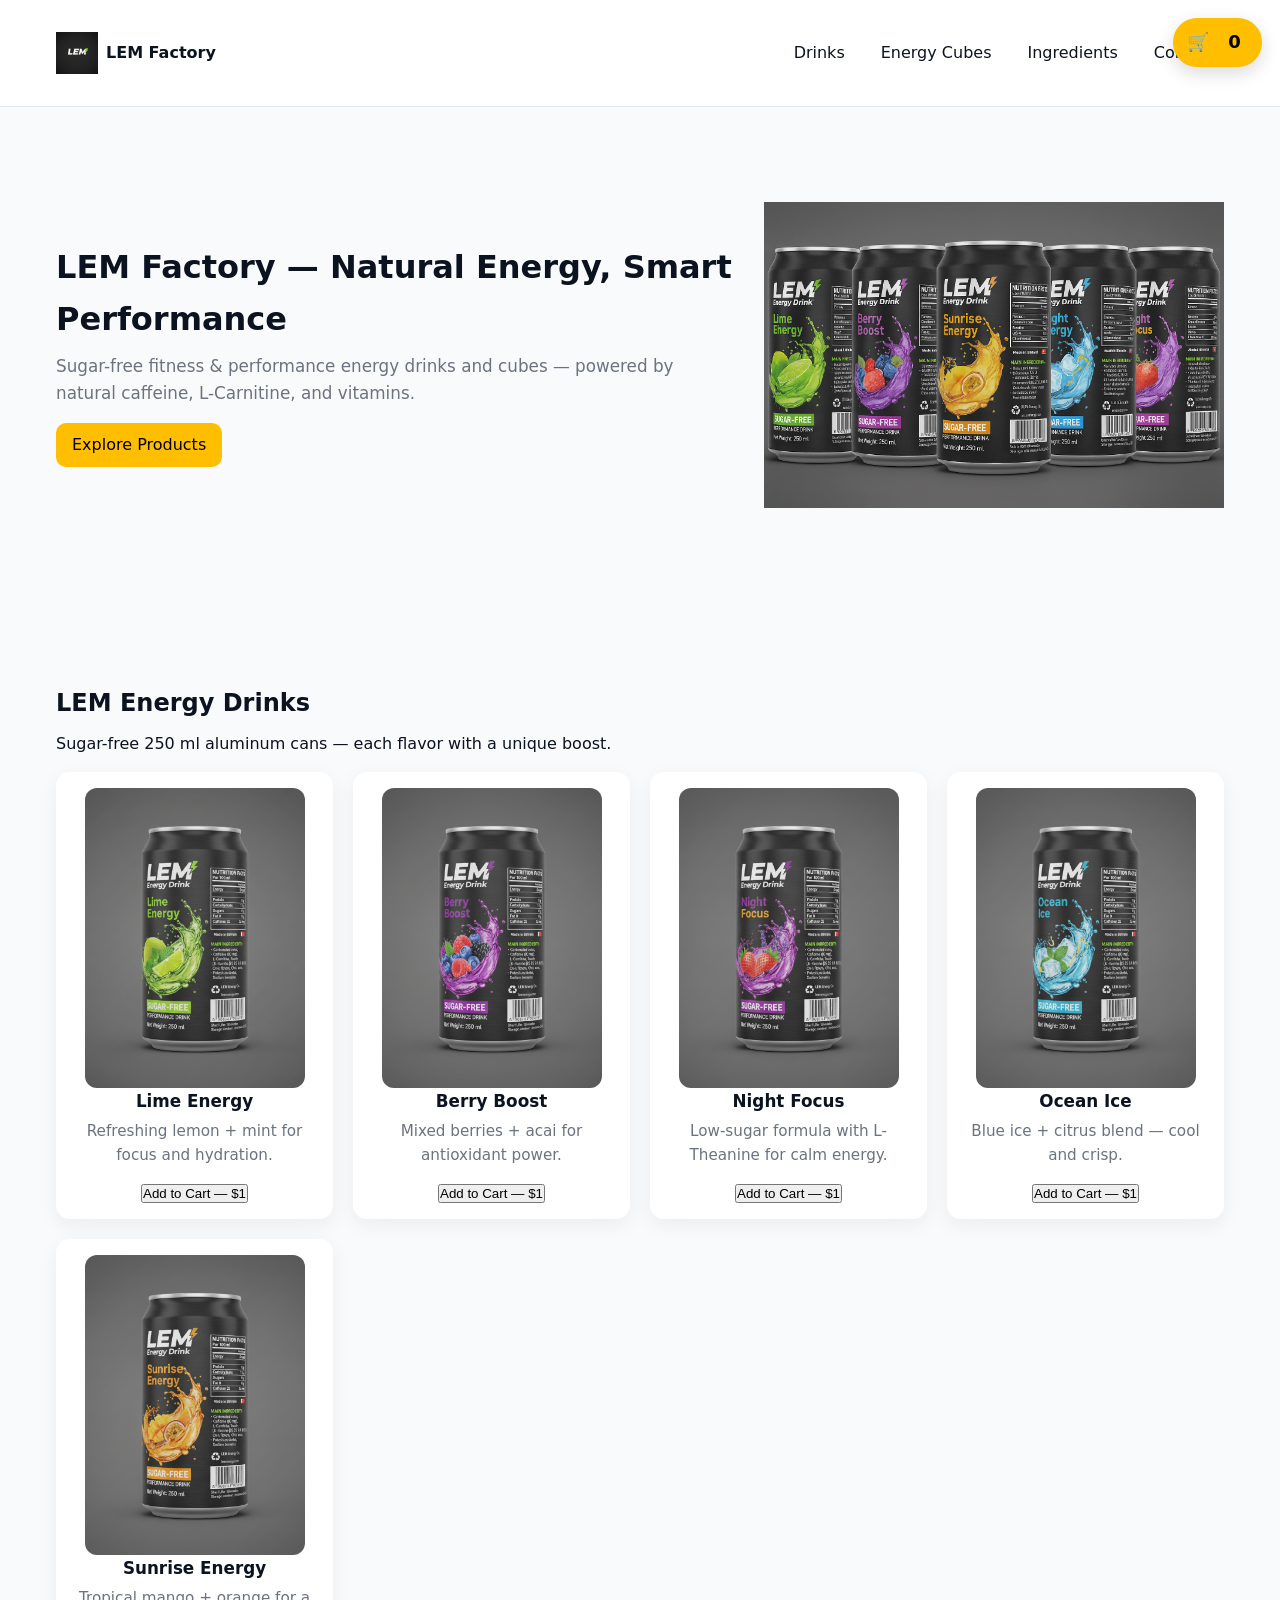
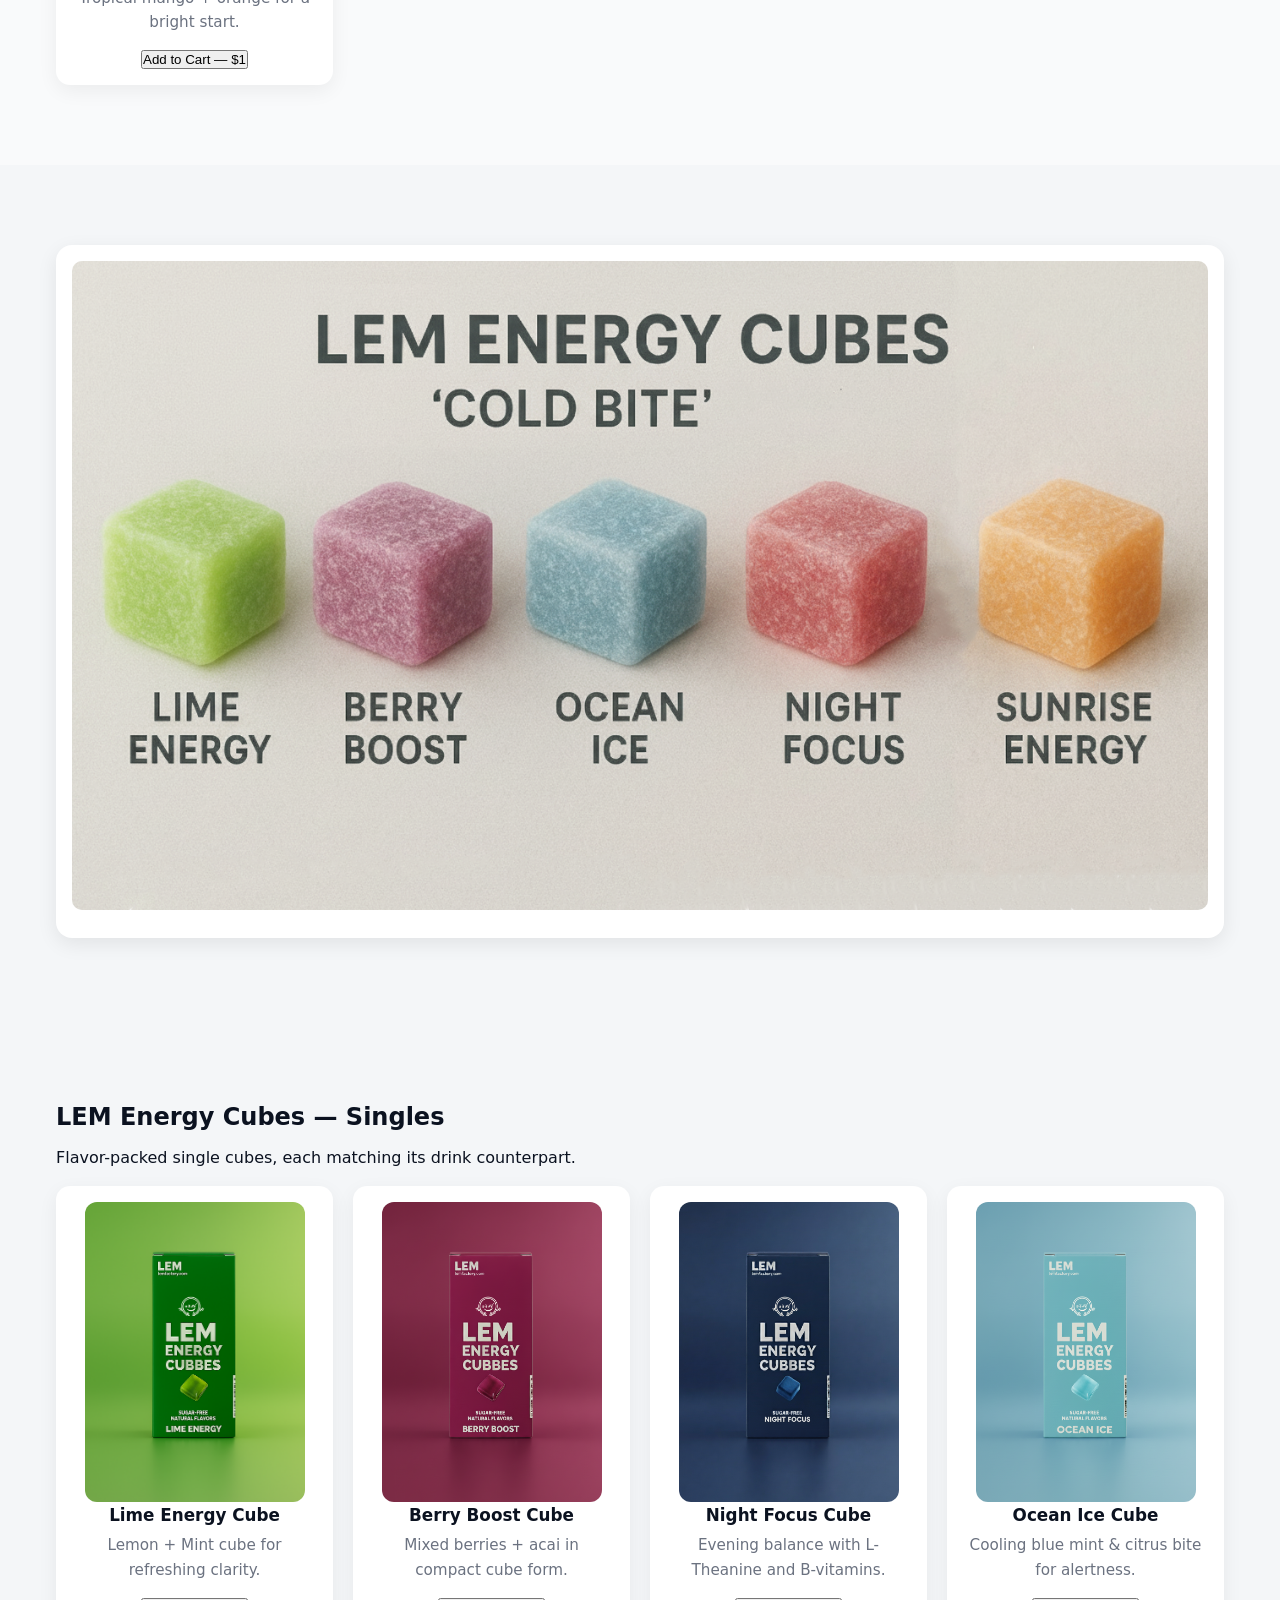
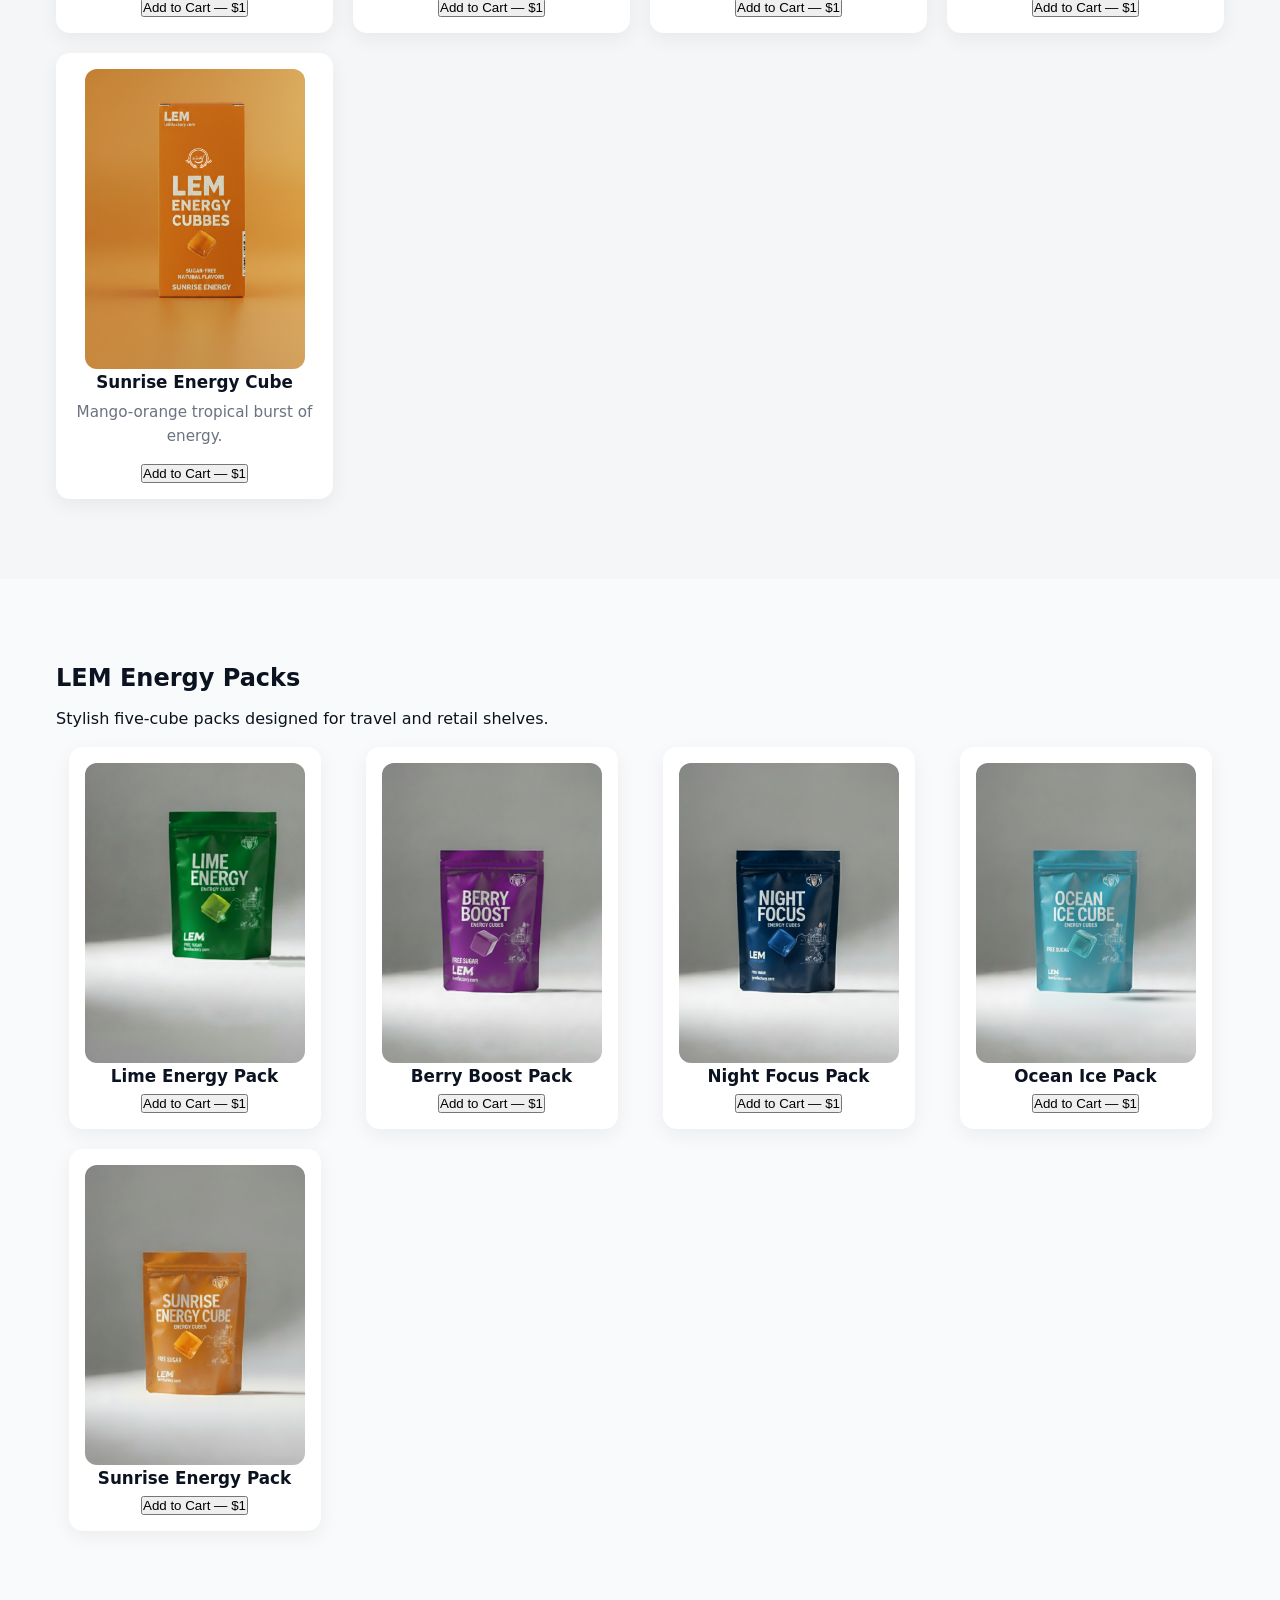
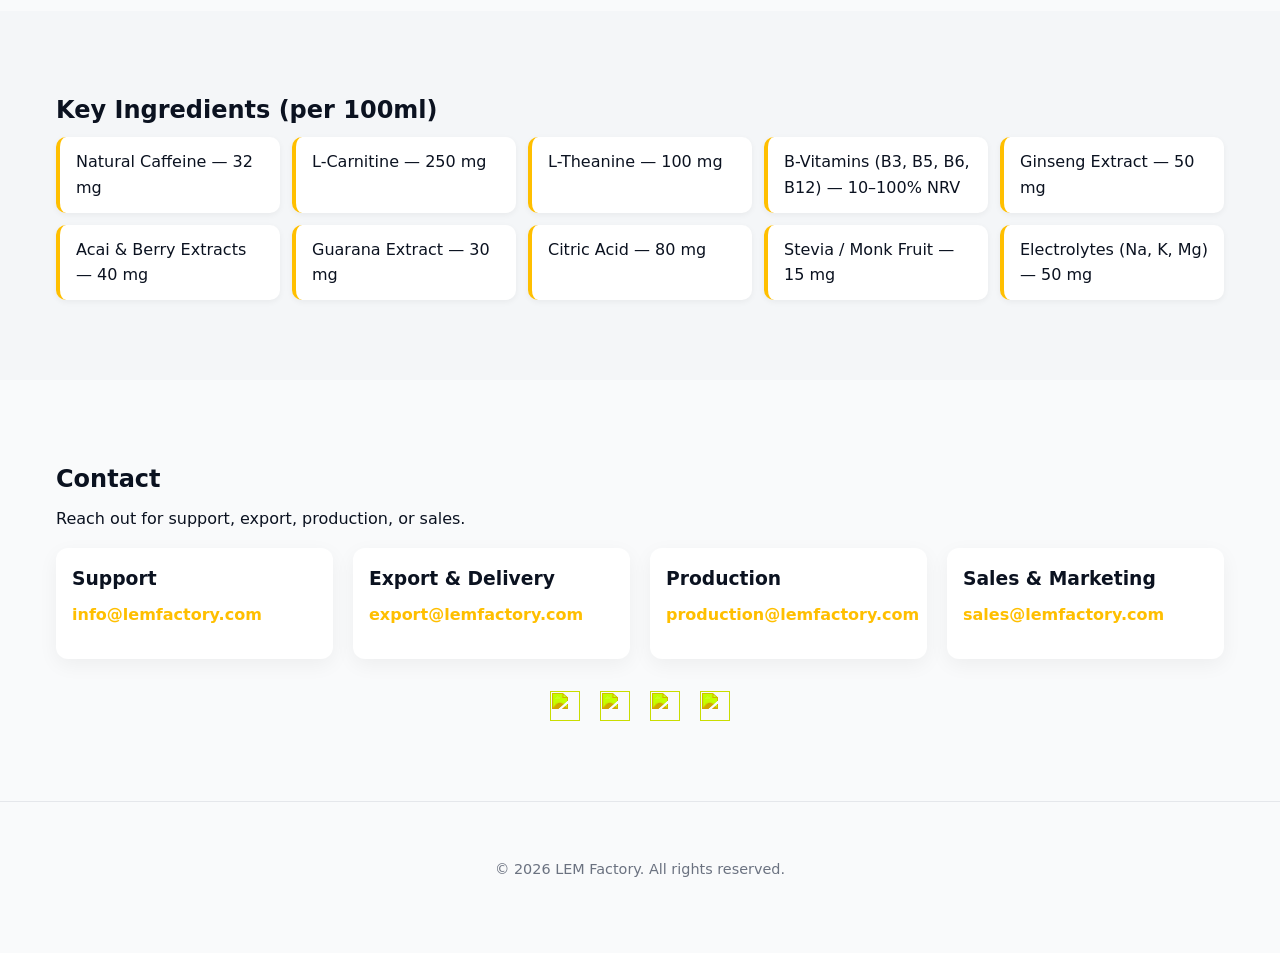
==== commit c59bbbc3: "Update index.html" ====
--- a/index.html
+++ b/index.html
@@ -1,298 +1,299 @@
+Get All in one updated corrected code
 <!doctype html>
 <html lang="en">
 <head>
-  <meta charset="utf-8" />
-  <meta name="viewport" content="width=device-width,initial-scale=1" />
-  <title>LEM Factory — Energy Drinks & Cubes</title>
-  <meta name="description" content="LEM Factory — sugar-free fitness & performance energy drinks and cubes. Natural energy powered by caffeine, L-Carnitine, and B-vitamins." />
-
-  <!-- ===== META PIXEL (place in <head>) ===== -->
-  <script>
-  !function(f,b,e,v,n,t,s)
-  {if(f.fbq)return;n=f.fbq=function(){n.callMethod?
-  n.callMethod.apply(n,arguments):n.queue.push(arguments)};
-  if(!f._fbq)f._fbq=n;n.push=n;n.loaded=!0;n.version='2.0';
-  n.queue=[];t=b.createElement(e);t.async=!0;
-  t.src=v;s=b.getElementsByTagName(e)[0];
-  s.parentNode.insertBefore(t,s)}(window, document,'script',
-  'https://connect.facebook.net/en_US/fbevents.js');
-  fbq('init', '785081037921589'); 
-  fbq('track', 'PageView');
-  </script>
-  <noscript>
-    <img height="1" width="1" style="display:none"
-      src="https://www.facebook.com/tr?id=785081037921589&ev=PageView&noscript=1"/>
-  </noscript>
-  <!-- ===== END META PIXEL ===== -->
-
-  <!-- ===== GOOGLE ANALYTICS GA4 (CORRECT) ===== -->
-  <script async src="https://www.googletagmanager.com/gtag/js?id=G-0323KWZJW9"></script>
-  <script>
-    window.dataLayer = window.dataLayer || [];
-    function gtag(){dataLayer.push(arguments);}
-    gtag('js', new Date());
-    gtag('config', 'G-0323KWZJW9');
-  </script>
-  <!-- ===== END GA4 ===== -->
-
-  <link rel="stylesheet" href="styles.css" />
+  <meta charset="utf-8" />
+  <meta name="viewport" content="width=device-width,initial-scale=1" />
+  <title>LEM Factory — Energy Drinks & Cubes</title>
+  <meta name="description" content="LEM Factory — sugar-free fitness & performance energy drinks and cubes. Natural energy powered by caffeine, L-Carnitine, and B-vitamins." />
+
+  <!-- ===== META PIXEL (place in <head>) ===== -->
+  <script>
+  !function(f,b,e,v,n,t,s)
+  {if(f.fbq)return;n=f.fbq=function(){n.callMethod?
+  n.callMethod.apply(n,arguments):n.queue.push(arguments)};
+  if(!f._fbq)f._fbq=n;n.push=n;n.loaded=!0;n.version='2.0';
+  n.queue=[];t=b.createElement(e);t.async=!0;
+  t.src=v;s=b.getElementsByTagName(e)[0];
+  s.parentNode.insertBefore(t,s)}(window, document,'script',
+  'https://connect.facebook.net/en_US/fbevents.js');
+  fbq('init', '785081037921589'); 
+  fbq('track', 'PageView');
+  </script>
+  <noscript>
+    <img height="1" width="1" style="display:none"
+      src="https://www.facebook.com/tr?id=785081037921589&ev=PageView&noscript=1"/>
+  </noscript>
+  <!-- ===== END META PIXEL ===== -->
+
+  <!-- ===== GOOGLE ANALYTICS GA4 (CORRECT) ===== -->
+  <script async src="https://www.googletagmanager.com/gtag/js?id=G-0323KWZJW9"></script>
+  <script>
+    window.dataLayer = window.dataLayer || [];
+    function gtag(){dataLayer.push(arguments);}
+    gtag('js', new Date());
+    gtag('config', 'G-0323KWZJW9');
+  </script>
+  <!-- ===== END GA4 ===== -->
+
+  <link rel="stylesheet" href="styles.css" />
 </head>
 
 <body>
 
-  <!-- Floating Cart Counter -->
-  <div id="cart-icon" title="View cart" style="position:fixed;right:18px;top:18px;z-index:1200;background:#ffbf00;padding:10px 14px;border-radius:24px;box-shadow:0 6px 18px rgba(0,0,0,0.15);cursor:pointer">
-    🛒 <span id="cart-count">0</span>
-  </div>
-
-  <!-- Fixed Header -->
-  <header class="site-header fixed">
-    <div class="container header-inner">
-      <a class="brand" href="#home">
-        <img src="LemLogo.png" alt="LEM Factory logo" class="logo" />
-        <span class="brand-text">LEM Factory</span>
-      </a>
-      <button id="nav-toggle" aria-expanded="false" aria-controls="main-nav" class="nav-toggle">☰</button>
-      <nav id="main-nav" class="nav">
-        <ul>
-          <li><a href="#drinks">Drinks</a></li>
-          <li><a href="#cubes">Energy Cubes</a></li>
-          <li><a href="#ingredients">Ingredients</a></li>
-          <li><a href="#contact">Contact</a></li>
-        </ul>
-      </nav>
-    </div>
-  </header>
-
-  <main>
-
-    <!-- Hero -->
-    <section class="hero" id="home">
-      <div class="container hero-grid">
-        <div class="hero-copy">
-          <h1>LEM Factory — Natural Energy, Smart Performance</h1>
-          <p class="lead">Sugar-free fitness & performance energy drinks and cubes — powered by natural caffeine, L-Carnitine, and vitamins.</p>
-          <a href="#drinks" class="btn primary">Explore Products</a>
-        </div>
-        <div class="hero-media">
-          <img src="All.png" alt="All LEM Energy Drinks" />
-        </div>
-      </div>
-    </section>
-
-    <!-- Drinks -->
-    <section class="section" id="drinks">
-      <div class="container">
-        <h2>LEM Energy Drinks</h2>
-        <p class="muted">Sugar-free 250 ml aluminum cans — each flavor with a unique boost.</p>
-
-        <div class="cards-grid center">
-
-          <article class="card">
-            <img src="Lime Energy.png" alt="Lime Energy"/>
-            <h3>Lime Energy</h3>
-            <p>Refreshing lemon + mint for focus and hydration.</p>
-            <button class="add-btn" data-product="Lime Energy" data-price="1.00">Add to Cart — $1</button>
-          </article>
-
-          <article class="card">
-            <img src="Berry Boost.png" alt="Berry Boost"/>
-            <h3>Berry Boost</h3>
-            <p>Mixed berries + acai for antioxidant power.</p>
-            <button class="add-btn" data-product="Berry Boost" data-price="1.00">Add to Cart — $1</button>
-          </article>
-
-          <article class="card">
-            <img src="Night Focus.png" alt="Night Focus"/>
-            <h3>Night Focus</h3>
-            <p>Low-sugar formula with L-Theanine for calm energy.</p>
-            <button class="add-btn" data-product="Night Focus" data-price="1.00">Add to Cart — $1</button>
-          </article>
-
-          <article class="card">
-            <img src="Ocean Ice.png" alt="Ocean Ice"/>
-            <h3>Ocean Ice</h3>
-            <p>Blue ice + citrus blend — cool and crisp.</p>
-            <button class="add-btn" data-product="Ocean Ice" data-price="1.00">Add to Cart — $1</button>
-          </article>
-
-          <article class="card">
-            <img src="Sunrise Energy.png" alt="Sunrise Energy"/>
-            <h3>Sunrise Energy</h3>
-            <p>Tropical mango + orange for a bright start.</p>
-            <button class="add-btn" data-product="Sunrise Energy" data-price="1.00">Add to Cart — $1</button>
-          </article>
-
-        </div>
-      </div>
-    </section>
-
-    <!-- Eaten Cube Banner -->
-    <section class="section alt banner-section">
-      <div class="container">
-        <div class="card large">
-          <img src="allflavours.png" alt="LEM Energy Cubes - All Flavours" />
-        </div>
-      </div>
-    </section>
-
-    <!-- Single Cubes -->
-    <section class="section alt" id="cubes">
-      <div class="container">
-        <h2>LEM Energy Cubes — Singles</h2>
-        <p class="muted">Flavor-packed single cubes, each matching its drink counterpart.</p>
-
-        <div class="cards-grid center">
-
-          <article class="card">
-            <img src="single lime cubes.png" alt="Lime Cube"/>
-            <h3>Lime Energy Cube</h3>
-            <p>Lemon + Mint cube for refreshing clarity.</p>
-            <button class="add-btn" data-product="Lime Energy Cube" data-price="1.00">Add to Cart — $1</button>
-          </article>
-
-          <article class="card">
-            <img src="single berry cubes.png" alt="Berry Cube"/>
-            <h3>Berry Boost Cube</h3>
-            <p>Mixed berries + acai in compact cube form.</p>
-            <button class="add-btn" data-product="Berry Boost Cube" data-price="1.00">Add to Cart — $1</button>
-          </article>
-
-          <article class="card">
-            <img src="single night cubes.png" alt="Night Focus Cube"/>
-            <h3>Night Focus Cube</h3>
-            <p>Evening balance with L-Theanine and B-vitamins.</p>
-            <button class="add-btn" data-product="Night Focus Cube" data-price="1.00">Add to Cart — $1</button>
-          </article>
-
-          <article class="card">
-            <img src="single ocean ice cubes.png" alt="Ocean Ice Cube"/>
-            <h3>Ocean Ice Cube</h3>
-            <p>Cooling blue mint & citrus bite for alertness.</p>
-            <button class="add-btn" data-product="Ocean Ice Cube" data-price="1.00">Add to Cart — $1</button>
-          </article>
-
-          <article class="card">
-            <img src="single sun cubes.png" alt="Sunrise Cube"/>
-            <h3>Sunrise Energy Cube</h3>
-            <p>Mango-orange tropical burst of energy.</p>
-            <button class="add-btn" data-product="Sunrise Energy Cube" data-price="1.00">Add to Cart — $1</button>
-          </article>
-
-        </div>
-      </div>
-    </section>
-
-    <!-- Packs -->
-    <section class="section" id="packs">
-      <div class="container">
-        <h2>LEM Energy Packs</h2>
-        <p class="muted">Stylish five-cube packs designed for travel and retail shelves.</p>
-
-        <div class="cards-grid center">
-
-          <article class="card">
-            <img src="Lim Energy Cube.png" alt="Lime Energy Pack"/>
-            <h3>Lime Energy Pack</h3>
-            <button class="add-btn" data-product="Lime Energy Pack" data-price="1.00">Add to Cart — $1</button>
-          </article>
-
-          <article class="card">
-            <img src="Berry Boost Cube.png" alt="Berry Boost Pack"/>
-            <h3>Berry Boost Pack</h3>
-            <button class="add-btn" data-product="Berry Boost Pack" data-price="1.00">Add to Cart — $1</button>
-          </article>
-
-          <article class="card">
-            <img src="Night Focus Cube.png" alt="Night Focus Pack"/>
-            <h3>Night Focus Pack</h3>
-            <button class="add-btn" data-product="Night Focus Pack" data-price="1.00">Add to Cart — $1</button>
-          </article>
-
-          <article class="card">
-            <img src="Ocean Ice Cube.png" alt="Ocean Ice Pack"/>
-            <h3>Ocean Ice Pack</h3>
-            <button class="add-btn" data-product="Ocean Ice Pack" data-price="1.00">Add to Cart — $1</button>
-          </article>
-
-          <article class="card">
-            <img src="Sunrise Energy Cube.png" alt="Sunrise Energy Pack"/>
-            <h3>Sunrise Energy Pack</h3>
-            <button class="add-btn" data-product="Sunrise Energy Pack" data-price="1.00">Add to Cart — $1</button>
-          </article>
-
-        </div>
-      </div>
-    </section>
-
-    <!-- INGREDIENTS -->
-    <section class="section alt" id="ingredients">
-      <div class="container">
-        <h2>Key Ingredients (per 100ml)</h2>
-        <ul class="ingredients-list">
-          <li>Natural Caffeine — 32 mg</li>
-          <li>L-Carnitine — 250 mg</li>
-          <li>L-Theanine — 100 mg</li>
-          <li>B-Vitamins (B3, B5, B6, B12) — 10–100% NRV</li>
-          <li>Ginseng Extract — 50 mg</li>
-          <li>Acai & Berry Extracts — 40 mg</li>
-          <li>Guarana Extract — 30 mg</li>
-          <li>Citric Acid — 80 mg</li>
-          <li>Stevia / Monk Fruit — 15 mg</li>
-          <li>Electrolytes (Na, K, Mg) — 50 mg</li>
-        </ul>
-      </div>
-    </section>
-
-    <!-- CONTACT -->
-    <section class="section" id="contact">
-      <div class="container">
-        <h2>Contact</h2>
-        <p>Reach out for support, export, production, or sales.</p>
-
-        <div class="contact-grid">
-          <div class="contact-card">
-            <h3>Support</h3>
-            <p><a href="mailto:info@lemfactory.com">info@lemfactory.com</a></p>
-          </div>
-
-          <div class="contact-card">
-            <h3>Export & Delivery</h3>
-            <p><a href="mailto:export@lemfactory.com">export@lemfactory.com</a></p>
-          </div>
-
-          <div class="contact-card">
-            <h3>Production</h3>
-            <p><a href="mailto:production@lemfactory.com">production@lemfactory.com</a></p>
-          </div>
-
-          <div class="contact-card">
-            <h3>Sales & Marketing</h3>
-            <p><a href="mailto:sales@lemfactory.com">sales@lemfactory.com</a></p>
-          </div>
-        </div>
-
-        <div class="social">
-          <a href="https://www.tiktok.com/@lemfactory" target="_blank"><img src="https://cdn.jsdelivr.net/gh/simple-icons/simple-icons/icons/tiktok.svg"></a>
-          <a href="https://www.instagram.com/lemfactory" target="_blank"><img src="https://cdn.jsdelivr.net/gh/simple-icons/simple-icons/icons/instagram.svg"></a>
-          <a href="https://x.com/lemfactory" target="_blank"><img src="https://cdn.jsdelivr.net/gh/simple-icons/simple-icons/icons/x.svg"></a>
-          <a href="https://www.youtube.com/@lem_factory" target="_blank"><img src="https://cdn.jsdelivr.net/gh/simple-icons/simple-icons/icons/youtube.svg"></a>
-        </div>
-      </div>
-    </section>
-
-  </main>
-
-  <footer class="site-footer">
-    <div class="container footer-inner">
-      <p>&copy; <span id="year"></span> LEM Factory. All rights reserved.</p>
-    </div>
-  </footer>
-
-  <div id="lightbox" class="lightbox">
-    <img id="lightbox-img" src="" alt="">
-  </div>
-
-  <script src="script.js"></script>
+  <!-- Floating Cart Counter -->
+  <div id="cart-icon" title="View cart" style="position:fixed;right:18px;top:18px;z-index:1200;background:#ffbf00;padding:10px 14px;border-radius:24px;box-shadow:0 6px 18px rgba(0,0,0,0.15);cursor:pointer">
+    🛒 <span id="cart-count">0</span>
+  </div>
+
+  <!-- Fixed Header -->
+  <header class="site-header fixed">
+    <div class="container header-inner">
+      <a class="brand" href="#home">
+        <img src="LemLogo.png" alt="LEM Factory logo" class="logo" />
+        <span class="brand-text">LEM Factory</span>
+      </a>
+      <button id="nav-toggle" aria-expanded="false" aria-controls="main-nav" class="nav-toggle">☰</button>
+      <nav id="main-nav" class="nav">
+        <ul>
+          <li><a href="#drinks">Drinks</a></li>
+          <li><a href="#cubes">Energy Cubes</a></li>
+          <li><a href="#ingredients">Ingredients</a></li>
+          <li><a href="#contact">Contact</a></li>
+        </ul>
+      </nav>
+    </div>
+  </header>
+
+  <main>
+
+    <!-- Hero -->
+    <section class="hero" id="home">
+      <div class="container hero-grid">
+        <div class="hero-copy">
+          <h1>LEM Factory — Natural Energy, Smart Performance</h1>
+          <p class="lead">Sugar-free fitness & performance energy drinks and cubes — powered by natural caffeine, L-Carnitine, and vitamins.</p>
+          <a href="#drinks" class="btn primary">Explore Products</a>
+        </div>
+        <div class="hero-media">
+          <img src="All.png" alt="All LEM Energy Drinks" />
+        </div>
+      </div>
+    </section>
+
+    <!-- Drinks -->
+    <section class="section" id="drinks">
+      <div class="container">
+        <h2>LEM Energy Drinks</h2>
+        <p class="muted">Sugar-free 250 ml aluminum cans — each flavor with a unique boost.</p>
+
+        <div class="cards-grid center">
+
+          <article class="card">
+            <img src="Lime Energy.png" alt="Lime Energy"/>
+            <h3>Lime Energy</h3>
+            <p>Refreshing lemon + mint for focus and hydration.</p>
+            <button class="add-btn" data-product="Lime Energy" data-price="1.00">Add to Cart — $1</button>
+          </article>
+
+          <article class="card">
+            <img src="Berry Boost.png" alt="Berry Boost"/>
+            <h3>Berry Boost</h3>
+            <p>Mixed berries + acai for antioxidant power.</p>
+            <button class="add-btn" data-product="Berry Boost" data-price="1.00">Add to Cart — $1</button>
+          </article>
+
+          <article class="card">
+            <img src="Night Focus.png" alt="Night Focus"/>
+            <h3>Night Focus</h3>
+            <p>Low-sugar formula with L-Theanine for calm energy.</p>
+            <button class="add-btn" data-product="Night Focus" data-price="1.00">Add to Cart — $1</button>
+          </article>
+
+          <article class="card">
+            <img src="Ocean Ice.png" alt="Ocean Ice"/>
+            <h3>Ocean Ice</h3>
+            <p>Blue ice + citrus blend — cool and crisp.</p>
+            <button class="add-btn" data-product="Ocean Ice" data-price="1.00">Add to Cart — $1</button>
+          </article>
+
+          <article class="card">
+            <img src="Sunrise Energy.png" alt="Sunrise Energy"/>
+            <h3>Sunrise Energy</h3>
+            <p>Tropical mango + orange for a bright start.</p>
+            <button class="add-btn" data-product="Sunrise Energy" data-price="1.00">Add to Cart — $1</button>
+          </article>
+
+        </div>
+      </div>
+    </section>
+
+    <!-- Eaten Cube Banner -->
+    <section class="section alt banner-section">
+      <div class="container">
+        <div class="card large">
+          <img src="allflavours.png" alt="LEM Energy Cubes - All Flavours" />
+        </div>
+      </div>
+    </section>
+
+    <!-- Single Cubes -->
+    <section class="section alt" id="cubes">
+      <div class="container">
+        <h2>LEM Energy Cubes — Singles</h2>
+        <p class="muted">Flavor-packed single cubes, each matching its drink counterpart.</p>
+
+        <div class="cards-grid center">
+
+          <article class="card">
+            <img src="single lime cubes.png" alt="Lime Cube"/>
+            <h3>Lime Energy Cube</h3>
+            <p>Lemon + Mint cube for refreshing clarity.</p>
+            <button class="add-btn" data-product="Lime Energy Cube" data-price="1.00">Add to Cart — $1</button>
+          </article>
+
+          <article class="card">
+            <img src="single berry cubes.png" alt="Berry Cube"/>
+            <h3>Berry Boost Cube</h3>
+            <p>Mixed berries + acai in compact cube form.</p>
+            <button class="add-btn" data-product="Berry Boost Cube" data-price="1.00">Add to Cart — $1</button>
+          </article>
+
+          <article class="card">
+            <img src="single night cubes.png" alt="Night Focus Cube"/>
+            <h3>Night Focus Cube</h3>
+            <p>Evening balance with L-Theanine and B-vitamins.</p>
+            <button class="add-btn" data-product="Night Focus Cube" data-price="1.00">Add to Cart — $1</button>
+          </article>
+
+          <article class="card">
+            <img src="single ocean ice cubes.png" alt="Ocean Ice Cube"/>
+            <h3>Ocean Ice Cube</h3>
+            <p>Cooling blue mint & citrus bite for alertness.</p>
+            <button class="add-btn" data-product="Ocean Ice Cube" data-price="1.00">Add to Cart — $1</button>
+          </article>
+
+          <article class="card">
+            <img src="single sun cubes.png" alt="Sunrise Cube"/>
+            <h3>Sunrise Energy Cube</h3>
+            <p>Mango-orange tropical burst of energy.</p>
+            <button class="add-btn" data-product="Sunrise Energy Cube" data-price="1.00">Add to Cart — $1</button>
+          </article>
+
+        </div>
+      </div>
+    </section>
+
+    <!-- Packs -->
+    <section class="section" id="packs">
+      <div class="container">
+        <h2>LEM Energy Packs</h2>
+        <p class="muted">Stylish five-cube packs designed for travel and retail shelves.</p>
+
+        <div class="cards-grid center">
+
+          <article class="card">
+            <img src="Lim Energy Cube.png" alt="Lime Energy Pack"/>
+            <h3>Lime Energy Pack</h3>
+            <button class="add-btn" data-product="Lime Energy Pack" data-price="1.00">Add to Cart — $1</button>
+          </article>
+
+          <article class="card">
+            <img src="Berry Boost Cube.png" alt="Berry Boost Pack"/>
+            <h3>Berry Boost Pack</h3>
+            <button class="add-btn" data-product="Berry Boost Pack" data-price="1.00">Add to Cart — $1</button>
+          </article>
+
+          <article class="card">
+            <img src="Night Focus Cube.png" alt="Night Focus Pack"/>
+            <h3>Night Focus Pack</h3>
+            <button class="add-btn" data-product="Night Focus Pack" data-price="1.00">Add to Cart — $1</button>
+          </article>
+
+          <article class="card">
+            <img src="Ocean Ice Cube.png" alt="Ocean Ice Pack"/>
+            <h3>Ocean Ice Pack</h3>
+            <button class="add-btn" data-product="Ocean Ice Pack" data-price="1.00">Add to Cart — $1</button>
+          </article>
+
+          <article class="card">
+            <img src="Sunrise Energy Cube.png" alt="Sunrise Energy Pack"/>
+            <h3>Sunrise Energy Pack</h3>
+            <button class="add-btn" data-product="Sunrise Energy Pack" data-price="1.00">Add to Cart — $1</button>
+          </article>
+
+        </div>
+      </div>
+    </section>
+
+    <!-- INGREDIENTS -->
+    <section class="section alt" id="ingredients">
+      <div class="container">
+        <h2>Key Ingredients (per 100ml)</h2>
+        <ul class="ingredients-list">
+          <li>Natural Caffeine — 32 mg</li>
+          <li>L-Carnitine — 250 mg</li>
+          <li>L-Theanine — 100 mg</li>
+          <li>B-Vitamins (B3, B5, B6, B12) — 10–100% NRV</li>
+          <li>Ginseng Extract — 50 mg</li>
+          <li>Acai & Berry Extracts — 40 mg</li>
+          <li>Guarana Extract — 30 mg</li>
+          <li>Citric Acid — 80 mg</li>
+          <li>Stevia / Monk Fruit — 15 mg</li>
+          <li>Electrolytes (Na, K, Mg) — 50 mg</li>
+        </ul>
+      </div>
+    </section>
+
+    <!-- CONTACT -->
+    <section class="section" id="contact">
+      <div class="container">
+        <h2>Contact</h2>
+        <p>Reach out for support, export, production, or sales.</p>
+
+        <div class="contact-grid">
+          <div class="contact-card">
+            <h3>Support</h3>
+            <p><a href="mailto:info@lemfactory.com">info@lemfactory.com</a></p>
+          </div>
+
+          <div class="contact-card">
+            <h3>Export & Delivery</h3>
+            <p><a href="mailto:export@lemfactory.com">export@lemfactory.com</a></p>
+          </div>
+
+          <div class="contact-card">
+            <h3>Production</h3>
+            <p><a href="mailto:production@lemfactory.com">production@lemfactory.com</a></p>
+          </div>
+
+          <div class="contact-card">
+            <h3>Sales & Marketing</h3>
+            <p><a href="mailto:sales@lemfactory.com">sales@lemfactory.com</a></p>
+          </div>
+        </div>
+
+        <div class="social">
+          <a href="https://www.tiktok.com/@lemfactory" target="_blank"><img src="https://cdn.jsdelivr.net/gh/simple-icons/simple-icons/icons/tiktok.svg"></a>
+          <a href="https://www.instagram.com/lemfactory" target="_blank"><img src="https://cdn.jsdelivr.net/gh/simple-icons/simple-icons/icons/instagram.svg"></a>
+          <a href="https://x.com/lemfactory" target="_blank"><img src="https://cdn.jsdelivr.net/gh/simple-icons/simple-icons/icons/x.svg"></a>
+          <a href="https://www.youtube.com/@lem_factory" target="_blank"><img src="https://cdn.jsdelivr.net/gh/simple-icons/simple-icons/icons/youtube.svg"></a>
+        </div>
+      </div>
+    </section>
+
+  </main>
+
+  <footer class="site-footer">
+    <div class="container footer-inner">
+      <p>&copy; <span id="year"></span> LEM Factory. All rights reserved.</p>
+    </div>
+  </footer>
+
+  <div id="lightbox" class="lightbox">
+    <img id="lightbox-img" src="" alt="">
+  </div>
+
+  <script src="script.js"></script>
 </body>
 </html>
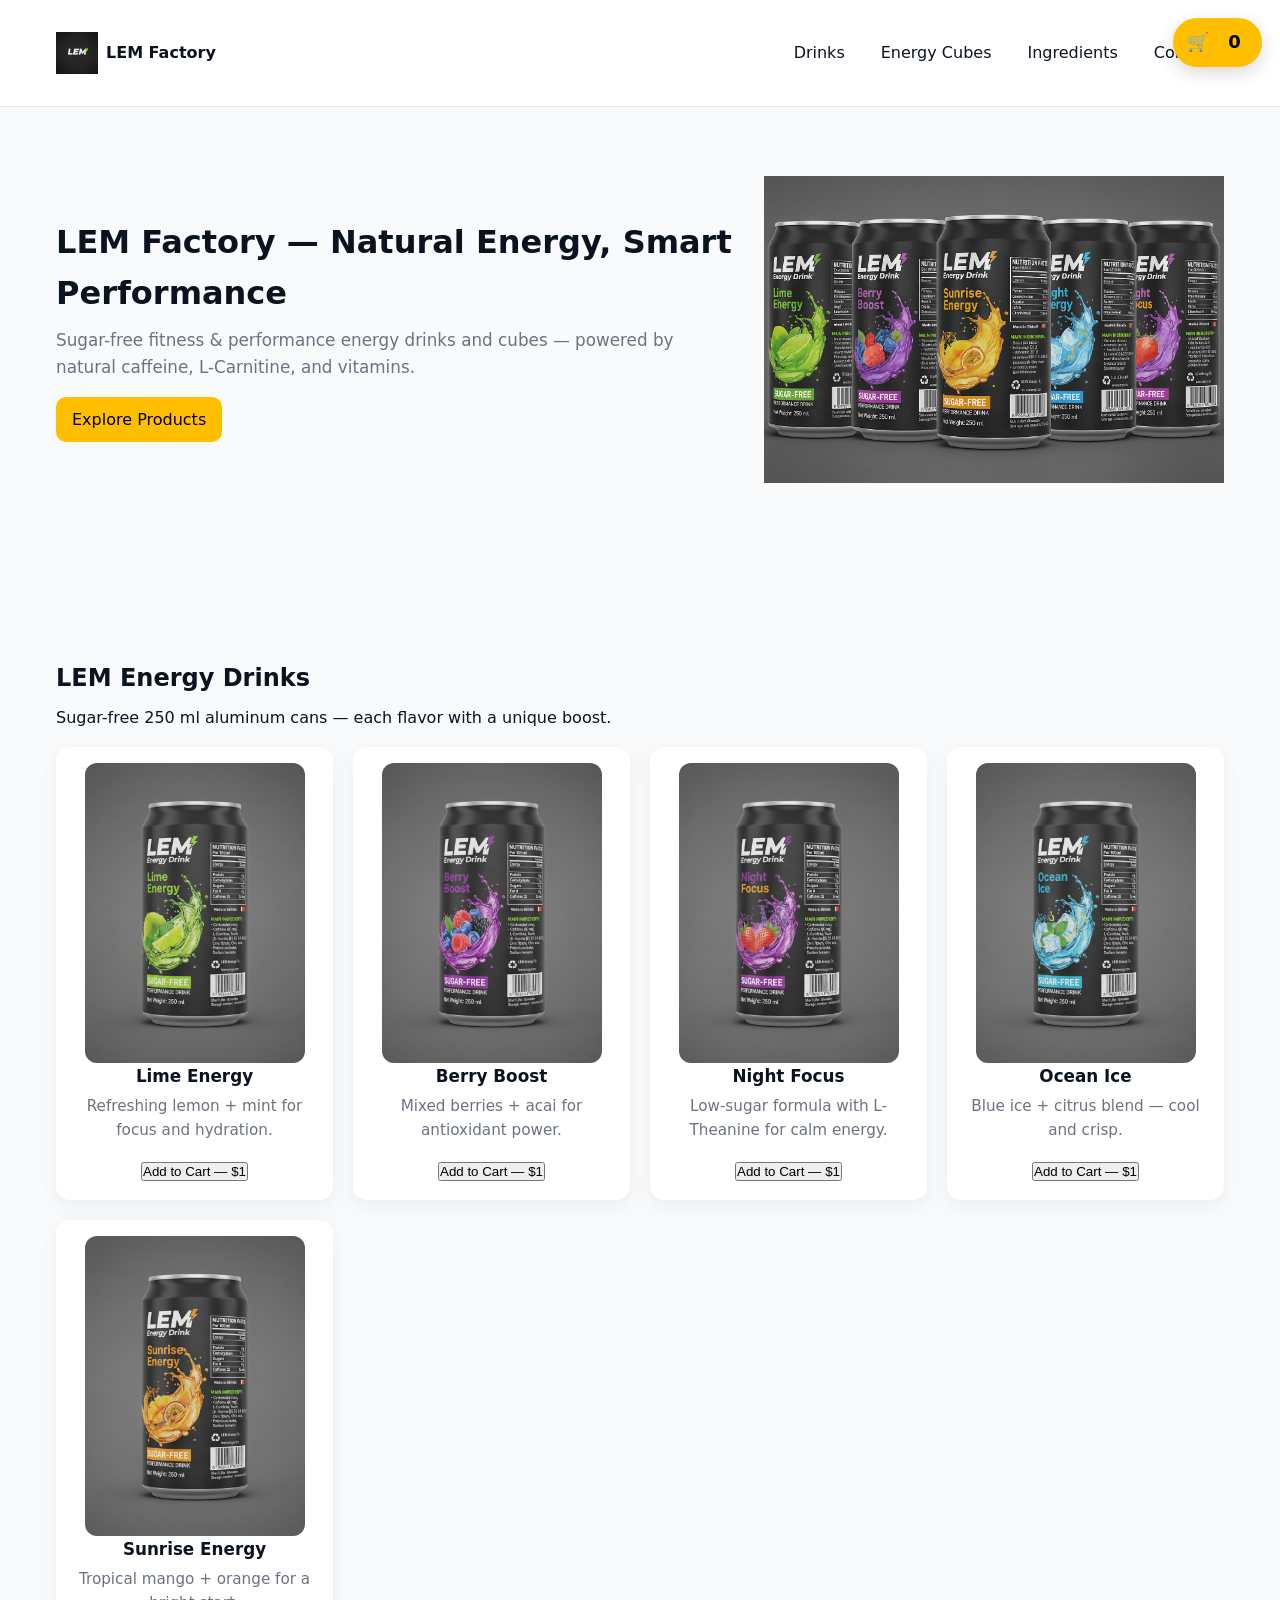
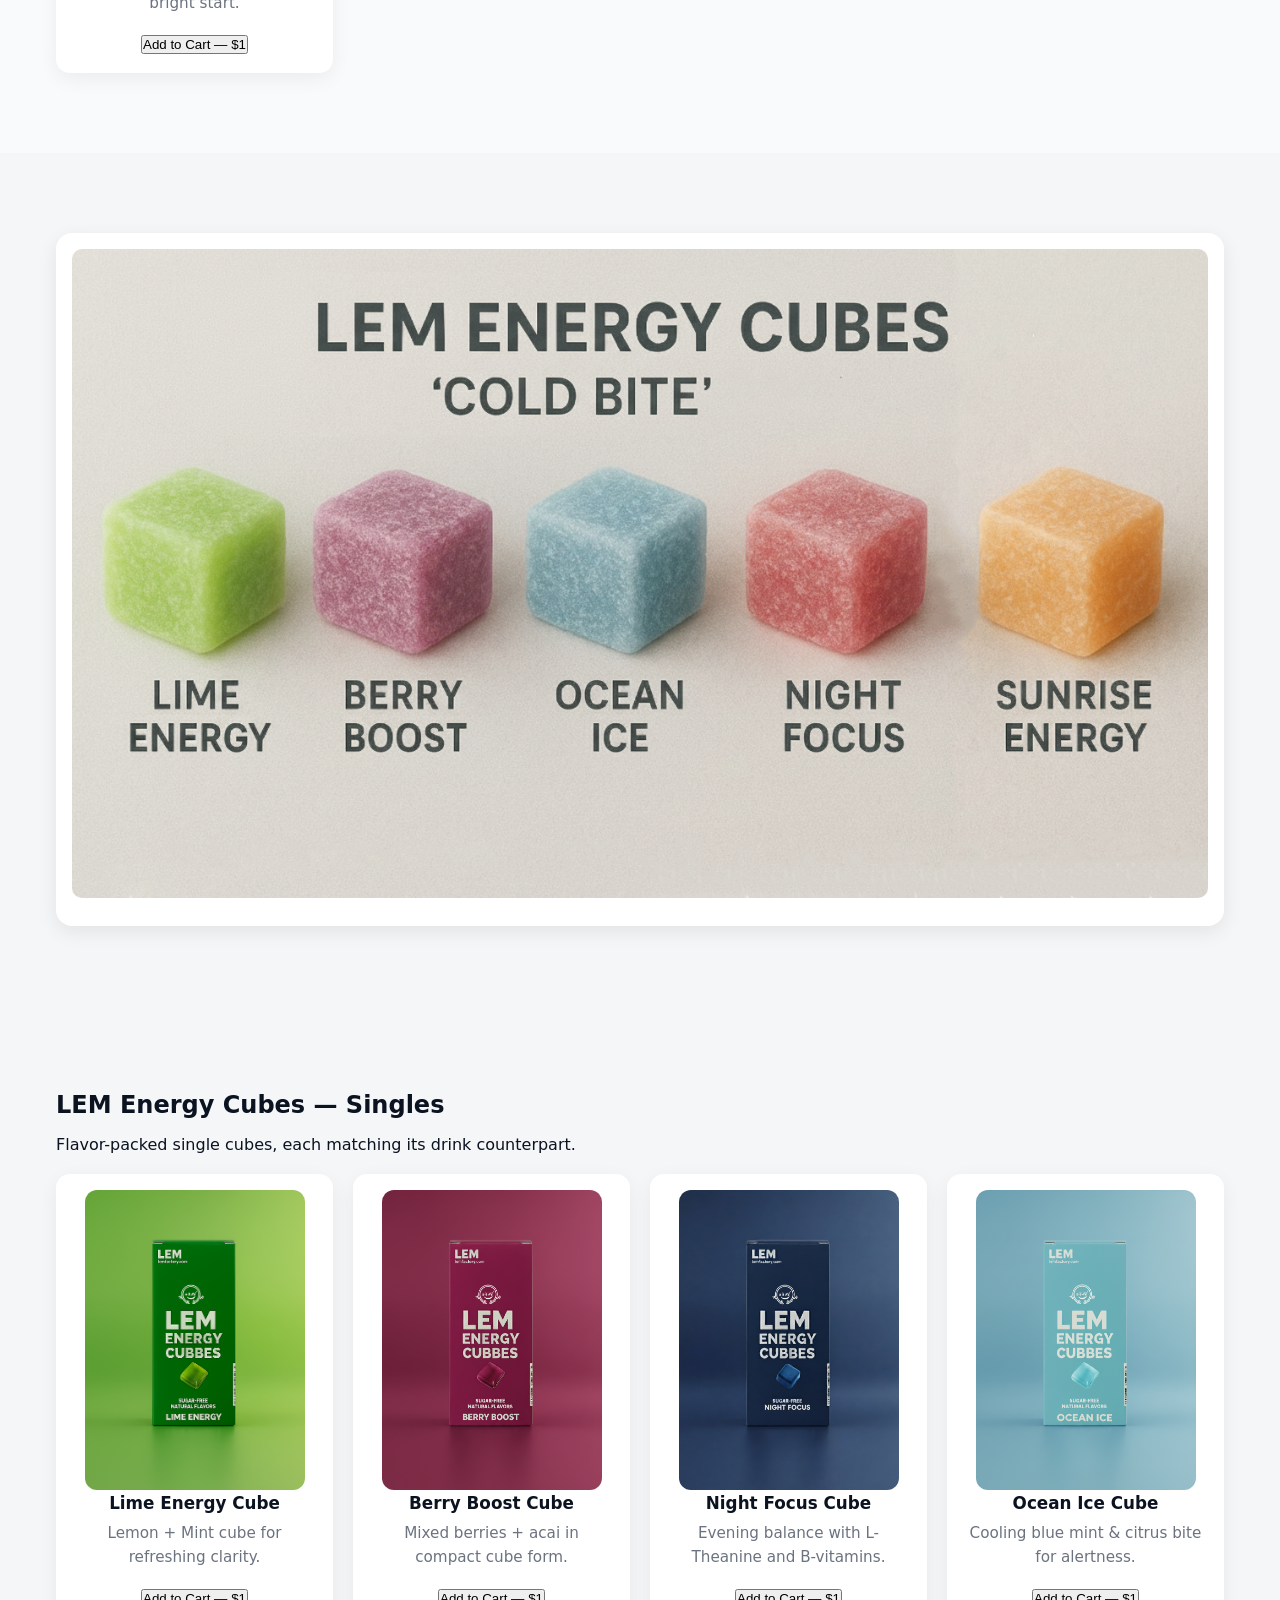
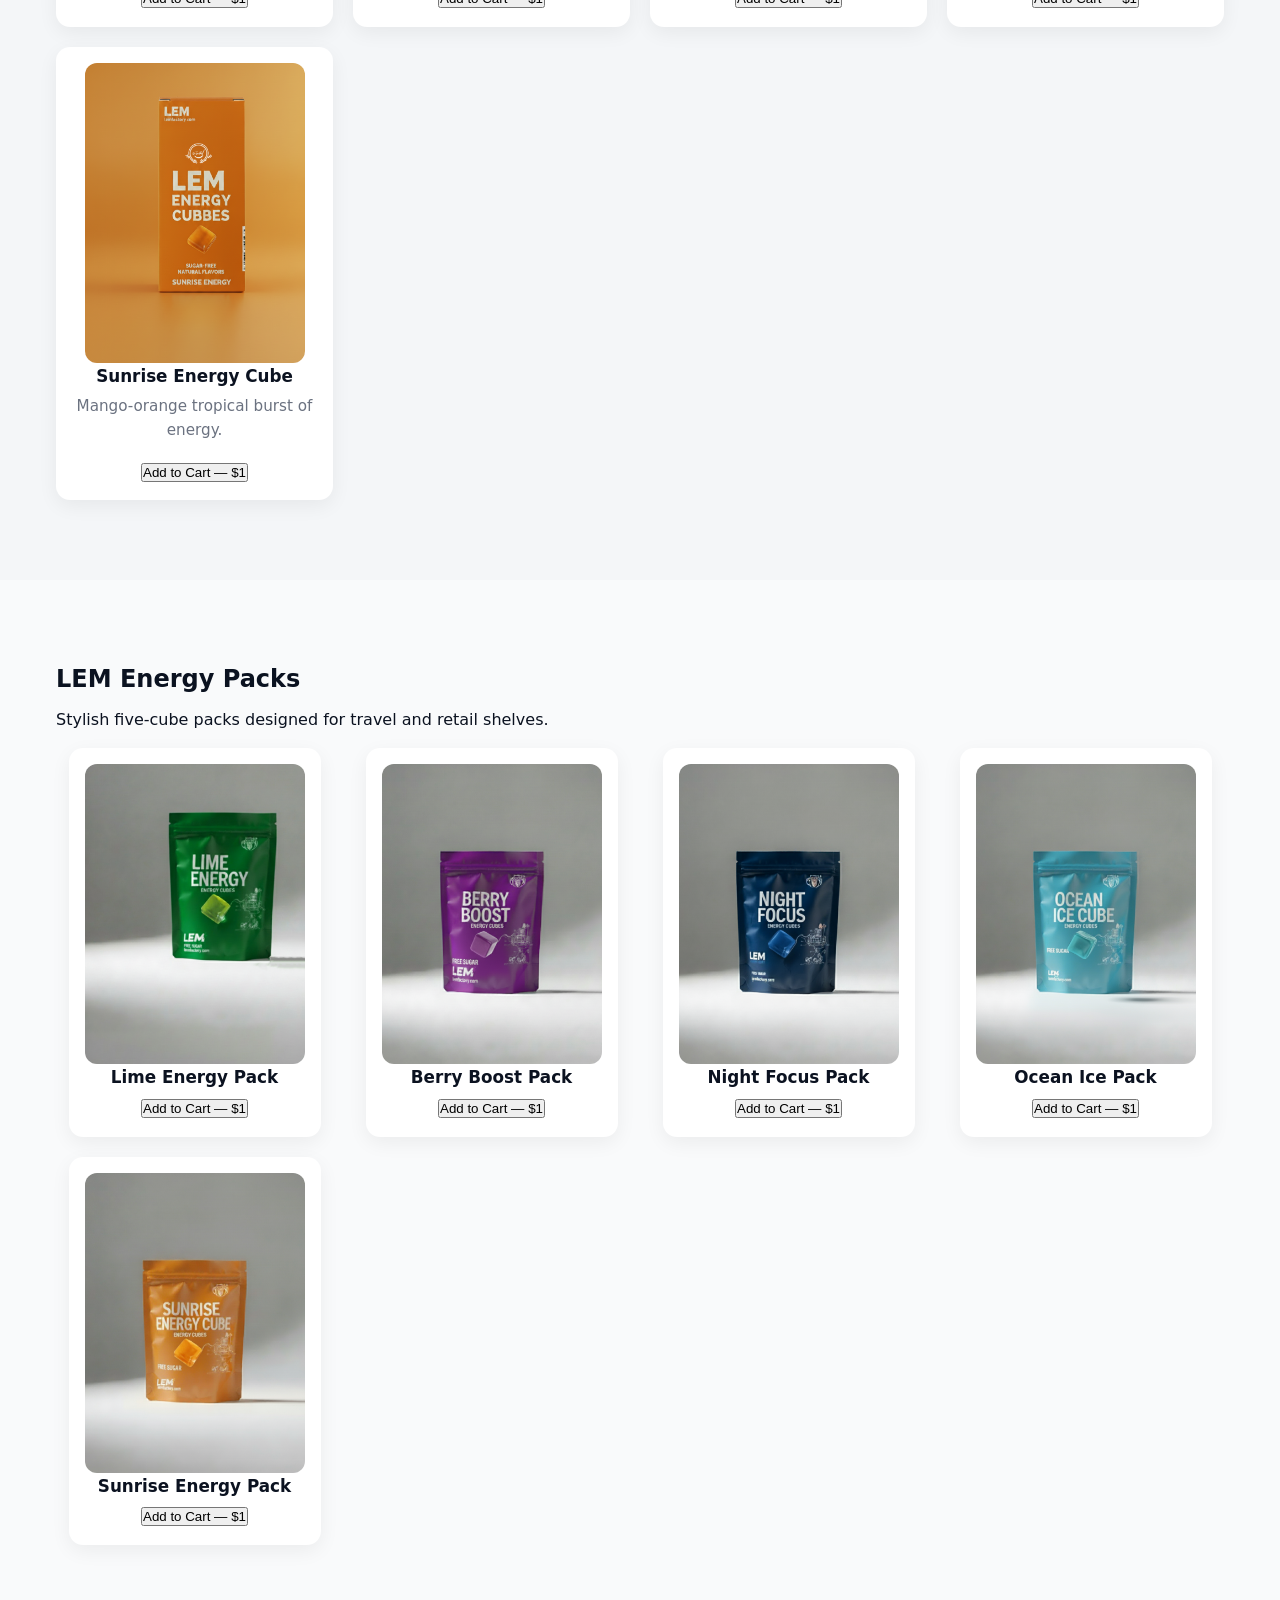
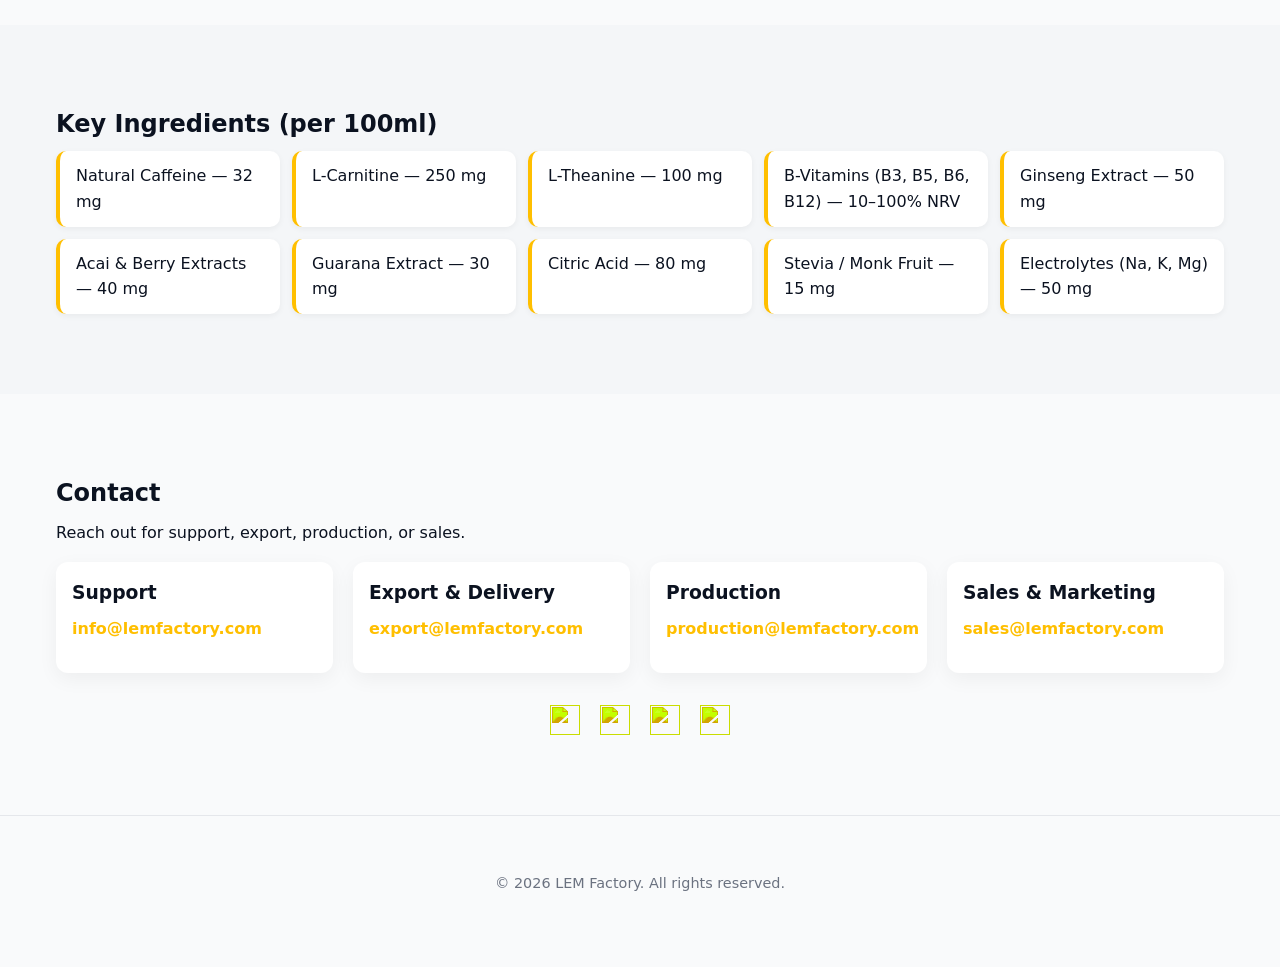
==== commit fb06c921: "Remove outdated text from index.html Removed outdated text from the HTML file." ====
--- a/index.html
+++ b/index.html
@@ -1,4 +1,3 @@
-Get All in one updated corrected code
 <!doctype html>
 <html lang="en">
 <head>
